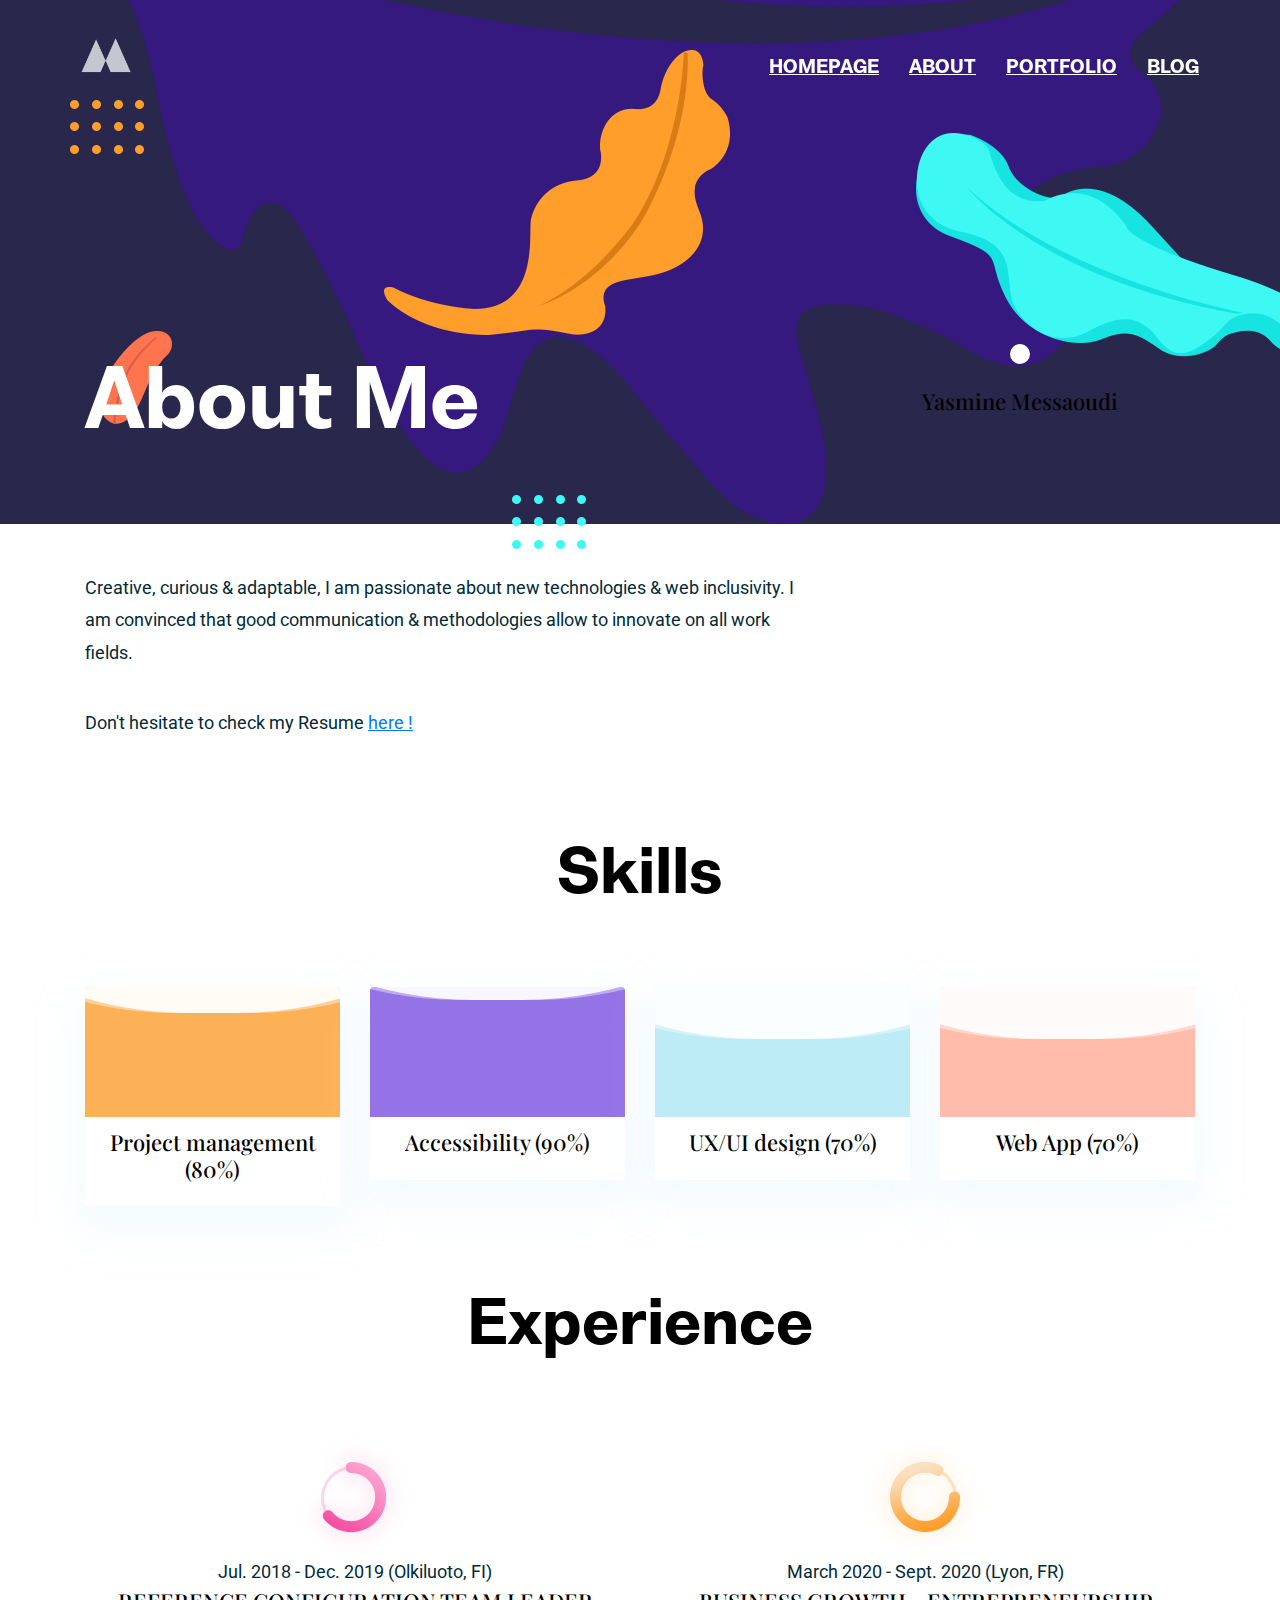
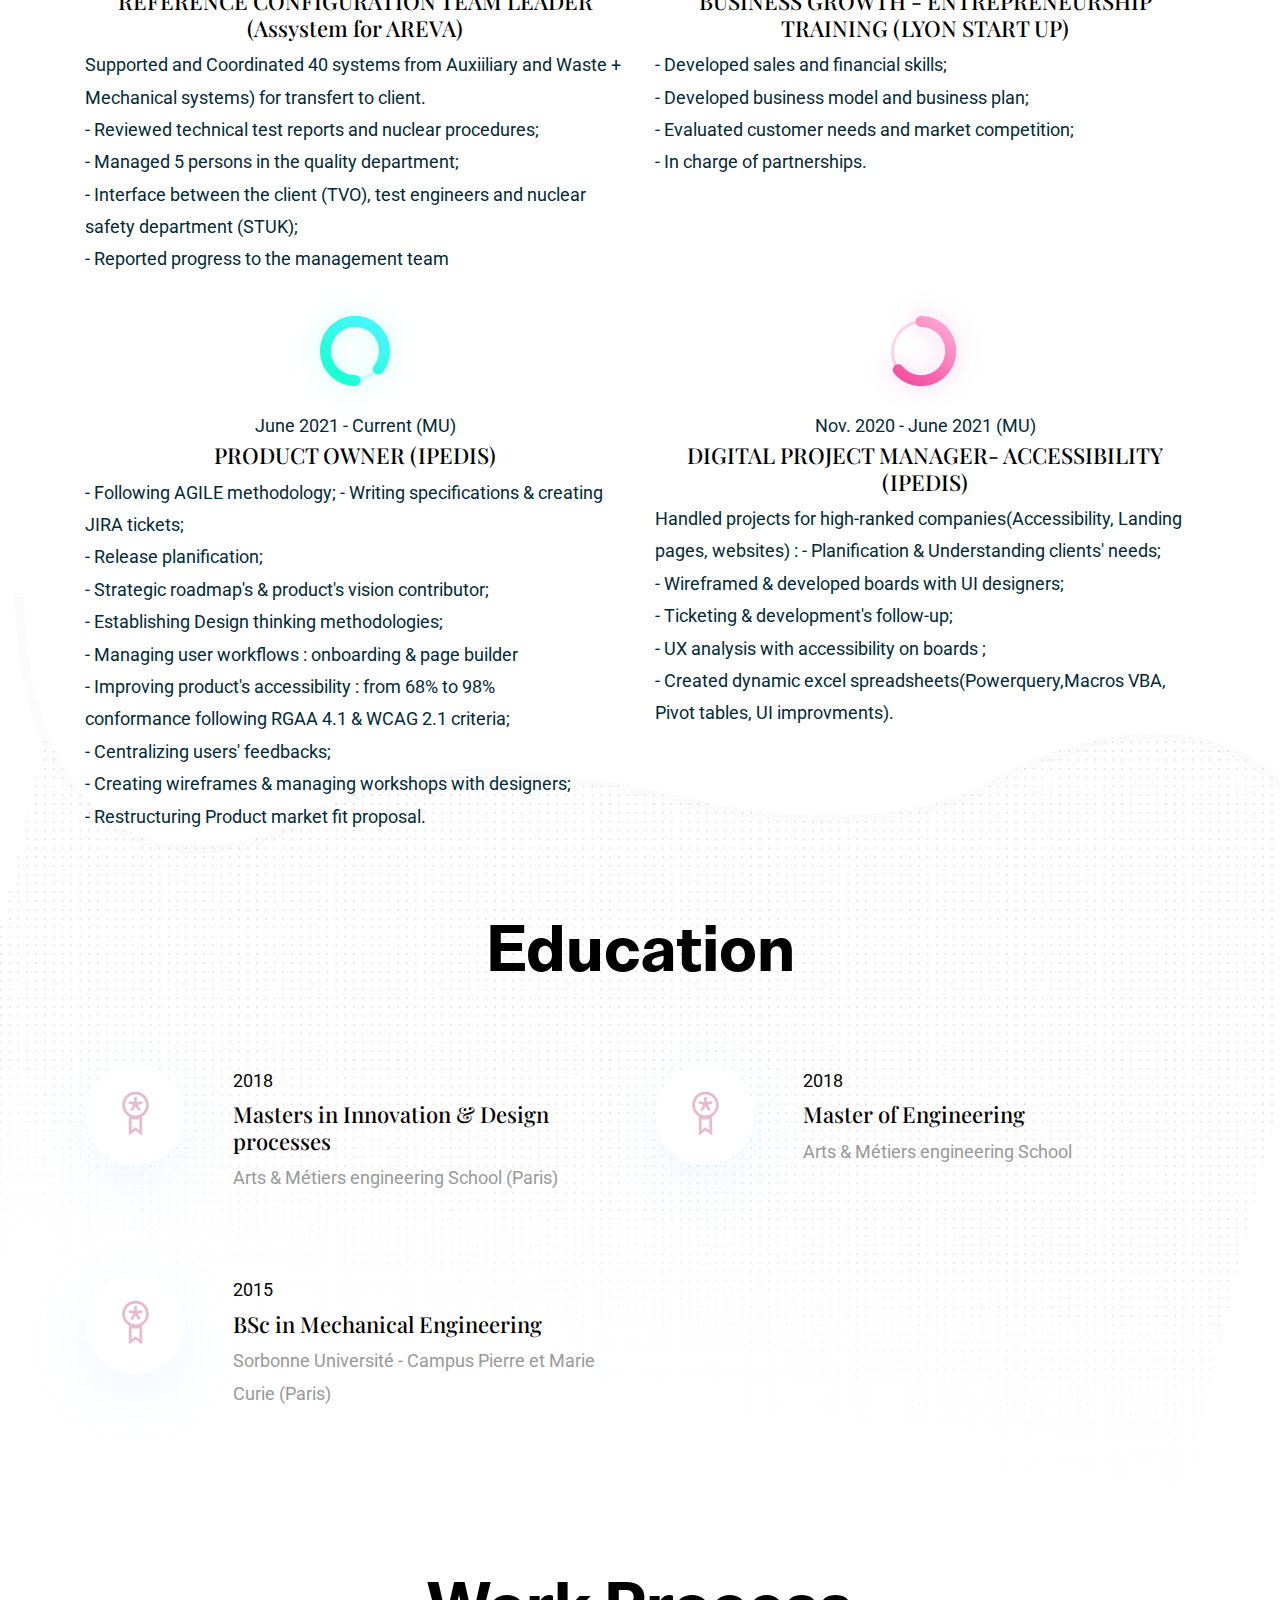
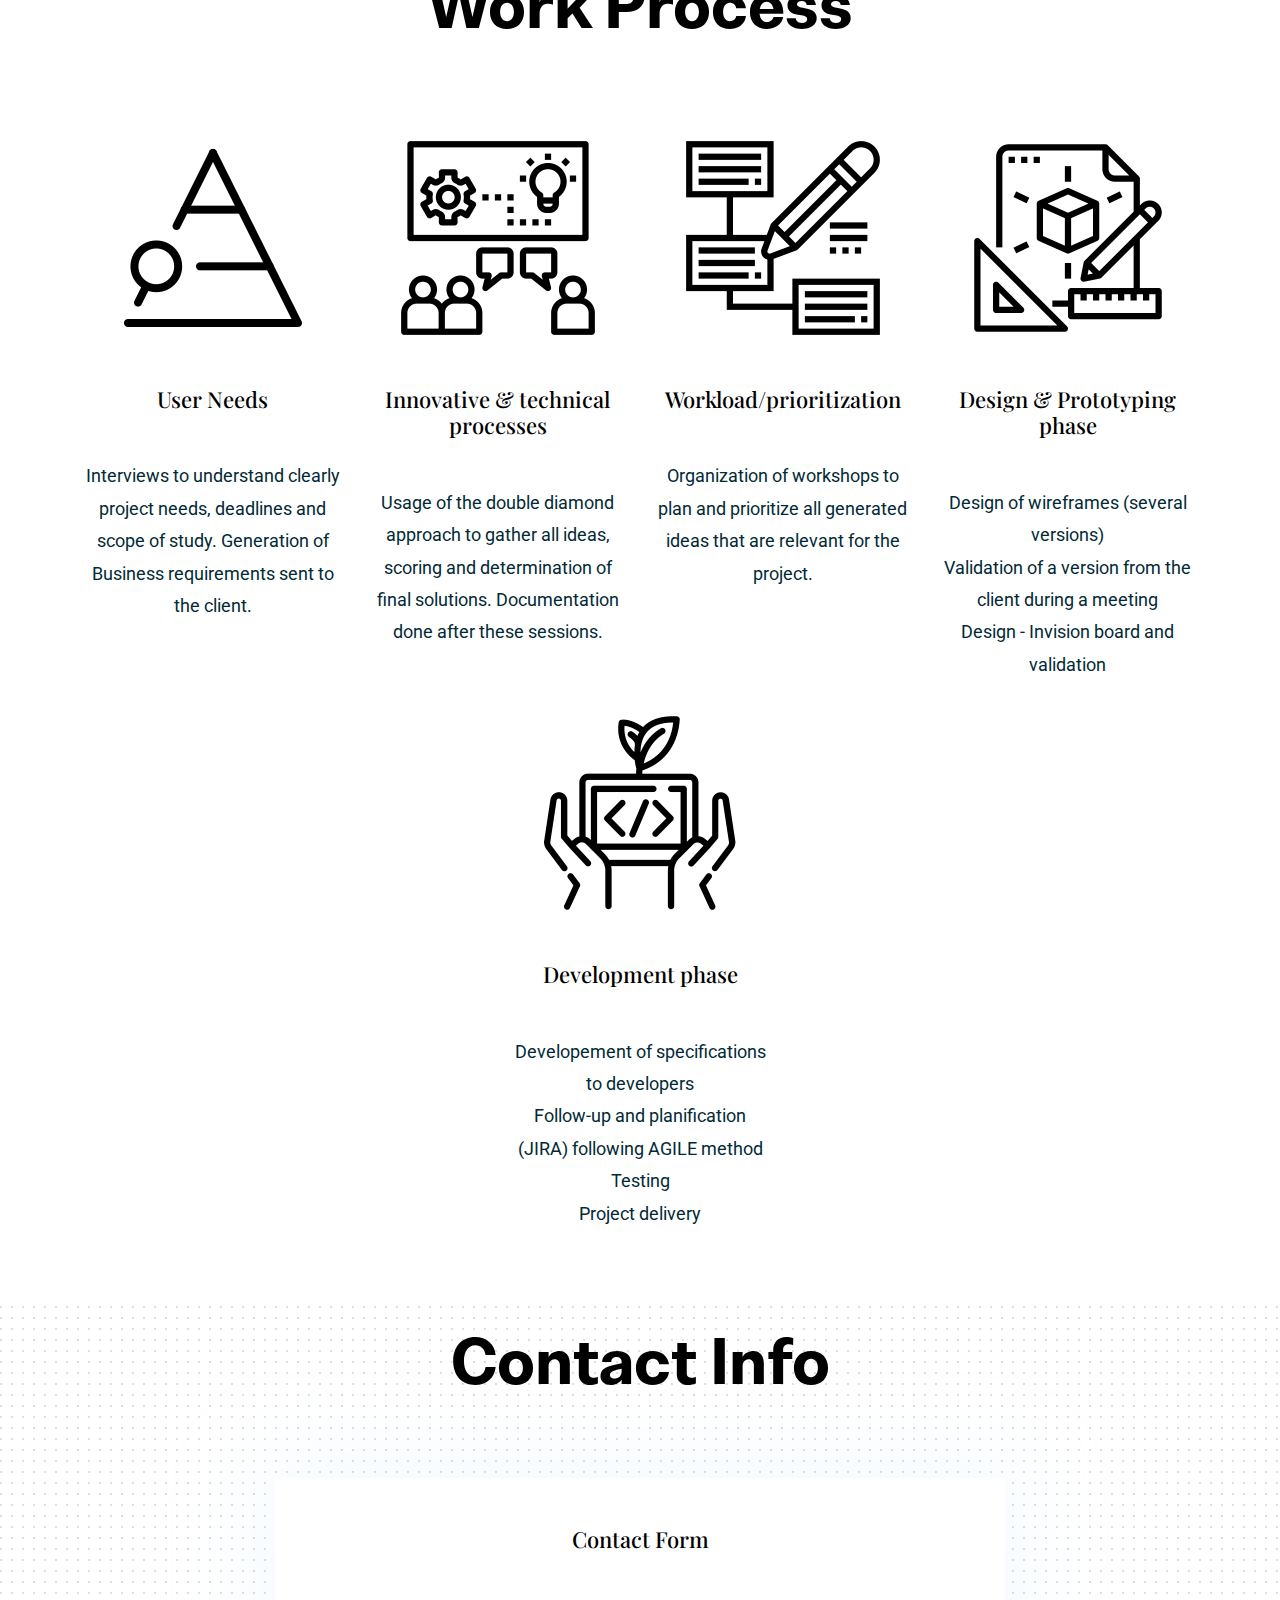
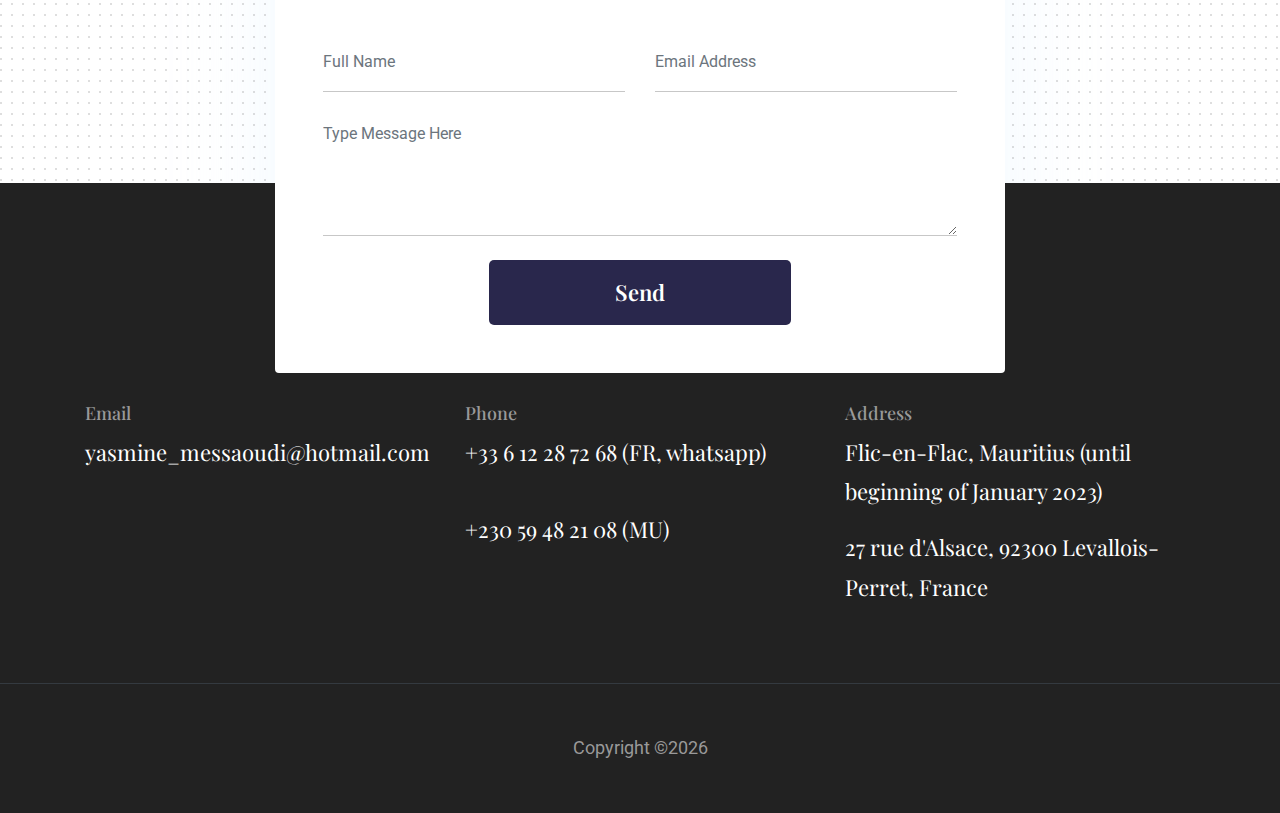
==== about.html @ cd19d9f5 "resume" ====
<!DOCTYPE html>
<html lang="en">

<head>
  <meta charset="utf-8">
  <title>About me </title>

 <!-- mobile responsive meta -->
 <meta name="viewport" content="width=device-width, initial-scale=1">
 <meta name="viewport" content="width=device-width, initial-scale=1, maximum-scale=1">
 
 <!-- ** Plugins Needed for the Project ** -->
 <!-- Bootstrap -->
 <link rel="stylesheet" href="plugins/bootstrap/bootstrap.min.css">
 <!-- slick slider -->
 <link rel="stylesheet" href="plugins/slick/slick.css">
 <!-- themefy-icon -->
 <link rel="stylesheet" href="plugins/themify-icons/themify-icons.css">

 <!-- Main Stylesheet -->
 <link href="css/style.css" rel="stylesheet">
 
 <!--Favicon-->
 <link rel="shortcut icon" href="images/favicon.png" type="image/png">
 <link rel="icon" href="images/favicon.png" type="image/png">

</head>

<body>
 <a tabindex=0 class="skip" href="#main-content">Skip to Content
   
 </a>

 <header class="navigation fixed-top">
  <nav class="navbar navbar-expand-lg navbar-dark">
    <a class="navbar-brand font-tertiary h3" href="index.html"><img class="logo_img" src="images/logo.png" alt="Homepage" ></a>
    <button class="navbar-toggler" type="button" data-toggle="collapse" data-target="#navigation"
      aria-controls="navigation" aria-expanded="false" aria-label="Toggle navigation">
      <span class="navbar-toggler-icon"></span>
    </button>

    <div class="collapse navbar-collapse text-center" id="navigation">
      <ul class="navbar-nav ml-auto">
        <li class="nav-item">
          <a class="nav-link" href="index.html" aria-label="Homepage">Homepage</a>
        </li>
        <li class="nav-item active">
          <a class="nav-link" href="about.html" aria-current="true">About</a>
        </li>
        <li class="nav-item">
          <a class="nav-link" href="portfolio.html">Portfolio</a>
        </li>
        <li class="nav-item">
          <a class="nav-link" href="blog-single.html">Blog</a>
        </li>
      </ul>
    </div>
  </nav>
</header>


<!-- page title -->
<section class="page-title-alt bg-primary position-relative">
  <div class="container">
    <div class="row">
      <div class="col-12">
        <h1 class="text-white font-tertiary">About Me</h1>
      </div>
    </div>
  </div>
  <!-- background shapes -->
  <img src="images/illustrations/leaf-bg-top.png" alt="" class="bg-shape-1 w-100">
  <img src="images/illustrations/dots-group-sm.png" alt="" class="bg-shape-2">
  <img src="images/illustrations/leaf-yellow.png" alt="" class="bg-shape-3">
  <img src="images/illustrations/leaf-orange.png" alt="" class="bg-shape-4">
  <img src="images/illustrations/dots-group-cyan.png" alt="" class="bg-shape-5">
  <img src="images/illustrations/leaf-cyan-lg.png" alt="" class="bg-shape-6">
</section>
<!-- /page title -->

<!-- about -->
<section class="section pt-5">
  <div class="container" id="#main-content">
    <div class="row">
      <div class="col-md-8">
        <p>Creative, curious & adaptable, I am passionate about new technologies
          & web inclusivity. I am convinced that good communication &
          methodologies allow to innovate on all work fields. </p> <br>

        <p>Don't hesitate to check my Resume <span><a href="https://drive.google.com/file/d/1xuKCyHhJXS5-tUqmaSb-q7WVzwphiDNr/view?usp=sharing" aria-label="Resume of Yasmine Messaoudi - New link" target="_blank">here !</a></span></p>
      </div>
      <div class="col-md-4 text-center drag-lg-top">
        <div class="shadow-down mb-4">
          <img src="images/about/photoproyasmine.jpg" alt="" class="img-fluid w-100 rounded-lg border-thick border-white">
        </div>
        <h4>Yasmine Messaoudi</h4>
      </div>
    </div>
  </div>
</section>
<!-- /about -->

<!-- skills -->
<section class="section">
  <div class="container">
    <div class="row">
      <div class="col-lg-12 text-center">
        <h2 class="section-title">Skills</h2>
      </div>
      <div class="col-lg-3 col-sm-6 mb-4 mb-lg-0">
        <div class="card shadow text-center">
          <div class="position-relative rounded-top progress-wrapper" data-color="#fdb157">
            <div class="wave" data-progress="80%"></div>
          </div>
          <div class="card-footer bg-white">
            <h4 class="card-title">Project management (80%)</h4>
          </div>
        </div>
      </div>
      <div class="col-lg-3 col-sm-6 mb-4 mb-lg-0">
        <div class="card shadow text-center">
          <div class="position-relative rounded-top progress-wrapper" data-color="#9473e6">
            <div class="wave" data-progress="90%"></div>
          </div>
          <div class="card-footer bg-white">
            <h4 class="card-title">Accessibility (90%)</h4>
          </div>
        </div>
      </div>
      <div class="col-lg-3 col-sm-6 mb-4 mb-lg-0">
        <div class="card shadow text-center">
          <div class="position-relative rounded-top progress-wrapper" data-color="#bdecf6">
            <div class="wave" data-progress="60%"></div>
          </div>
          <div class="card-footer bg-white">
            <h4 class="card-title">UX/UI design (70%)</h4>
          </div>
        </div>
      </div>
      <div class="col-lg-3 col-sm-6 mb-4 mb-lg-0">
        <div class="card shadow text-center">
          <div class="position-relative rounded-top progress-wrapper" data-color="#ffbcaa">
            <div class="wave" data-progress="60%"></div>
          </div>
          <div class="card-footer bg-white">
            <h4 class="card-title">Web App (70%)</h4>
          </div>
        </div>
      </div>
    </div>
  </div>
</section>
<!-- /skills -->

<!-- experience -->
<section class="section">
  <div class="container">
    <div class="row justify-content-around">
      <div class="col-lg-12 text-center">
        <h2 class="section-title">Experience</h2>
      </div>
      <div class="col-lg-6 col-md-4 text-center">
        <img src="images/experience/icon-1.png" alt="">
        <p class="mb-0">Jul. 2018 - Dec. 2019 (Olkiluoto, FI)</p>
        <h4>REFERENCE CONFIGURATION TEAM LEADER (Assystem for AREVA) </h4>
        <p class="mb-0 text-left">Supported and Coordinated 40 systems from Auxiiliary and
          Waste + Mechanical systems) for transfert to client. <br>
          - Reviewed technical test reports and nuclear procedures;<br>
          - Managed 5 persons in the quality department;<br>
          - Interface between the client (TVO), test engineers and
          nuclear safety department (STUK);<br>
          - Reported progress to the management team<p>
      </div>
      <div class="col-lg-6 col-md-4 text-center">
        <img src="images/experience/icon-2.png" alt="">
        <p class="mb-0">March 2020 - Sept. 2020 (Lyon, FR)</p>
        <h4>BUSINESS GROWTH - ENTREPRENEURSHIP TRAINING (LYON START UP)</h4>
        <p class="mb-0 text-left">- Developed sales and financial skills; <br>
          - Developed business model and business plan;<br>
          - Evaluated customer needs and market competition;<br>
          - In charge of partnerships.</p>
      </div>
      <div class="col-lg-6 col-md-4 text-center">
        <img src="images/experience/icon-3.png" alt="">
        <p class="mb-0">June 2021 - Current (MU)</p>
        <h4>PRODUCT OWNER  (IPEDIS)</h4>
        <p class="mb-0 text-left">- Following AGILE methodology;
          - Writing specifications & creating JIRA tickets; <br>
          - Release planification;<br>
          - Strategic roadmap's & product's vision contributor;<br>
          - Establishing Design thinking methodologies;<br>
          - Managing user workflows : onboarding & page builder<br>
          - Improving product's accessibility : from 68% to 98%<br>
          conformance following RGAA 4.1 & WCAG 2.1 criteria;<br>
          - Centralizing users' feedbacks;<br>
          - Creating wireframes & managing workshops with
          designers;<br>
          - Restructuring Product market fit proposal.</p>
    </div>

    <div class="col-lg-6 col-md-4 text-center">
      <img src="images/experience/icon-1.png" alt="">
      <p class="mb-0">Nov. 2020 - June 2021 (MU)</p>
      <h4>DIGITAL PROJECT MANAGER- ACCESSIBILITY (IPEDIS)</h4>
      <p class="mb-0 text-left"> 
        Handled projects for high-ranked
        companies(Accessibility, Landing pages, websites) :
        - Planification & Understanding clients' needs; <br>
        - Wireframed & developed boards with UI designers;<br>
        - Ticketing & development's follow-up;<br>
        - UX analysis with accessibility on boards ;<br>
        - Created dynamic excel spreadsheets(Powerquery,Macros VBA, Pivot tables, UI improvments). </p>
  </div>
</div>
</section>
<!-- ./experience -->

<!-- education -->
<section class="section position-relative">
  <div class="container">
    <div class="row">
      <div class="col-lg-12 text-center">
        <h2 class="section-title">Education</h2>
      </div>
      <div class="col-lg-6 col-md-6 mb-80">
        <div class="d-flex">
          <div class="mr-lg-5 mr-3">
            <i class="ti-medall icon icon-light icon-bg bg-white shadow rounded-circle d-block"></i>
          </div>
          <div>
            <p class="text-dark mb-1">2018</p>
            <h4>Masters in Innovation & Design processes</h4>
            <p class="mb-0 text-light">Arts & Métiers engineering School (Paris)</p>
          </div>
        </div>
      </div>
      <div class="col-lg-6 col-md-6 mb-80">
        <div class="d-flex">
          <div class="mr-lg-5 mr-3">
            <i class="ti-medall icon icon-light icon-bg bg-white shadow rounded-circle d-block"></i>
          </div>
          <div>
            <p class="text-dark mb-1">2018</p>
            <h4>Master of Engineering</h4>
            <p class="mb-0 text-light">Arts & Métiers engineering School</p>
          </div>
        </div>
      </div>
      <div class="col-lg-6 col-md-6 mb-80">
        <div class="d-flex">
          <div class="mr-lg-5 mr-3">
            <i class="ti-medall icon icon-light icon-bg bg-white shadow rounded-circle d-block"></i>
          </div>
          <div>
            <p class="text-dark mb-1">2015</p>
            <h4>BSc in Mechanical Engineering</h4>
            <p class="mb-0 text-light">Sorbonne Université - Campus Pierre et Marie Curie (Paris)</p>
          </div>
        </div>
      </div>
    </div>
  </div>
  <!-- bg image -->
  <img class="img-fluid edu-bg-image w-100" src="images/backgrounds/education-bg.png" alt="">
</section>
<!-- /education -->


<!-- Work Process -->
<section class="section">
  <div class="container">
    <div class="row justify-content-around">
      <div class="col-lg-12 text-center">
        <h2 class="section-title">Work Process</h2>
      </div>
      <div class="col-lg-3 col-md-5 text-center hover-shadow pt-3">
        <div class="">
          <img src="images/icons/needs.png" class="mb-5" alt="">
          <h4 class="mb-5"> User Needs</h4>
            <p>Interviews to understand clearly project needs, deadlines and scope of study. Generation of Business requirements sent to the client.</p>
        </div>
      </div>
      <div class="col-lg-3 col-md-5 text-center hover-shadow pt-3">
        <img src="images/icons/workshops.png" class="mb-5" alt="">
        <h4 class="mb-5">Innovative & technical processes</h4>
        <p>Usage of the double diamond approach to gather all ideas, scoring and determination of final solutions. Documentation done after these sessions.</p>
      </div>
      <div class="col-lg-3 col-md-5 text-center hover-shadow pt-3">
        <img src="images/icons/plan.png" class="mb-5" alt="">
        <h4 class="mb-5">Workload/prioritization </h4>
        <p>Organization of workshops to plan and prioritize all generated ideas that are relevant for the project. </p>
      </div>
      <div class="col-lg-3 col-md-5 text-center hover-shadow pt-3">
        <img src="images/icons/design.png" class="mb-5" alt="">
        <h4 class="mb-5">Design & Prototyping phase </h4>
        <p>
            Design of wireframes (several versions) <br>
            Validation of a version from the client during a meeting <br>
            Design - Invision board and validation <br>
        </p> 

      </div>
      <div class="col-lg-3 col-md-5 text-center hover-shadow pt-3">
        <img src="images/icons/development.png" class="mb-5" alt="">
        <h4 class="mb-5">Development phase </h4>
        <p> Developement of specifications to developers <br>
        Follow-up and planification (JIRA) following AGILE method<br>
        Testing <br>
        Project delivery
        </p>

      </div>
    </div>
  </div>
</section>
<!-- ./Work Process -->

<!-- contact -->
<section class="section section-on-footer" data-background="images/backgrounds/bg-dots.png">
  <div class="container">
    <div class="row">
      <div class="col-12 text-center">
        <h2 class="section-title">Contact Info</h2>
      </div>
      <div class="col-lg-8 mx-auto">
        <div class="bg-white rounded text-center p-5 shadow-down">
          <h4 class="mb-80">Contact Form</h4>
          <form action="#" class="row">
            <div class="col-md-6">
              <input type="text" id="name" name="name" placeholder="Full Name" class="form-control px-0 mb-4">
            </div>
            <div class="col-md-6">
              <input type="email" id="email" name="email" placeholder="Email Address" class="form-control px-0 mb-4">
            </div>
            <div class="col-12">
              <textarea name="message" id="message" class="form-control px-0 mb-4"
                placeholder="Type Message Here"></textarea>
            </div>
            <div class="col-lg-6 col-10 mx-auto">
              <button class="btn btn-primary w-100">send</button>
            </div>
          </form>
        </div>
      </div>
    </div>
  </div>
</section>
<!-- /contact -->

<!-- footer -->
<footer class="bg-dark footer-section">
  <div class="section">
    <div class="container">
      <div class="row">
        <div class="col-md-4">
          <h5 class="text-light">Email</h5>
          <p class="text-white paragraph-lg font-secondary">yasmine_messaoudi@hotmail.com</p>
        </div>
        <div class="col-md-4">
          <h5 class="text-light">Phone</h5>
          <p class="text-white paragraph-lg font-secondary">+33 6 12 28 72 68 (FR, whatsapp) </p> <br>
          <p class="text-white paragraph-lg font-secondary">+230 59 48 21 08 (MU) </p> <br>
        </div>
        <div class="col-md-4">
          <h5 class="text-light">Address</h5>
          <p class="text-white paragraph-lg font-secondary">Flic-en-Flac, Mauritius (until beginning of January 2023)</p>
          <p class="text-white paragraph-lg font-secondary">27 rue d'Alsace, 92300 Levallois-Perret, France</p>
        </div>
      </div>
    </div>
  </div>
  <div class="border-top text-center border-dark py-5">
    <p class="mb-0 text-light">Copyright ©<script>
        var CurrentYear = new Date().getFullYear()
        document.write(CurrentYear)
      </script> 
  </div>
</footer>
<!-- /footer -->

<!-- jQuery -->
<script src="plugins/jQuery/jquery.min.js"></script>
<!-- Bootstrap JS -->
<script src="plugins/bootstrap/bootstrap.min.js"></script>
<!-- slick slider -->
<script src="plugins/slick/slick.min.js"></script>
<!-- filter -->
<script src="plugins/shuffle/shuffle.min.js"></script>

<!-- Main Script -->
<script src="js/script.js"></script>

</body>
</html>
---- plugins/themify-icons/themify-icons.css ----
@font-face{font-family:themify;src:url(fonts/themify.eot?-fvbane);src:url(fonts/themify.eot?#iefix-fvbane) format('embedded-opentype'),url(fonts/themify.woff?-fvbane) format('woff'),url(fonts/themify.ttf?-fvbane) format('truetype'),url(fonts/themify.svg?-fvbane#themify) format('svg');font-weight:400;font-style:normal}[class*=" ti-"],[class^=ti-]{font-family:themify;speak:none;font-style:normal;font-weight:400;font-variant:normal;text-transform:none;line-height:1;-webkit-font-smoothing:antialiased;-moz-osx-font-smoothing:grayscale}.ti-wand:before{content:"\e600"}.ti-volume:before{content:"\e601"}.ti-user:before{content:"\e602"}.ti-unlock:before{content:"\e603"}.ti-unlink:before{content:"\e604"}.ti-trash:before{content:"\e605"}.ti-thought:before{content:"\e606"}.ti-target:before{content:"\e607"}.ti-tag:before{content:"\e608"}.ti-tablet:before{content:"\e609"}.ti-star:before{content:"\e60a"}.ti-spray:before{content:"\e60b"}.ti-signal:before{content:"\e60c"}.ti-shopping-cart:before{content:"\e60d"}.ti-shopping-cart-full:before{content:"\e60e"}.ti-settings:before{content:"\e60f"}.ti-search:before{content:"\e610"}.ti-zoom-in:before{content:"\e611"}.ti-zoom-out:before{content:"\e612"}.ti-cut:before{content:"\e613"}.ti-ruler:before{content:"\e614"}.ti-ruler-pencil:before{content:"\e615"}.ti-ruler-alt:before{content:"\e616"}.ti-bookmark:before{content:"\e617"}.ti-bookmark-alt:before{content:"\e618"}.ti-reload:before{content:"\e619"}.ti-plus:before{content:"\e61a"}.ti-pin:before{content:"\e61b"}.ti-pencil:before{content:"\e61c"}.ti-pencil-alt:before{content:"\e61d"}.ti-paint-roller:before{content:"\e61e"}.ti-paint-bucket:before{content:"\e61f"}.ti-na:before{content:"\e620"}.ti-mobile:before{content:"\e621"}.ti-minus:before{content:"\e622"}.ti-medall:before{content:"\e623"}.ti-medall-alt:before{content:"\e624"}.ti-marker:before{content:"\e625"}.ti-marker-alt:before{content:"\e626"}.ti-arrow-up:before{content:"\e627"}.ti-arrow-right:before{content:"\e628"}.ti-arrow-left:before{content:"\e629"}.ti-arrow-down:before{content:"\e62a"}.ti-lock:before{content:"\e62b"}.ti-location-arrow:before{content:"\e62c"}.ti-link:before{content:"\e62d"}.ti-layout:before{content:"\e62e"}.ti-layers:before{content:"\e62f"}.ti-layers-alt:before{content:"\e630"}.ti-key:before{content:"\e631"}.ti-import:before{content:"\e632"}.ti-image:before{content:"\e633"}.ti-heart:before{content:"\e634"}.ti-heart-broken:before{content:"\e635"}.ti-hand-stop:before{content:"\e636"}.ti-hand-open:before{content:"\e637"}.ti-hand-drag:before{content:"\e638"}.ti-folder:before{content:"\e639"}.ti-flag:before{content:"\e63a"}.ti-flag-alt:before{content:"\e63b"}.ti-flag-alt-2:before{content:"\e63c"}.ti-eye:before{content:"\e63d"}.ti-export:before{content:"\e63e"}.ti-exchange-vertical:before{content:"\e63f"}.ti-desktop:before{content:"\e640"}.ti-cup:before{content:"\e641"}.ti-crown:before{content:"\e642"}.ti-comments:before{content:"\e643"}.ti-comment:before{content:"\e644"}.ti-comment-alt:before{content:"\e645"}.ti-close:before{content:"\e646"}.ti-clip:before{content:"\e647"}.ti-angle-up:before{content:"\e648"}.ti-angle-right:before{content:"\e649"}.ti-angle-left:before{content:"\e64a"}.ti-angle-down:before{content:"\e64b"}.ti-check:before{content:"\e64c"}.ti-check-box:before{content:"\e64d"}.ti-camera:before{content:"\e64e"}.ti-announcement:before{content:"\e64f"}.ti-brush:before{content:"\e650"}.ti-briefcase:before{content:"\e651"}.ti-bolt:before{content:"\e652"}.ti-bolt-alt:before{content:"\e653"}.ti-blackboard:before{content:"\e654"}.ti-bag:before{content:"\e655"}.ti-move:before{content:"\e656"}.ti-arrows-vertical:before{content:"\e657"}.ti-arrows-horizontal:before{content:"\e658"}.ti-fullscreen:before{content:"\e659"}.ti-arrow-top-right:before{content:"\e65a"}.ti-arrow-top-left:before{content:"\e65b"}.ti-arrow-circle-up:before{content:"\e65c"}.ti-arrow-circle-right:before{content:"\e65d"}.ti-arrow-circle-left:before{content:"\e65e"}.ti-arrow-circle-down:before{content:"\e65f"}.ti-angle-double-up:before{content:"\e660"}.ti-angle-double-right:before{content:"\e661"}.ti-angle-double-left:before{content:"\e662"}.ti-angle-double-down:before{content:"\e663"}.ti-zip:before{content:"\e664"}.ti-world:before{content:"\e665"}.ti-wheelchair:before{content:"\e666"}.ti-view-list:before{content:"\e667"}.ti-view-list-alt:before{content:"\e668"}.ti-view-grid:before{content:"\e669"}.ti-uppercase:before{content:"\e66a"}.ti-upload:before{content:"\e66b"}.ti-underline:before{content:"\e66c"}.ti-truck:before{content:"\e66d"}.ti-timer:before{content:"\e66e"}.ti-ticket:before{content:"\e66f"}.ti-thumb-up:before{content:"\e670"}.ti-thumb-down:before{content:"\e671"}.ti-text:before{content:"\e672"}.ti-stats-up:before{content:"\e673"}.ti-stats-down:before{content:"\e674"}.ti-split-v:before{content:"\e675"}.ti-split-h:before{content:"\e676"}.ti-smallcap:before{content:"\e677"}.ti-shine:before{content:"\e678"}.ti-shift-right:before{content:"\e679"}.ti-shift-left:before{content:"\e67a"}.ti-shield:before{content:"\e67b"}.ti-notepad:before{content:"\e67c"}.ti-server:before{content:"\e67d"}.ti-quote-right:before{content:"\e67e"}.ti-quote-left:before{content:"\e67f"}.ti-pulse:before{content:"\e680"}.ti-printer:before{content:"\e681"}.ti-power-off:before{content:"\e682"}.ti-plug:before{content:"\e683"}.ti-pie-chart:before{content:"\e684"}.ti-paragraph:before{content:"\e685"}.ti-panel:before{content:"\e686"}.ti-package:before{content:"\e687"}.ti-music:before{content:"\e688"}.ti-music-alt:before{content:"\e689"}.ti-mouse:before{content:"\e68a"}.ti-mouse-alt:before{content:"\e68b"}.ti-money:before{content:"\e68c"}.ti-microphone:before{content:"\e68d"}.ti-menu:before{content:"\e68e"}.ti-menu-alt:before{content:"\e68f"}.ti-map:before{content:"\e690"}.ti-map-alt:before{content:"\e691"}.ti-loop:before{content:"\e692"}.ti-location-pin:before{content:"\e693"}.ti-list:before{content:"\e694"}.ti-light-bulb:before{content:"\e695"}.ti-Italic:before{content:"\e696"}.ti-info:before{content:"\e697"}.ti-infinite:before{content:"\e698"}.ti-id-badge:before{content:"\e699"}.ti-hummer:before{content:"\e69a"}.ti-home:before{content:"\e69b"}.ti-help:before{content:"\e69c"}.ti-headphone:before{content:"\e69d"}.ti-harddrives:before{content:"\e69e"}.ti-harddrive:before{content:"\e69f"}.ti-gift:before{content:"\e6a0"}.ti-game:before{content:"\e6a1"}.ti-filter:before{content:"\e6a2"}.ti-files:before{content:"\e6a3"}.ti-file:before{content:"\e6a4"}.ti-eraser:before{content:"\e6a5"}.ti-envelope:before{content:"\e6a6"}.ti-download:before{content:"\e6a7"}.ti-direction:before{content:"\e6a8"}.ti-direction-alt:before{content:"\e6a9"}.ti-dashboard:before{content:"\e6aa"}.ti-control-stop:before{content:"\e6ab"}.ti-control-shuffle:before{content:"\e6ac"}.ti-control-play:before{content:"\e6ad"}.ti-control-pause:before{content:"\e6ae"}.ti-control-forward:before{content:"\e6af"}.ti-control-backward:before{content:"\e6b0"}.ti-cloud:before{content:"\e6b1"}.ti-cloud-up:before{content:"\e6b2"}.ti-cloud-down:before{content:"\e6b3"}.ti-clipboard:before{content:"\e6b4"}.ti-car:before{content:"\e6b5"}.ti-calendar:before{content:"\e6b6"}.ti-book:before{content:"\e6b7"}.ti-bell:before{content:"\e6b8"}.ti-basketball:before{content:"\e6b9"}.ti-bar-chart:before{content:"\e6ba"}.ti-bar-chart-alt:before{content:"\e6bb"}.ti-back-right:before{content:"\e6bc"}.ti-back-left:before{content:"\e6bd"}.ti-arrows-corner:before{content:"\e6be"}.ti-archive:before{content:"\e6bf"}.ti-anchor:before{content:"\e6c0"}.ti-align-right:before{content:"\e6c1"}.ti-align-left:before{content:"\e6c2"}.ti-align-justify:before{content:"\e6c3"}.ti-align-center:before{content:"\e6c4"}.ti-alert:before{content:"\e6c5"}.ti-alarm-clock:before{content:"\e6c6"}.ti-agenda:before{content:"\e6c7"}.ti-write:before{content:"\e6c8"}.ti-window:before{content:"\e6c9"}.ti-widgetized:before{content:"\e6ca"}.ti-widget:before{content:"\e6cb"}.ti-widget-alt:before{content:"\e6cc"}.ti-wallet:before{content:"\e6cd"}.ti-video-clapper:before{content:"\e6ce"}.ti-video-camera:before{content:"\e6cf"}.ti-vector:before{content:"\e6d0"}.ti-themify-logo:before{content:"\e6d1"}.ti-themify-favicon:before{content:"\e6d2"}.ti-themify-favicon-alt:before{content:"\e6d3"}.ti-support:before{content:"\e6d4"}.ti-stamp:before{content:"\e6d5"}.ti-split-v-alt:before{content:"\e6d6"}.ti-slice:before{content:"\e6d7"}.ti-shortcode:before{content:"\e6d8"}.ti-shift-right-alt:before{content:"\e6d9"}.ti-shift-left-alt:before{content:"\e6da"}.ti-ruler-alt-2:before{content:"\e6db"}.ti-receipt:before{content:"\e6dc"}.ti-pin2:before{content:"\e6dd"}.ti-pin-alt:before{content:"\e6de"}.ti-pencil-alt2:before{content:"\e6df"}.ti-palette:before{content:"\e6e0"}.ti-more:before{content:"\e6e1"}.ti-more-alt:before{content:"\e6e2"}.ti-microphone-alt:before{content:"\e6e3"}.ti-magnet:before{content:"\e6e4"}.ti-line-double:before{content:"\e6e5"}.ti-line-dotted:before{content:"\e6e6"}.ti-line-dashed:before{content:"\e6e7"}.ti-layout-width-full:before{content:"\e6e8"}.ti-layout-width-default:before{content:"\e6e9"}.ti-layout-width-default-alt:before{content:"\e6ea"}.ti-layout-tab:before{content:"\e6eb"}.ti-layout-tab-window:before{content:"\e6ec"}.ti-layout-tab-v:before{content:"\e6ed"}.ti-layout-tab-min:before{content:"\e6ee"}.ti-layout-slider:before{content:"\e6ef"}.ti-layout-slider-alt:before{content:"\e6f0"}.ti-layout-sidebar-right:before{content:"\e6f1"}.ti-layout-sidebar-none:before{content:"\e6f2"}.ti-layout-sidebar-left:before{content:"\e6f3"}.ti-layout-placeholder:before{content:"\e6f4"}.ti-layout-menu:before{content:"\e6f5"}.ti-layout-menu-v:before{content:"\e6f6"}.ti-layout-menu-separated:before{content:"\e6f7"}.ti-layout-menu-full:before{content:"\e6f8"}.ti-layout-media-right-alt:before{content:"\e6f9"}.ti-layout-media-right:before{content:"\e6fa"}.ti-layout-media-overlay:before{content:"\e6fb"}.ti-layout-media-overlay-alt:before{content:"\e6fc"}.ti-layout-media-overlay-alt-2:before{content:"\e6fd"}.ti-layout-media-left-alt:before{content:"\e6fe"}.ti-layout-media-left:before{content:"\e6ff"}.ti-layout-media-center-alt:before{content:"\e700"}.ti-layout-media-center:before{content:"\e701"}.ti-layout-list-thumb:before{content:"\e702"}.ti-layout-list-thumb-alt:before{content:"\e703"}.ti-layout-list-post:before{content:"\e704"}.ti-layout-list-large-image:before{content:"\e705"}.ti-layout-line-solid:before{content:"\e706"}.ti-layout-grid4:before{content:"\e707"}.ti-layout-grid3:before{content:"\e708"}.ti-layout-grid2:before{content:"\e709"}.ti-layout-grid2-thumb:before{content:"\e70a"}.ti-layout-cta-right:before{content:"\e70b"}.ti-layout-cta-left:before{content:"\e70c"}.ti-layout-cta-center:before{content:"\e70d"}.ti-layout-cta-btn-right:before{content:"\e70e"}.ti-layout-cta-btn-left:before{content:"\e70f"}.ti-layout-column4:before{content:"\e710"}.ti-layout-column3:before{content:"\e711"}.ti-layout-column2:before{content:"\e712"}.ti-layout-accordion-separated:before{content:"\e713"}.ti-layout-accordion-merged:before{content:"\e714"}.ti-layout-accordion-list:before{content:"\e715"}.ti-ink-pen:before{content:"\e716"}.ti-info-alt:before{content:"\e717"}.ti-help-alt:before{content:"\e718"}.ti-headphone-alt:before{content:"\e719"}.ti-hand-point-up:before{content:"\e71a"}.ti-hand-point-right:before{content:"\e71b"}.ti-hand-point-left:before{content:"\e71c"}.ti-hand-point-down:before{content:"\e71d"}.ti-gallery:before{content:"\e71e"}.ti-face-smile:before{content:"\e71f"}.ti-face-sad:before{content:"\e720"}.ti-credit-card:before{content:"\e721"}.ti-control-skip-forward:before{content:"\e722"}.ti-control-skip-backward:before{content:"\e723"}.ti-control-record:before{content:"\e724"}.ti-control-eject:before{content:"\e725"}.ti-comments-smiley:before{content:"\e726"}.ti-brush-alt:before{content:"\e727"}.ti-youtube:before{content:"\e728"}.ti-vimeo:before{content:"\e729"}.ti-twitter:before{content:"\e72a"}.ti-time:before{content:"\e72b"}.ti-tumblr:before{content:"\e72c"}.ti-skype:before{content:"\e72d"}.ti-share:before{content:"\e72e"}.ti-share-alt:before{content:"\e72f"}.ti-rocket:before{content:"\e730"}.ti-pinterest:before{content:"\e731"}.ti-new-window:before{content:"\e732"}.ti-microsoft:before{content:"\e733"}.ti-list-ol:before{content:"\e734"}.ti-linkedin:before{content:"\e735"}.ti-layout-sidebar-2:before{content:"\e736"}.ti-layout-grid4-alt:before{content:"\e737"}.ti-layout-grid3-alt:before{content:"\e738"}.ti-layout-grid2-alt:before{content:"\e739"}.ti-layout-column4-alt:before{content:"\e73a"}.ti-layout-column3-alt:before{content:"\e73b"}.ti-layout-column2-alt:before{content:"\e73c"}.ti-instagram:before{content:"\e73d"}.ti-google:before{content:"\e73e"}.ti-github:before{content:"\e73f"}.ti-flickr:before{content:"\e740"}.ti-facebook:before{content:"\e741"}.ti-dropbox:before{content:"\e742"}.ti-dribbble:before{content:"\e743"}.ti-apple:before{content:"\e744"}.ti-android:before{content:"\e745"}.ti-save:before{content:"\e746"}.ti-save-alt:before{content:"\e747"}.ti-yahoo:before{content:"\e748"}.ti-wordpress:before{content:"\e749"}.ti-vimeo-alt:before{content:"\e74a"}.ti-twitter-alt:before{content:"\e74b"}.ti-tumblr-alt:before{content:"\e74c"}.ti-trello:before{content:"\e74d"}.ti-stack-overflow:before{content:"\e74e"}.ti-soundcloud:before{content:"\e74f"}.ti-sharethis:before{content:"\e750"}.ti-sharethis-alt:before{content:"\e751"}.ti-reddit:before{content:"\e752"}.ti-pinterest-alt:before{content:"\e753"}.ti-microsoft-alt:before{content:"\e754"}.ti-linux:before{content:"\e755"}.ti-jsfiddle:before{content:"\e756"}.ti-joomla:before{content:"\e757"}.ti-html5:before{content:"\e758"}.ti-flickr-alt:before{content:"\e759"}.ti-email:before{content:"\e75a"}.ti-drupal:before{content:"\e75b"}.ti-dropbox-alt:before{content:"\e75c"}.ti-css3:before{content:"\e75d"}.ti-rss:before{content:"\e75e"}.ti-rss-alt:before{content:"\e75f"}
---- css/style.css ----
/*!------------------------------------------------------------------
[MAIN STYLESHEET]

PROJECT:	Project Name
VERSION:	Versoin Number
-------------------------------------------------------------------*/
/*------------------------------------------------------------------
[TABLE OF CONTENTS]
-------------------------------------------------------------------*/
/*  typography */
@import url("https://fonts.googleapis.com/css?family=Playfair+Display:400,700|Roboto:300,400,500,700");
@font-face {
  font-family: 'BwNistaInt-xBd';
  src: url("../plugins/fonts/BwNistaInt-xBd.woff") format("woff");
  font-style: normal;
  font-display: swap;
}

body {
  line-height: 1.2;
  font-family: "Roboto", sans-serif;
  -webkit-font-smoothing: antialiased;
  font-size: 18px;
  color: #012a36;
}

p, .paragraph {
  font-weight: 400;
  color: #012a36;
  font-size: 18px;
  line-height: 1.8;
  font-family: "Roboto", sans-serif;
}

p-lg, .paragraph-lg {
  font-size: 22px;
}

h1, h2, h3, h4, h5, h6 {
  color: #000;
  font-family: "Playfair Display", serif;
  line-height: 1.2;
}

h1, .h1 {
  font-size: 80px;
}

@media (max-width: 991px) {
  h1, .h1 {
    font-size: 65px;
  }
}

h2, .h2 {
  font-size: 60px;
}

@media (max-width: 991px) {
  h2, .h2 {
    font-size: 50px;
  }
}

h3, .h3 {
  font-size: 40px;
}

h4, .h4 {
  font-size: 22px;
}

h5, .h5 {
  font-size: 18px;
}

h6, .h6 {
  font-size: 14px;
}

/* Button style */
.btn {
  font-size: 22px;
  font-family: "Playfair Display", serif;
  text-transform: capitalize;
  padding: 16px 44px;
  border-radius: 5px;
  font-weight: 600;
  border: 0;
  position: relative;
  z-index: 1;
  transition: .2s ease;
}

.btn:focus {
  outline: 1 px #ffffff;
  box-shadow: none !important;
}

.btn:active {
  box-shadow: none;
}

.btn-sm {
  font-size: 15px;
  padding: 10px 30px;
}

.btn-xs {
  padding: 5px 10px;
  font-size: 15px;
}

.btn-primary {
  background: #29274c;
  color: #fff;
}

.btn-primary:active {
  background: #29274c !important;
}

.btn-primary:hover {
  background: #29274c;
}

.btn-primary.focus, .btn-primary.active {
  background: #29274c#29274c !important;
  box-shadow: none !important;
}

.btn-transparent {
  background: transparent;
  color: #29274c;
  font-weight: bold;
}

.btn-transparent:active, .btn-transparent:hover {
  color: #29274c;
}

body {
  background-color: #fff;
  overflow-x: hidden;
}

::-moz-selection {
  background: #29274c;
  color: #e6bccd;
}

::selection {
  background: #29274c;
  color: #e6bccd;
}

/* preloader */
.preloader {
  position: fixed;
  top: 0;
  left: 0;
  right: 0;
  bottom: 0;
  background-color: #e6bccd;
  z-index: 999;
  display: flex;
  align-items: center;
  justify-content: center;
}

ol,
ul {
  list-style-type: none;
  margin: 0px;
}

img {
  vertical-align: middle;
  border: 0;
  size:50%;
}

.logo_img {
  height: 80px;
  max-height: 80px;
  width: auto;
}

a,
a:hover,
a:focus {
  text-decoration: underline;
  outline : 2px
  color#ffffff
  
}

a,
button,
select {
  cursor: pointer;
  transition: .2s ease;
}

a:focus,
button:focus,
select:focus {
  outline: 2 px
  color #e6bccd;
  text-decoration: underline;
}

a.text-dark:hover {
  color: #29274c !important;
}

a:hover {
  color: #29274c;
}

.slick-slide {
  outline: 0;
}

.section {
  padding-top: 20px;
  padding-bottom: 60px;
}

.section-title {
  margin-bottom: 80px;
  font-family: "BwNistaInt-xBd";
}

.bg-cover {
  background-size: cover;
  background-position: center center;
  background-repeat: no-repeat;
}

/* overlay */
.overlay {
  position: relative;
}

.overlay::before {
  position: absolute;
  content: '';
  height: 100%;
  width: 100%;
  top: 0;
  left: 0;
  background: #000;
  opacity: .5;
}

.outline-0 {
  outline: 0 !important;
}

.d-unset {
  display: unset !important;
}

.bg-primary {
  background: #29274c !important;
}

.bg-gray {
  background: #e6bccd !important;
}

.text-primary {
  color: #29274c !important;
}

.text-color {
  color: #012a36;
}

.text-dark {
  color: #000 !important;
}

.text-light {
  color: #999999 !important;
}

.mb-10 {
  margin-bottom: 10px !important;
}

.mb-20 {
  margin-bottom: 20px !important;
}

.mb-30 {
  margin-bottom: 30px !important;
}

.mb-40 {
  margin-bottom: 40px !important;
}

.mb-50 {
  margin-bottom: 50px !important;
}

.mb-60 {
  margin-bottom: 60px !important;
}

.mb-70 {
  margin-bottom: 70px !important;
}

.mb-80 {
  margin-bottom: 80px !important;
}

.mb-90 {
  margin-bottom: 90px !important;
}

.mb-100 {
  margin-bottom: 100px !important;
}

.zindex-1 {
  z-index: 1;
}

.rounded-lg {
  border-radius: 15px;
}

.overflow-hidden {
  overflow: hidden;
}

.font-secondary {
  font-family: "Playfair Display", serif !important;
}

.font-tertiary {
  font-family: "BwNistaInt-xBd" !important;
}

.shadow {
  box-shadow: 0px 18px 39.1px 6.9px rgba(224, 241, 255, 0.34) !important;
}

.bg-dark {
  background-color: #222222 !important;
}

/* icon */
.icon {
  font-size: 45px;
}

.icon-bg {
  height: 100px;
  width: 100px;
  line-height: 100px;
  text-align: center;
}

.icon-light {
  color: #e6bccd;
}

/* /icon */
/* slick slider */
.slick-dots {
  text-align: center;
  padding-left: 0;
}

.slick-dots li {
  display: inline-block;
  margin: 2px;
}

.slick-dots li.slick-active button {
  background: #e6bccd;
  width: 25px;
}

.slick-dots li button {
  height: 6px;
  width: 12px;
  background: rgba(255, 255, 255, 0.5);
  color: transparent;
  border-radius: 10px;
  overflow: hidden;
  transition: .2s ease;
  border: 0;
}

/* /slick slider */
/* form */
.form-control {
  border: 0;
  border-radius: 0;
  border-bottom: 1px solid #c7c7c7;
  height: 60px;
}

.form-control:focus {
  border-color: #29274c;
  outline: 1 px #c7c7c7;
  box-shadow: none !important;
}

textarea.form-control {
  height: 120px;
}

/* /form */
/* card */
.card {
  border: 0;
}

.card-header {
  border: 0;
}

.card-footer {
  border: 0;
}

/* /card */
.navigation {
  padding: 10px 50px;
  transition: .3s ease;
}

.navigation.nav-bg {
  background-color: #29274c;
  padding: 1px 10px;
}

.skip {
  position: absolute;
  left: -10000px;
  top: auto;width: 1px;
  height: 1px;
  overflow: hidden;
}

.skip:focus {
  position: static;
  width: auto;
  height: auto;
}


@media (max-width: 991px) {
  .navigation.nav-bg {
    padding: 15px 20px;
  }
}

@media (max-width: 991px) {
  .navigation {
    padding: 20px;
    background: #29274c;
  }
}

.navbar .nav-item .nav-link {
  font-family: "BwNistaInt-xBd";
  text-transform: uppercase;
  padding: 15px;
}

.navbar .nav-item.active {
  font-weight: bold;
  color: #000
}

.navbar-dark .navbar-nav .nav-link {
  color: #ffffff;
}

.hero-area {
  padding: 75px 0 75px;
  position: relative;
}

@media (max-width: 767px) {
  .hero-area {
    padding: 250px 0 150px;
    overflow: hidden;
  }
}

.hero-area h1 {
  position: relative;
  z-index: 2;
}

.layer {
  position: absolute;
  z-index: 1;
}

#l1 {
  bottom: 0;
  left: 0;
}

#l2 {
  top: 190px;
  left: -250px;
}

#l3 {
  top: 200px;
  left: 40%;
}

#l4 {
  top: 200px;
  right: 40%;
}

#l5 {
  top: 100px;
  right: -150px;
}

#l6 {
  bottom: -20px;
  left: 10%;
}

#l7 {
  bottom: 100px;
  left: 20%;
}

#l8 {
  bottom: 160px;
  right: 45%;
}

#l9 {
  bottom: 100px;
  right: -10px;
}

.layer-bg {
  position: absolute;
  bottom: 0;
  left: 0;
}

/* skills */
.progress-wrapper {
  height: 130px;
  overflow: hidden;
}

.wave {
  position: absolute;
  width: 100%;
  height: 100%;
}

.wave::before, .wave::after {
  content: "";
  position: absolute;
  width: 800px;
  height: 800px;
  bottom: 0;
  left: 50%;
  background-color: rgba(255, 255, 255, 0.4);
  border-radius: 45%;
  -webkit-transform: translateX(-50%) rotate(0);
          transform: translateX(-50%) rotate(0);
  -webkit-animation: rotate 15s linear infinite;
          animation: rotate 15s linear infinite;
  z-index: 10;
}

.wave::after {
  border-radius: 47%;
  background-color: rgba(255, 255, 255, 0.9);
  -webkit-transform: translateX(-50%) rotate(0);
          transform: translateX(-50%) rotate(0);
  -webkit-animation: rotate 10s linear -5s infinite;
          animation: rotate 10s linear -5s infinite;
  z-index: 20;
}

@-webkit-keyframes rotate {
  50% {
    -webkit-transform: translateX(-50%) rotate(180deg);
            transform: translateX(-50%) rotate(180deg);
  }
  100% {
    -webkit-transform: translateX(-50%) rotate(360deg);
            transform: translateX(-50%) rotate(360deg);
  }
}

@keyframes rotate {
  50% {
    -webkit-transform: translateX(-50%) rotate(180deg);
            transform: translateX(-50%) rotate(180deg);
  }
  100% {
    -webkit-transform: translateX(-50%) rotate(360deg);
            transform: translateX(-50%) rotate(360deg);
  }
}

/* /skills */
/* education */
.edu-bg-image {
  position: absolute;
  left: 0;
  top: -300px;
  z-index: -1;
}

/* /education */
/* service */
.hover-bg-primary {
  transition: .3s ease;
}

.hover-bg-primary:hover {
  background: #29274c;
}

.hover-bg-primary:hover * {
  color: #e6bccd;
}

.active-bg-primary {
  transition: .3s ease;
  background: #29274c;
}

.active-bg-primary * {
  color: #fff;
}

.hover-shadow {
  transition: .2s ease;
}

.hover-shadow:hover {
  box-shadow: 0px 18px 40px 8px rgba(224, 241, 255, 0.54) !important;
}

/* /service */
/* portfolio */
.hover-wrapper {
  overflow: hidden;
}

.hover-wrapper img {
  transition: .3s ease;
  -webkit-transform: scale(1.1);
          transform: scale(1.1);
}

.hover-wrapper:hover img {
  -webkit-transform: scale(1);
          transform: scale(1);
}

.hover-wrapper:hover .hover-overlay {
  opacity: 1;
  visibility: visible;
}

.hover-overlay {
  position: absolute;
  height: 100%;
  width: 100%;
  border-radius: inherit;
  top: 0;
  left: 0;
  background: rgba(0, 0, 0, 0.3);
  opacity: 0;
  visibility: hidden;
  transition: .3s ease;
}

.hover-content {
  position: absolute;
  top: 50%;
  -webkit-transform: translateY(-50%);
          transform: translateY(-50%);
  left: 0;
  right: 0;
  text-align: center;
}

/* /portfolio */
/* testimonial */
.testimonial-content strong {
  color: #e6bccd;
  font-weight: normal;
}

.testimonial-bg-shapes .container {
  position: relative;
  z-index: 1;
}

.testimonial-bg-shapes .bg-map {
  position: absolute;
  left: 50%;
  top: 50%;
  -webkit-transform: translate(-50%, -50%);
          transform: translate(-50%, -50%);
}

.testimonial-bg-shapes .bg-shape-1 {
  position: absolute;
  left: 100px;
  top: -50px;
}

.testimonial-bg-shapes .bg-shape-2 {
  position: absolute;
  right: 150px;
  top: 50px;
}

.testimonial-bg-shapes .bg-shape-3 {
  position: absolute;
  right: 50px;
  top: 200px;
}

.testimonial-bg-shapes .bg-shape-4 {
  position: absolute;
  left: 100px;
  bottom: 200px;
}

.testimonial-bg-shapes .bg-shape-5 {
  position: absolute;
  right: 200px;
  bottom: -50px;
}

/* /testimonial */
/* footer */
.footer-section {
  padding-top: 200px;
}

.section-on-footer {
  margin-bottom: -250px;
}

.shadow-down {
  position: relative;
}

.shadow-down::before {
  position: absolute;
  content: "";
  box-shadow: 0px 0px 80.75px 14.25px rgba(224, 241, 255, 0.34);
  height: 100%;
  width: 100%;
  left: 0;
  top: 0;
  z-index: -1;
}

/* /footer */
.card-lg {
  flex-direction: row-reverse;
  align-items: center;
}

@media (max-width: 991px) {
  .card-lg {
    flex-direction: column;
  }
}

blockquote {
  display: inline-block;
  padding: 10px 20px;
  background: #e6bccd;
  border-left: 2px solid #29274c;
  font-style: italic;
  font-size: 22px;
}

.content * {
  margin-bottom: 20px;
}

.content strong {
  font-family: "Playfair Display", serif;
  font-size: 22px;
  font-weight: normal;
  color: #000;
  display: inherit;
  line-height: 1.5;
}

.page-title-alt {
  padding: 350px 0 70px;
}

.border-thick {
  border: 10px solid;
}

.drag-lg-top {
  margin-top: -230px;
}

@media (max-width: 991px) {
  .drag-lg-top {
    margin-top: 0;
  }
}

.page-title-alt .container {
  position: relative;
  z-index: 1;
}

.page-title-alt .bg-shape-1 {
  position: absolute;
  left: 0;
  top: 0;
  height: 100%;
}

.page-title-alt .bg-shape-2 {
  position: absolute;
  left: 70px;
  top: 100px;
}

.page-title-alt .bg-shape-3 {
  position: absolute;
  left: 30%;
  top: 50px;
  -webkit-transform: rotate(180deg);
          transform: rotate(180deg);
}

.page-title-alt .bg-shape-4 {
  position: absolute;
  left: 100px;
  bottom: 100px;
}

.page-title-alt .bg-shape-5 {
  position: absolute;
  left: 40%;
  bottom: -25px;
}

.page-title-alt .bg-shape-6 {
  position: absolute;
  bottom: 100px;
  right: -100px;
}

.page-title {
  padding: 250px 0 150px;
}

.page-title .container {
  position: relative;
  z-index: 1;
}

.page-title .bg-shape-1 {
  position: absolute;
  left: 0;
  bottom: 0;
  width: 100%;
}

.page-title .bg-shape-2 {
  position: absolute;
  left: -20px;
  top: -10px;
}

.page-title .bg-shape-3 {
  position: absolute;
  left: 10%;
  top: 100px;
}

.page-title .bg-shape-4 {
  position: absolute;
  left: 50%;
  top: -20px;
}

.page-title .bg-shape-5 {
  position: absolute;
  left: 90px;
  bottom: -50px;
  -webkit-transform: rotate(180deg);
          transform: rotate(180deg);
}

.page-title .bg-shape-6 {
  position: absolute;
  right: 20%;
  bottom: -20px;
}

.page-title .bg-shape-7 {
  position: absolute;
  right: -220px;
  bottom: -100px;
}

.filter-controls li {
  cursor: pointer;
}

.filter-controls li.active {
  font-weight: bold;
}

/*# sourceMappingURL=maps/style.css.map */
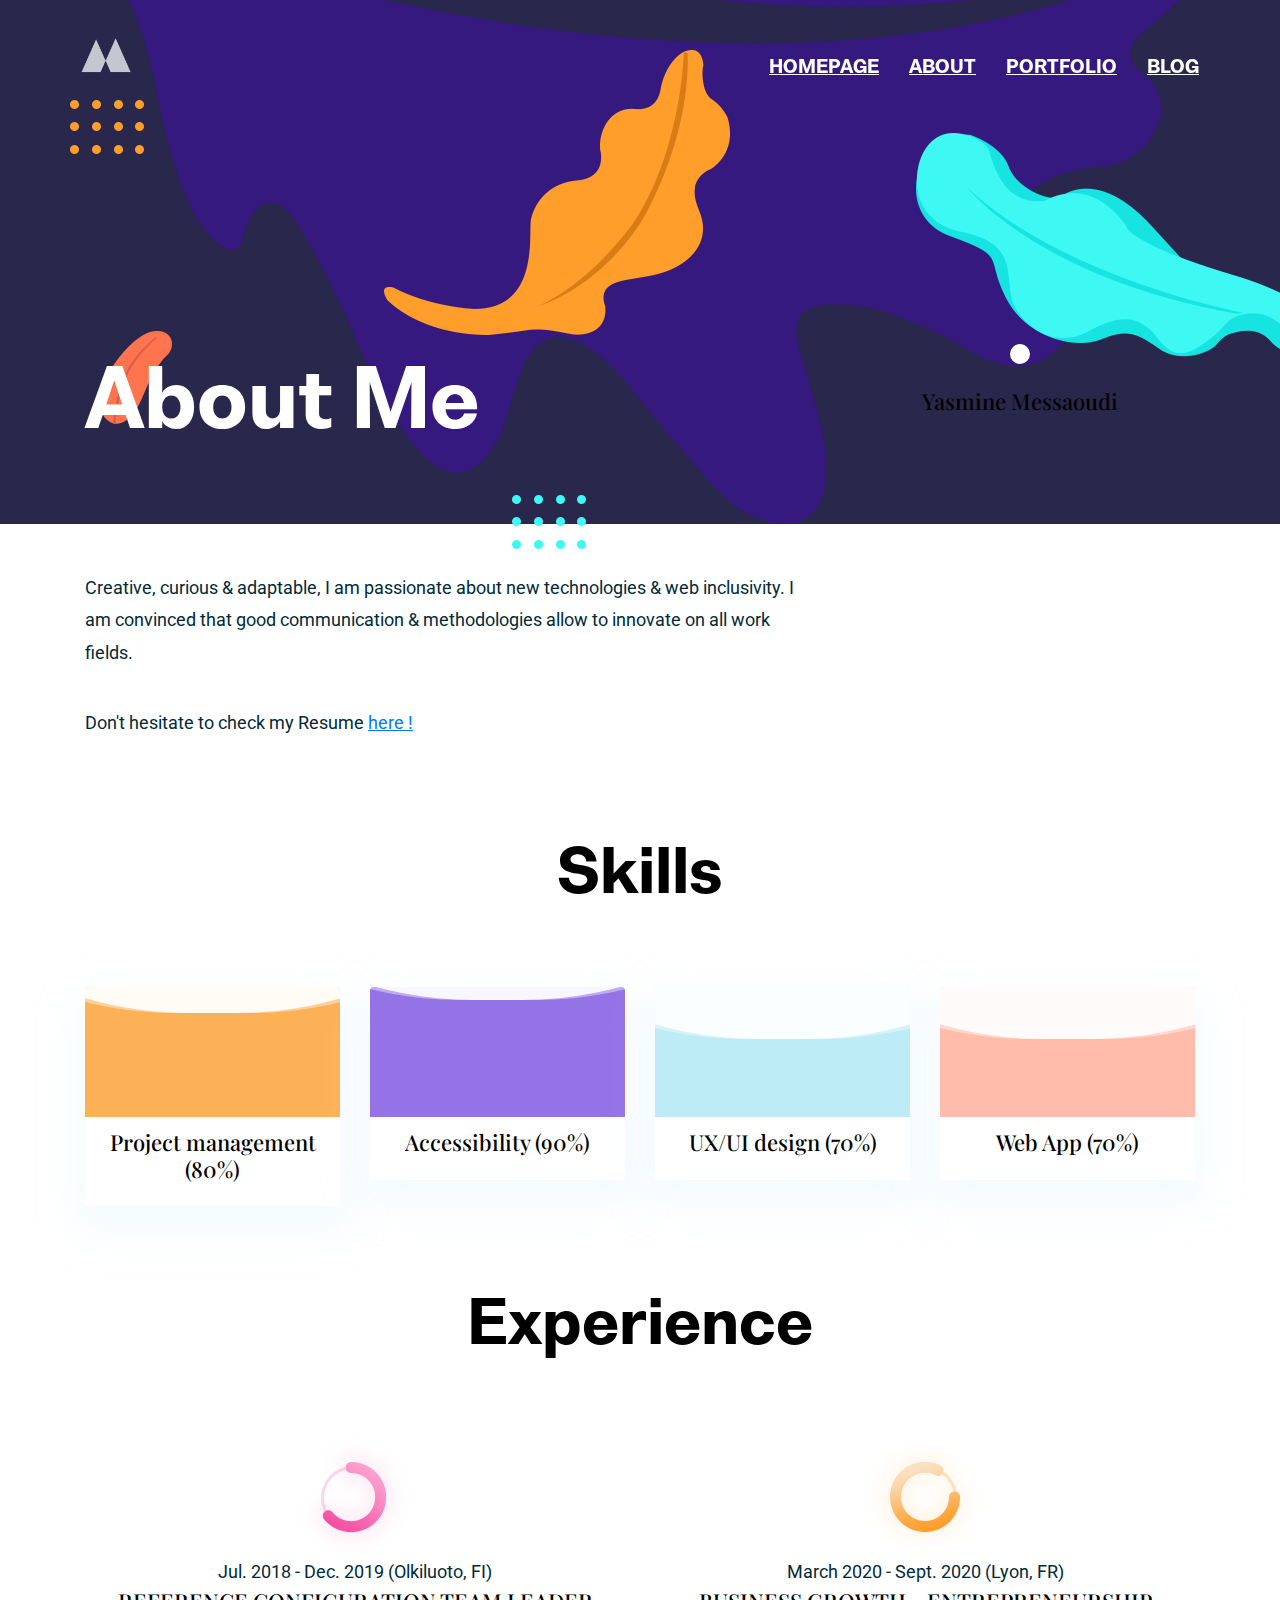
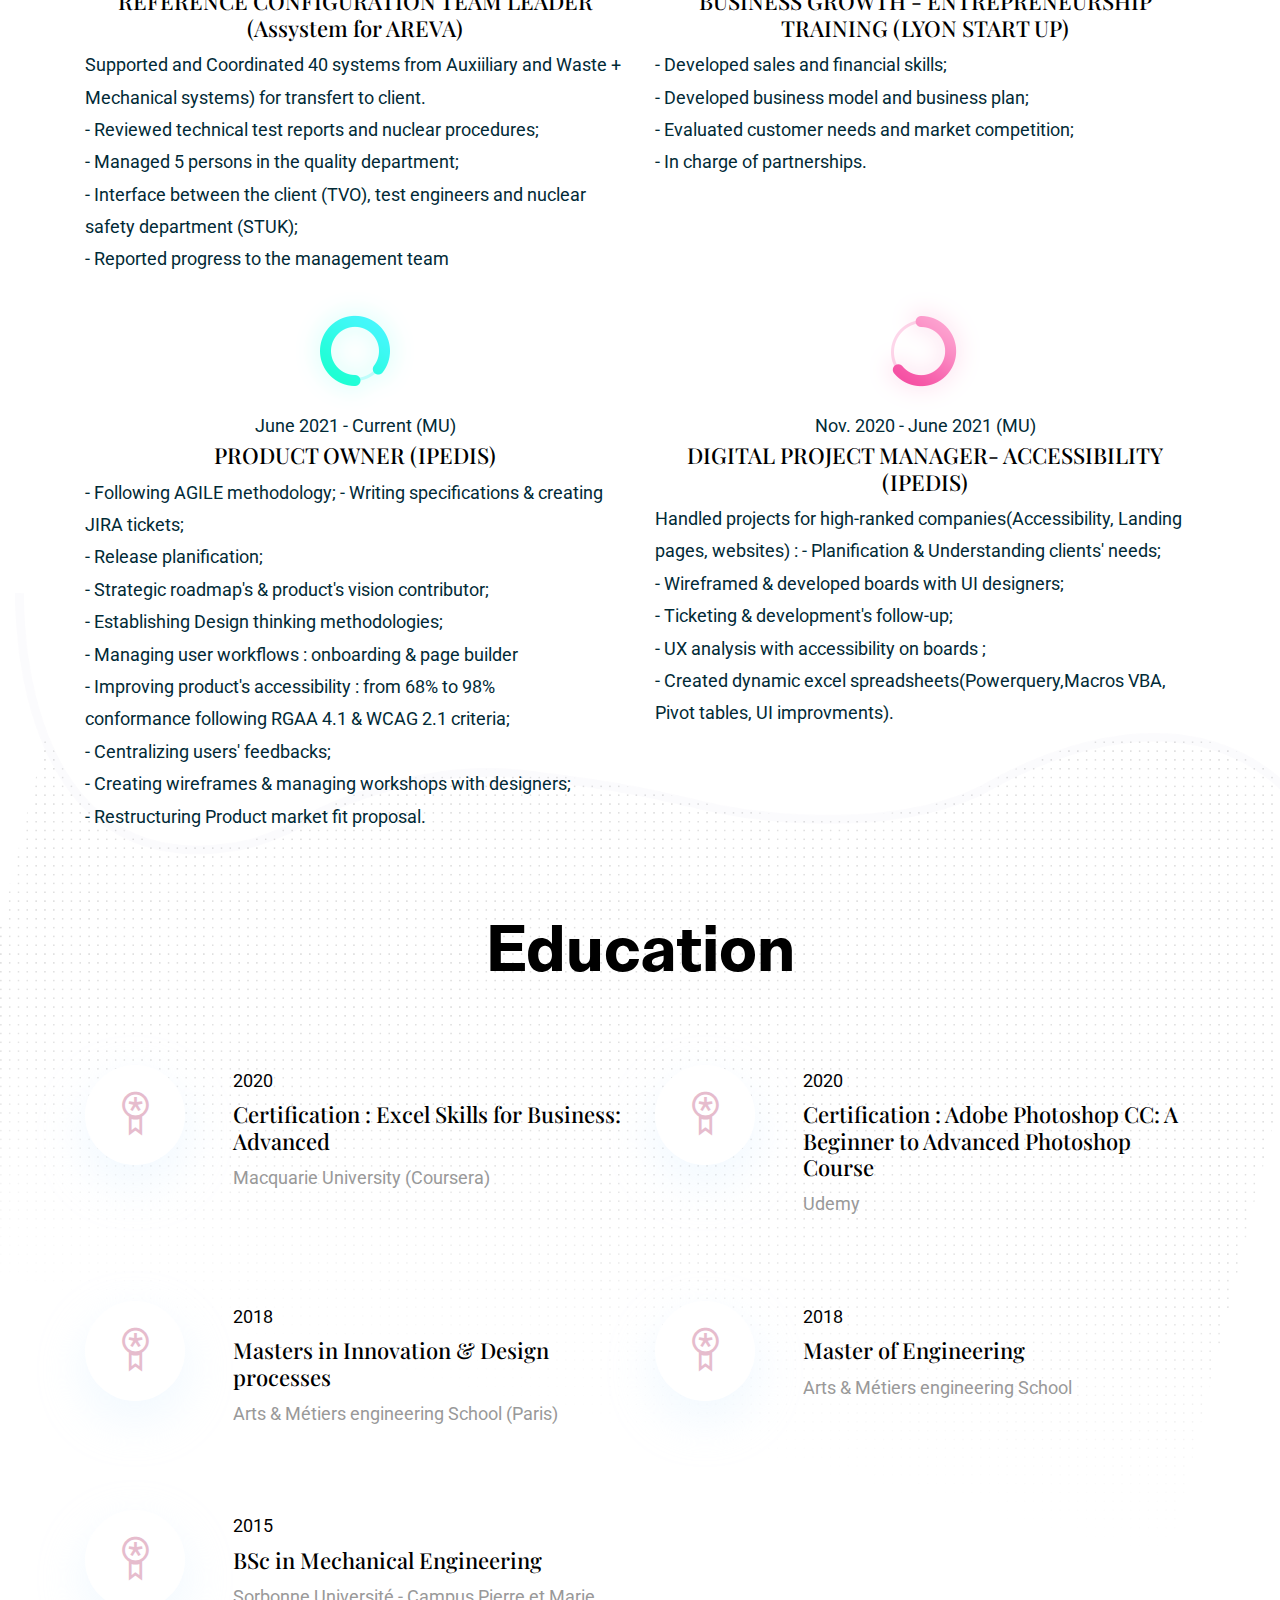
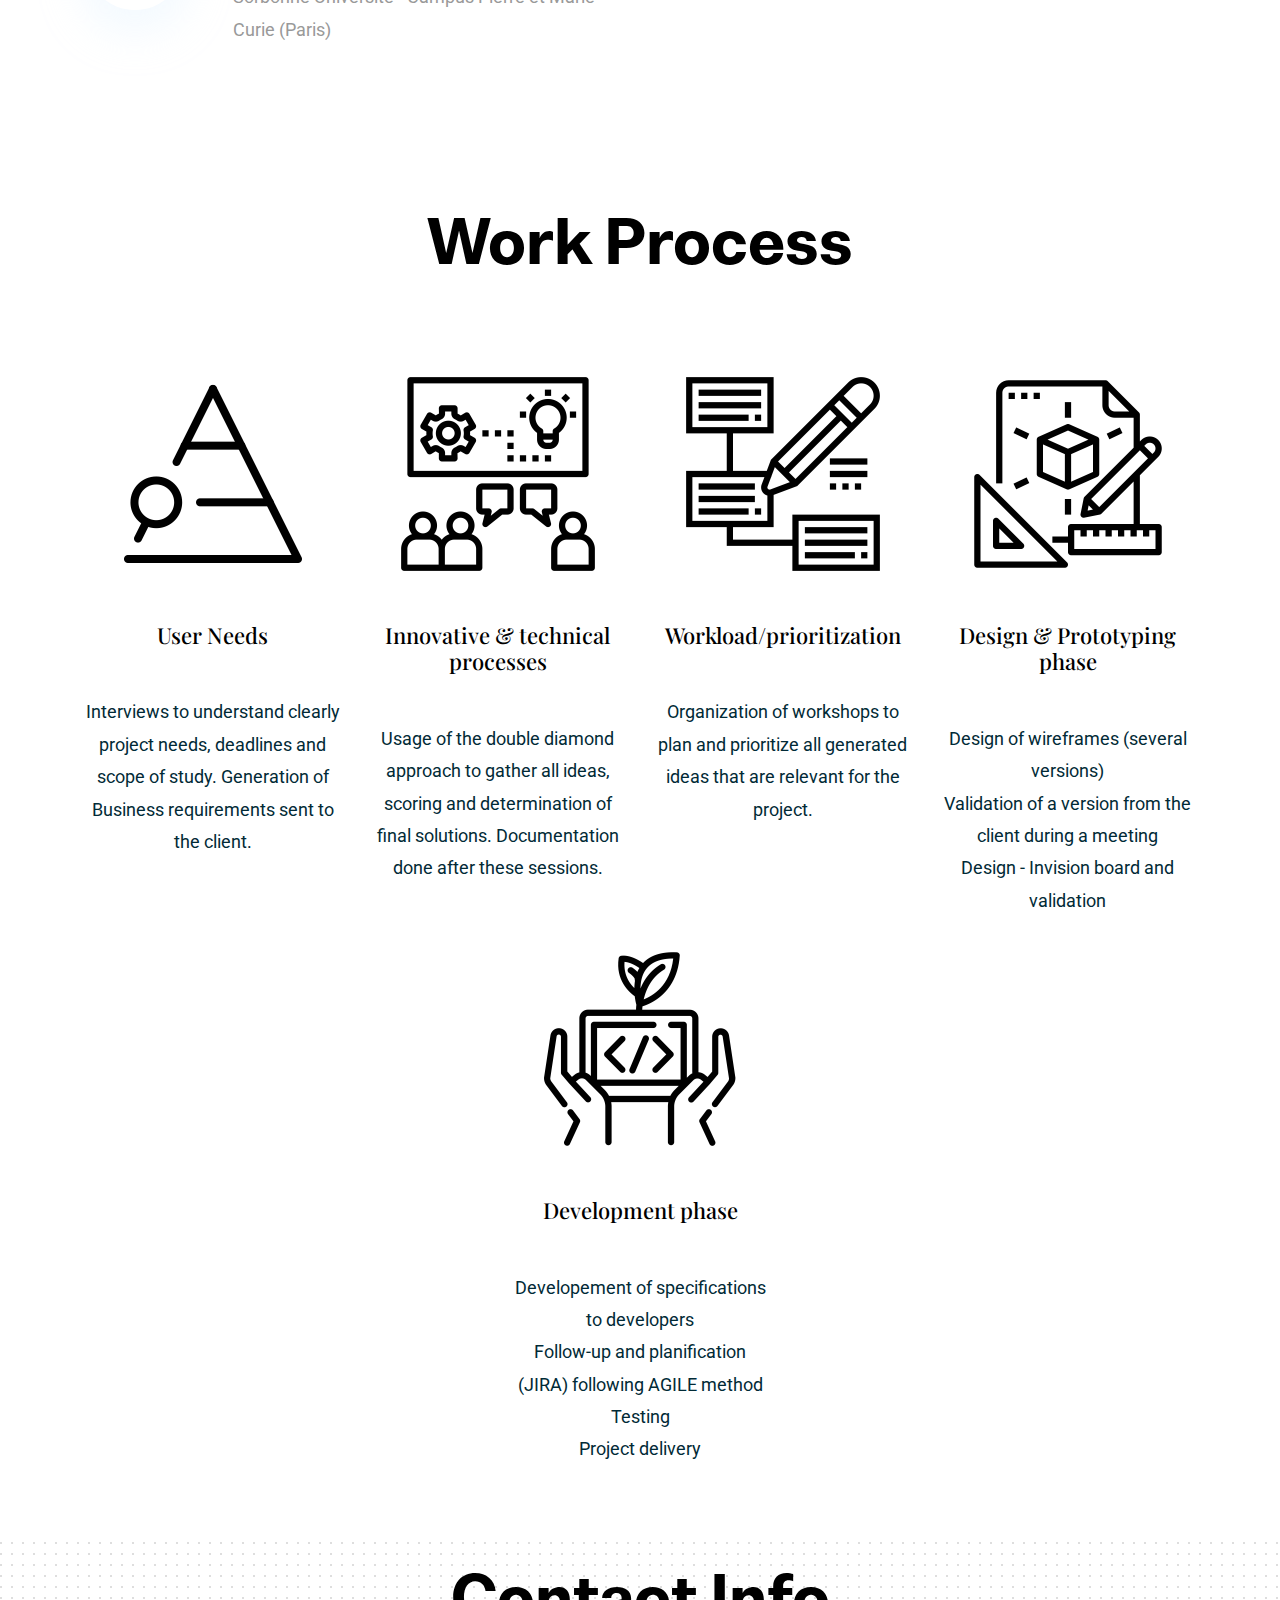
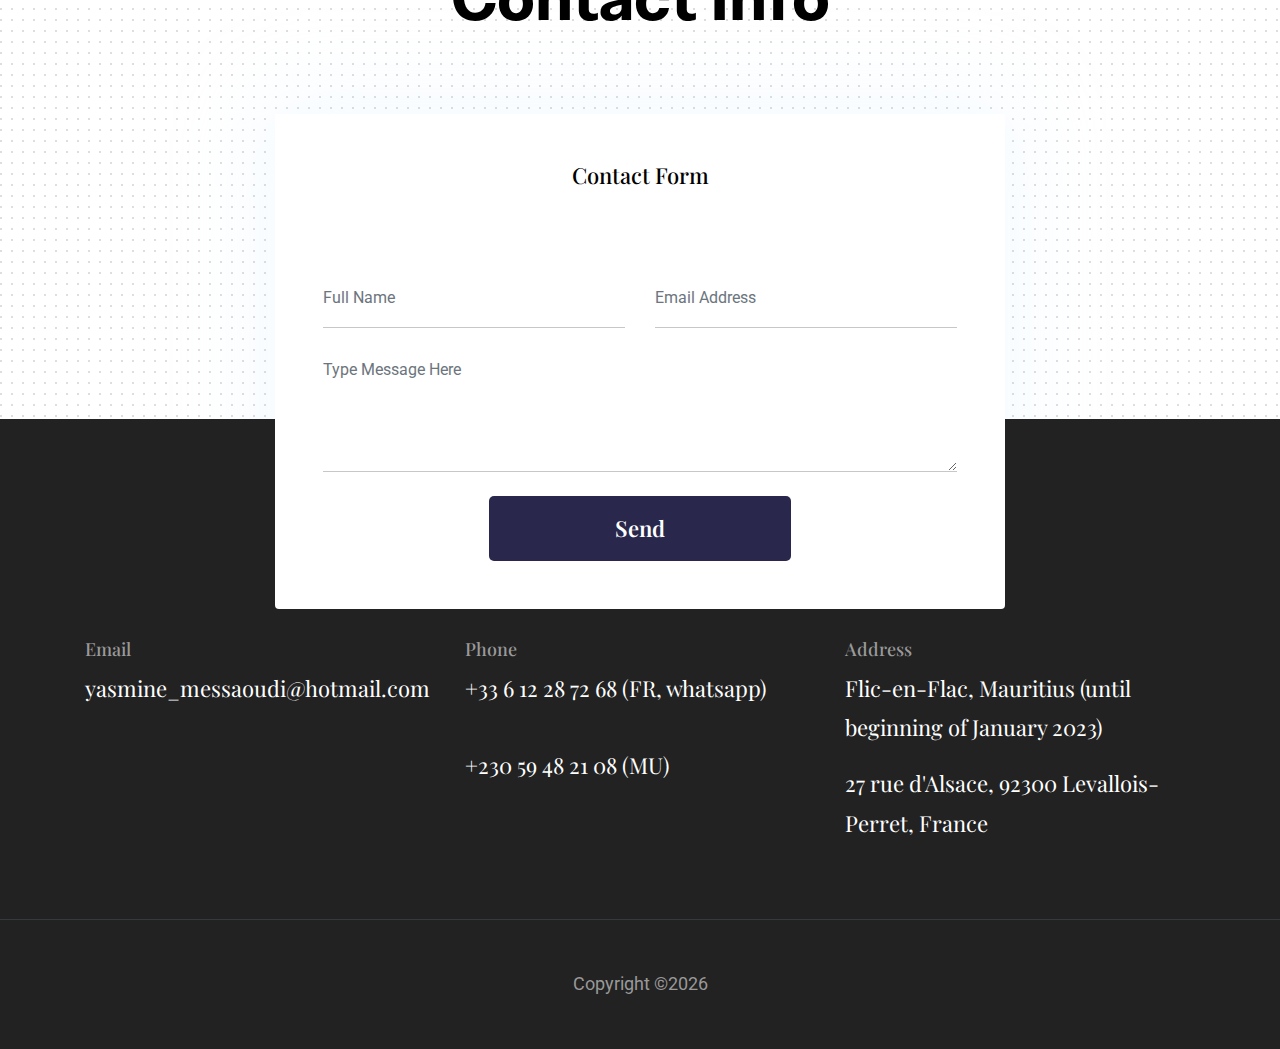
==== commit c617aaf6: "certifications" ====
--- a/about.html
+++ b/about.html
@@ -221,6 +221,30 @@
     <div class="row">
       <div class="col-lg-12 text-center">
         <h2 class="section-title">Education</h2>
+      </div>
+      <div class="col-lg-6 col-md-6 mb-80">
+        <div class="d-flex">
+          <div class="mr-lg-5 mr-3">
+            <i class="ti-medall icon icon-light icon-bg bg-white shadow rounded-circle d-block"></i>
+          </div>
+          <div>
+            <p class="text-dark mb-1">2020</p>
+            <h4>Certification : Excel Skills for Business: Advanced</h4>
+            <p class="mb-0 text-light">Macquarie University (Coursera)</p>
+          </div>
+        </div>
+      </div>
+      <div class="col-lg-6 col-md-6 mb-80">
+        <div class="d-flex">
+          <div class="mr-lg-5 mr-3">
+            <i class="ti-medall icon icon-light icon-bg bg-white shadow rounded-circle d-block"></i>
+          </div>
+          <div>
+            <p class="text-dark mb-1">2020</p>
+            <h4>Certification : Adobe Photoshop CC: A Beginner to Advanced Photoshop Course</h4>
+            <p class="mb-0 text-light">Udemy</p>
+          </div>
+        </div>
       </div>
       <div class="col-lg-6 col-md-6 mb-80">
         <div class="d-flex">
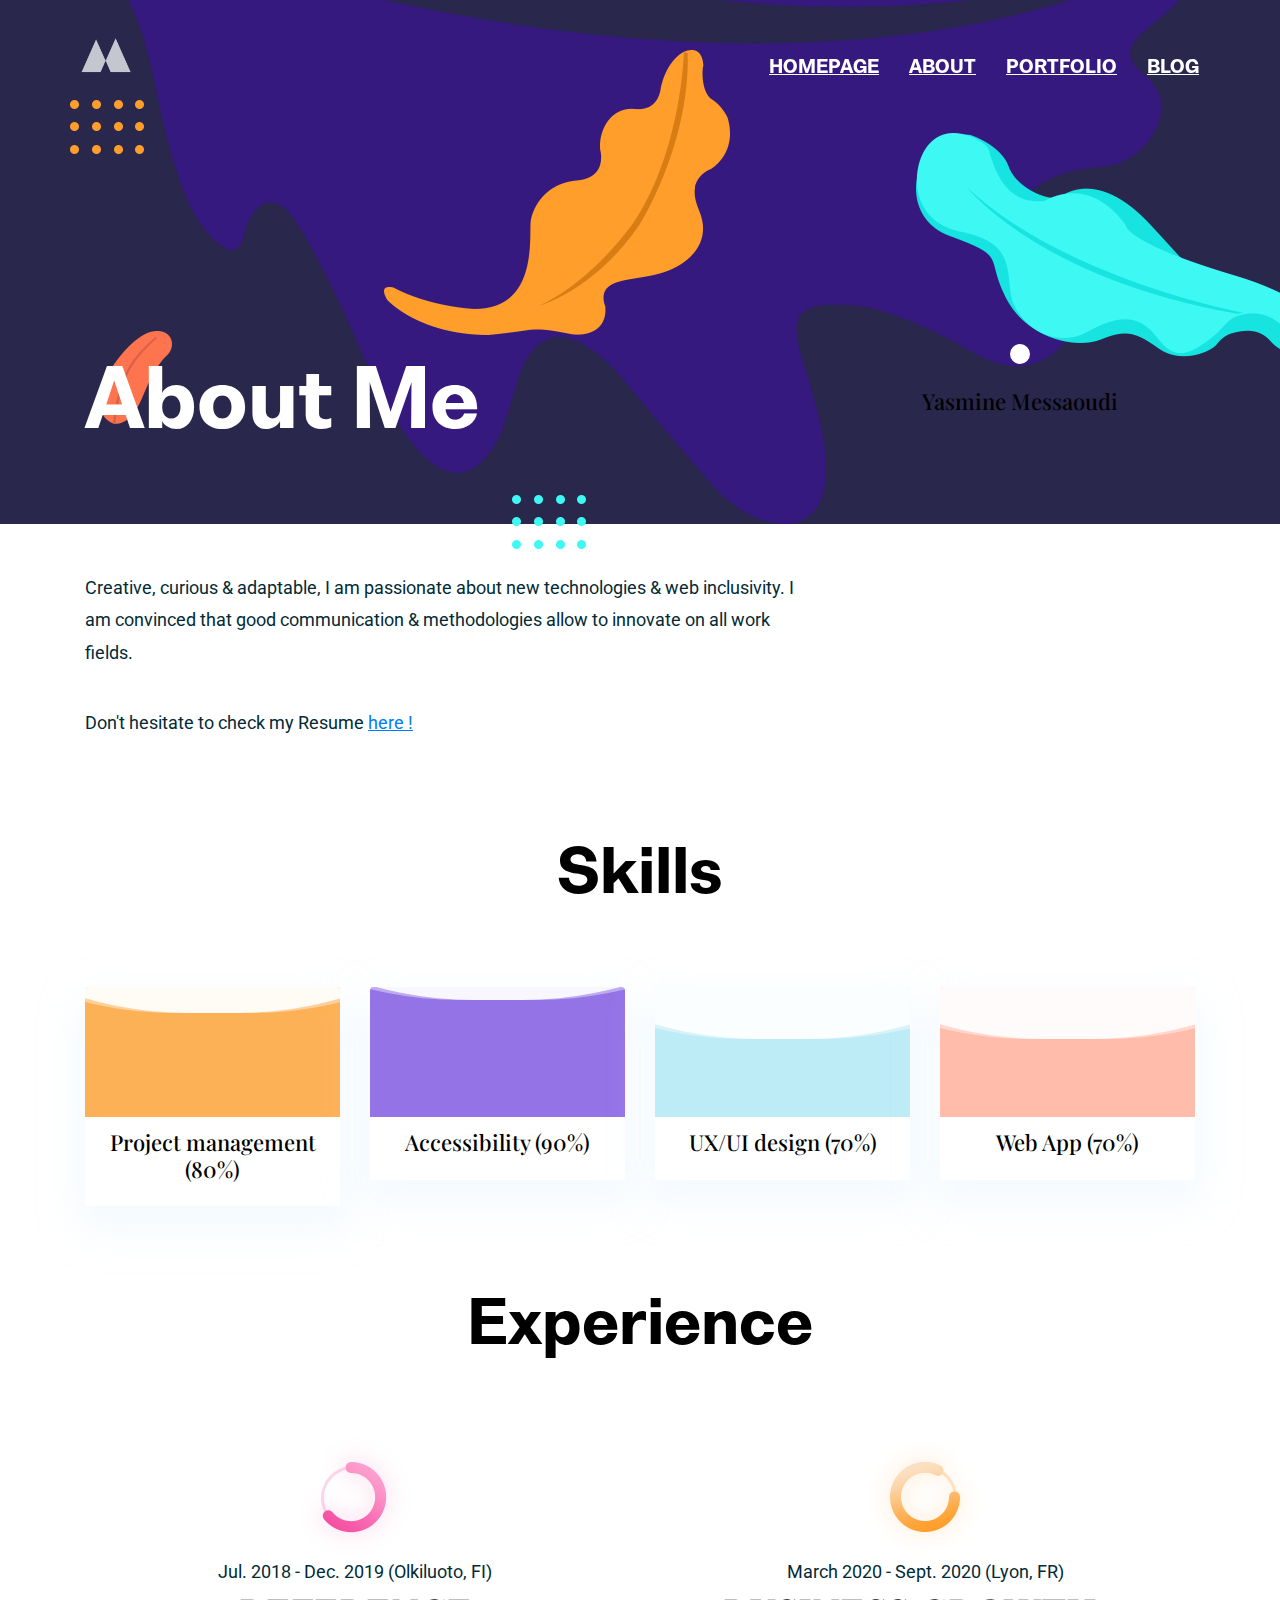
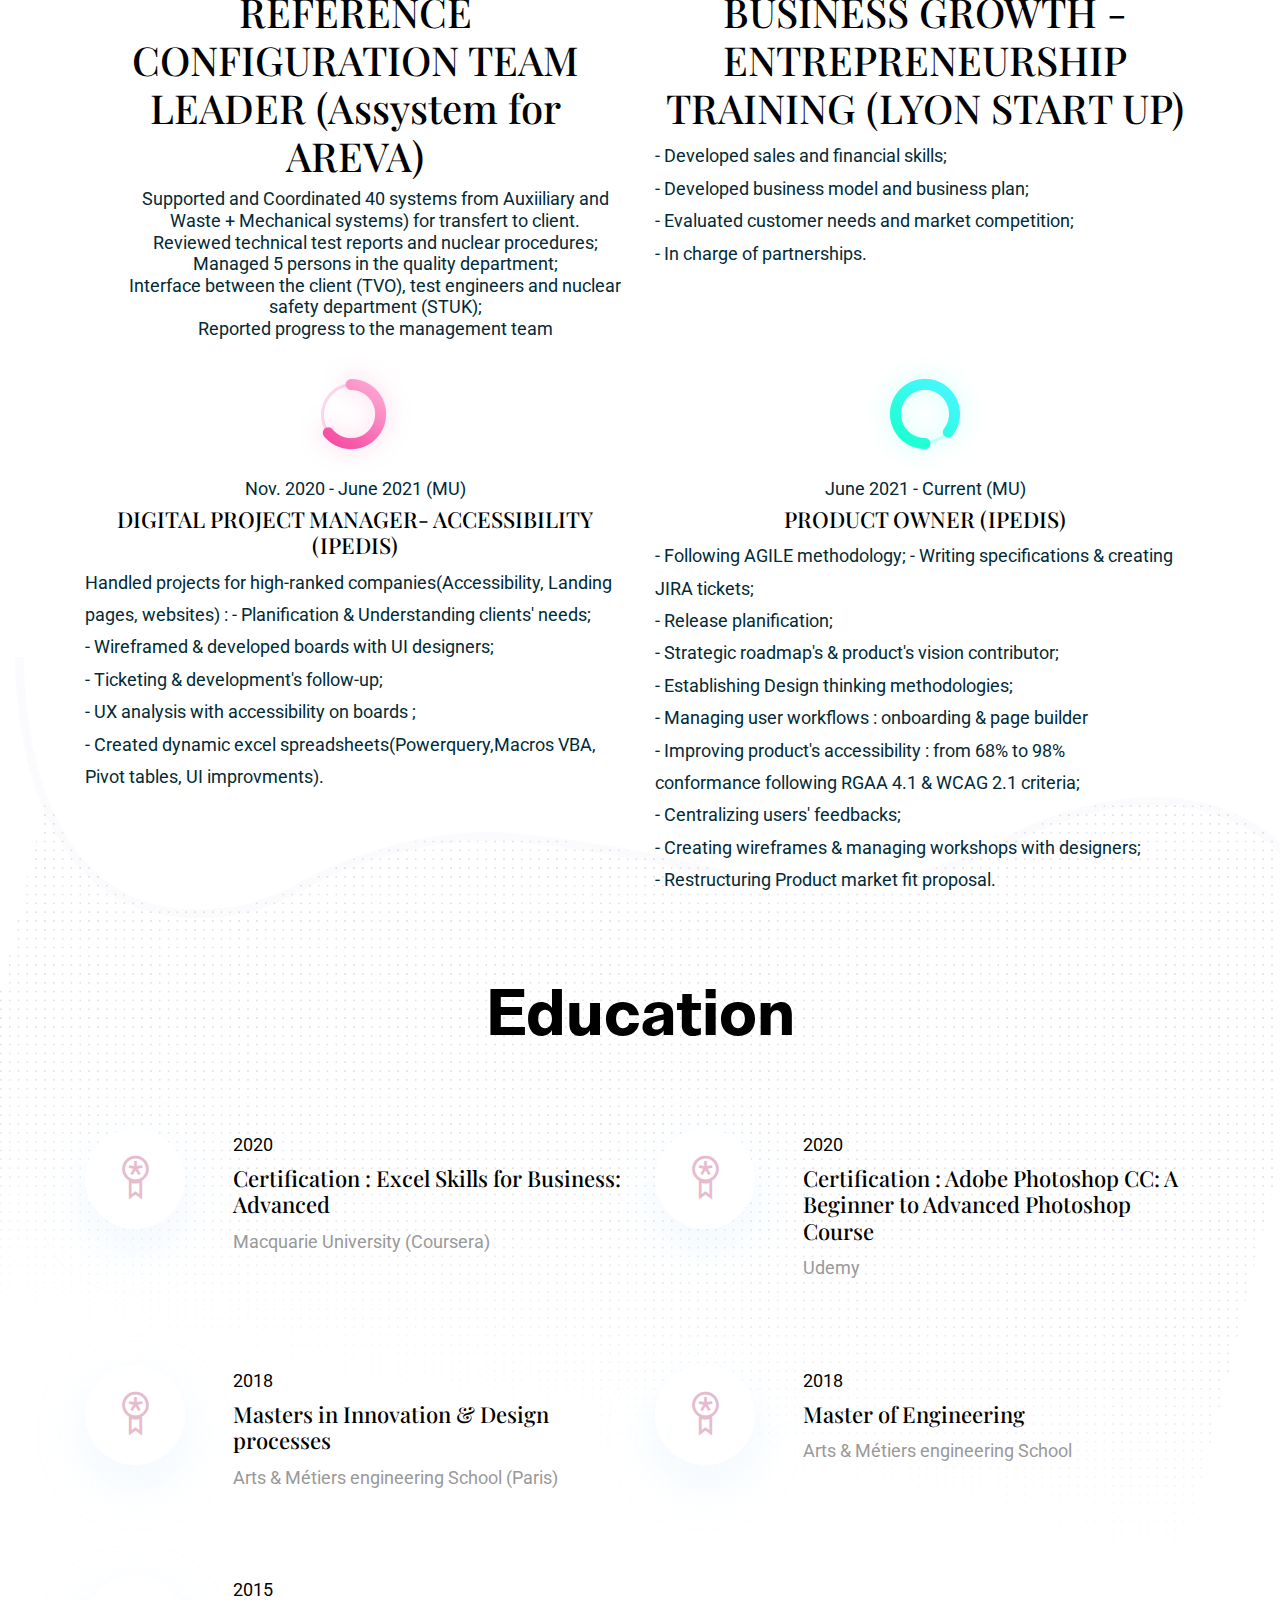
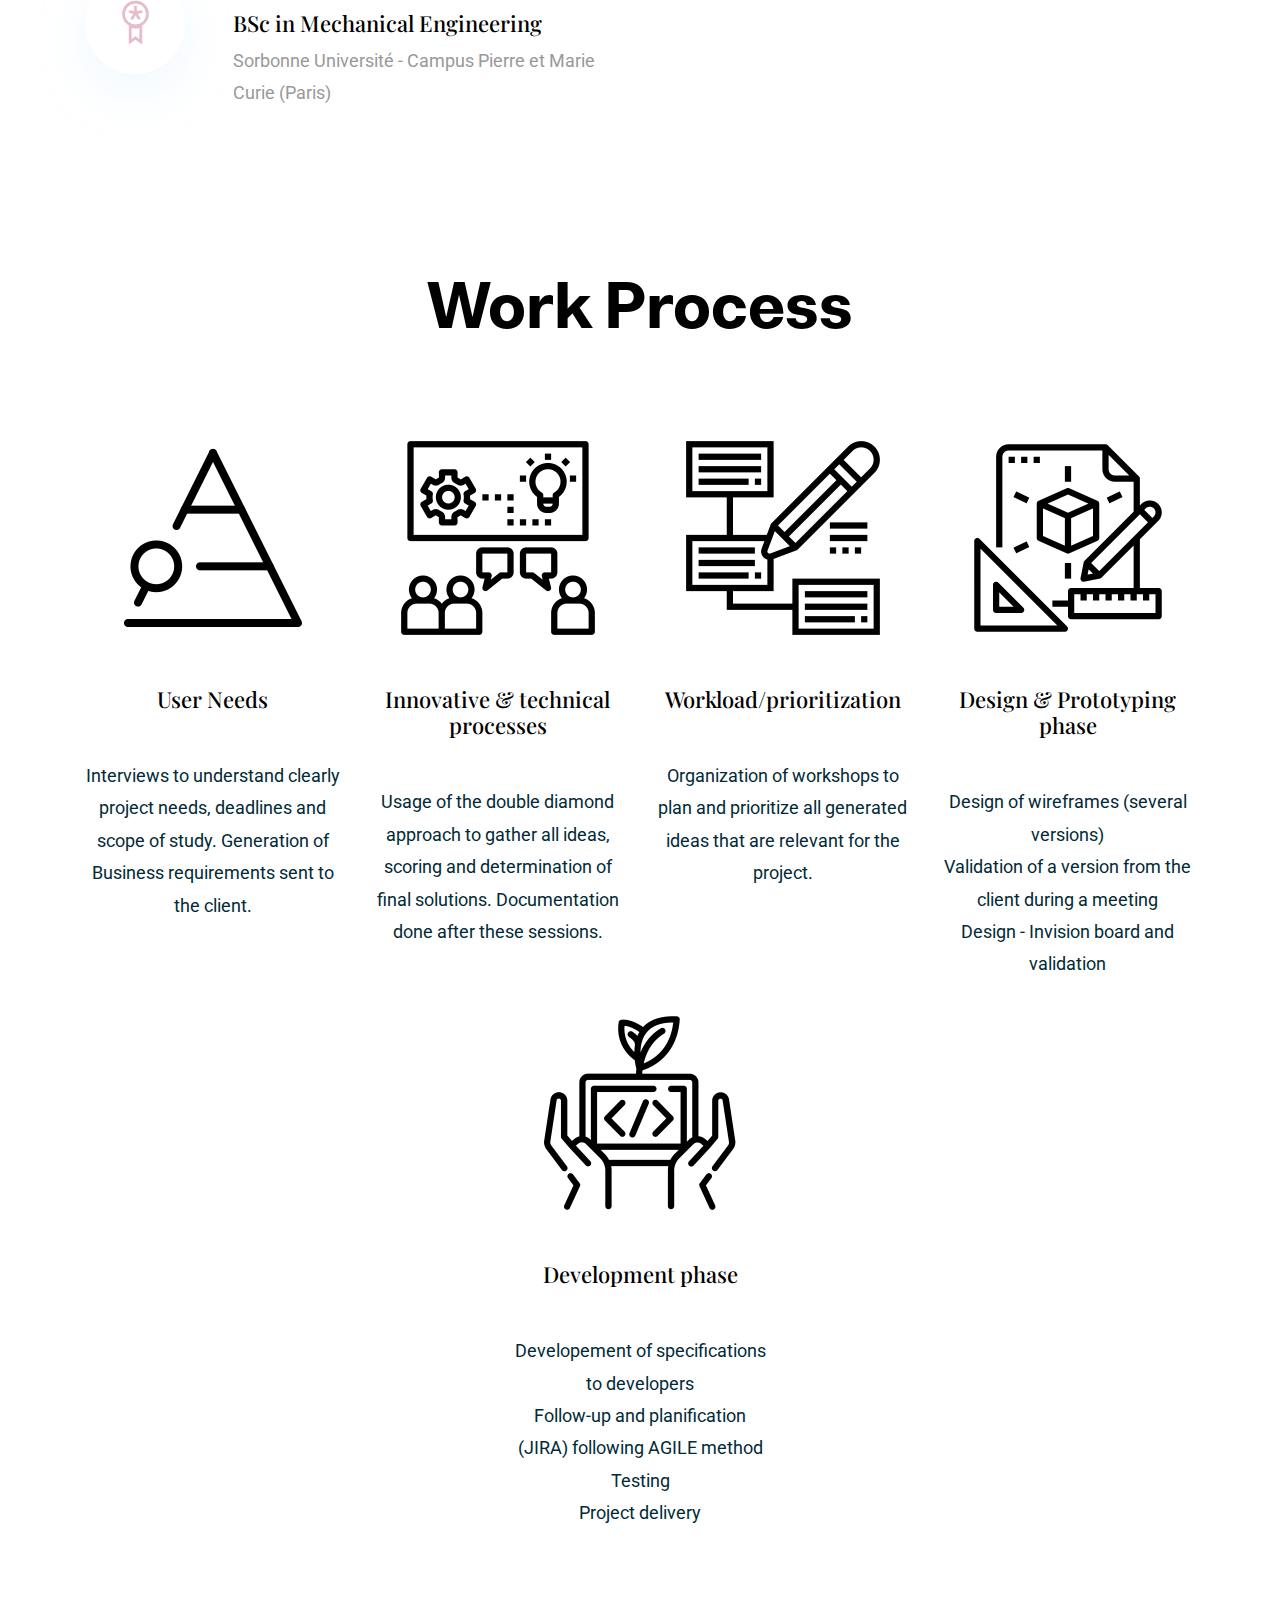
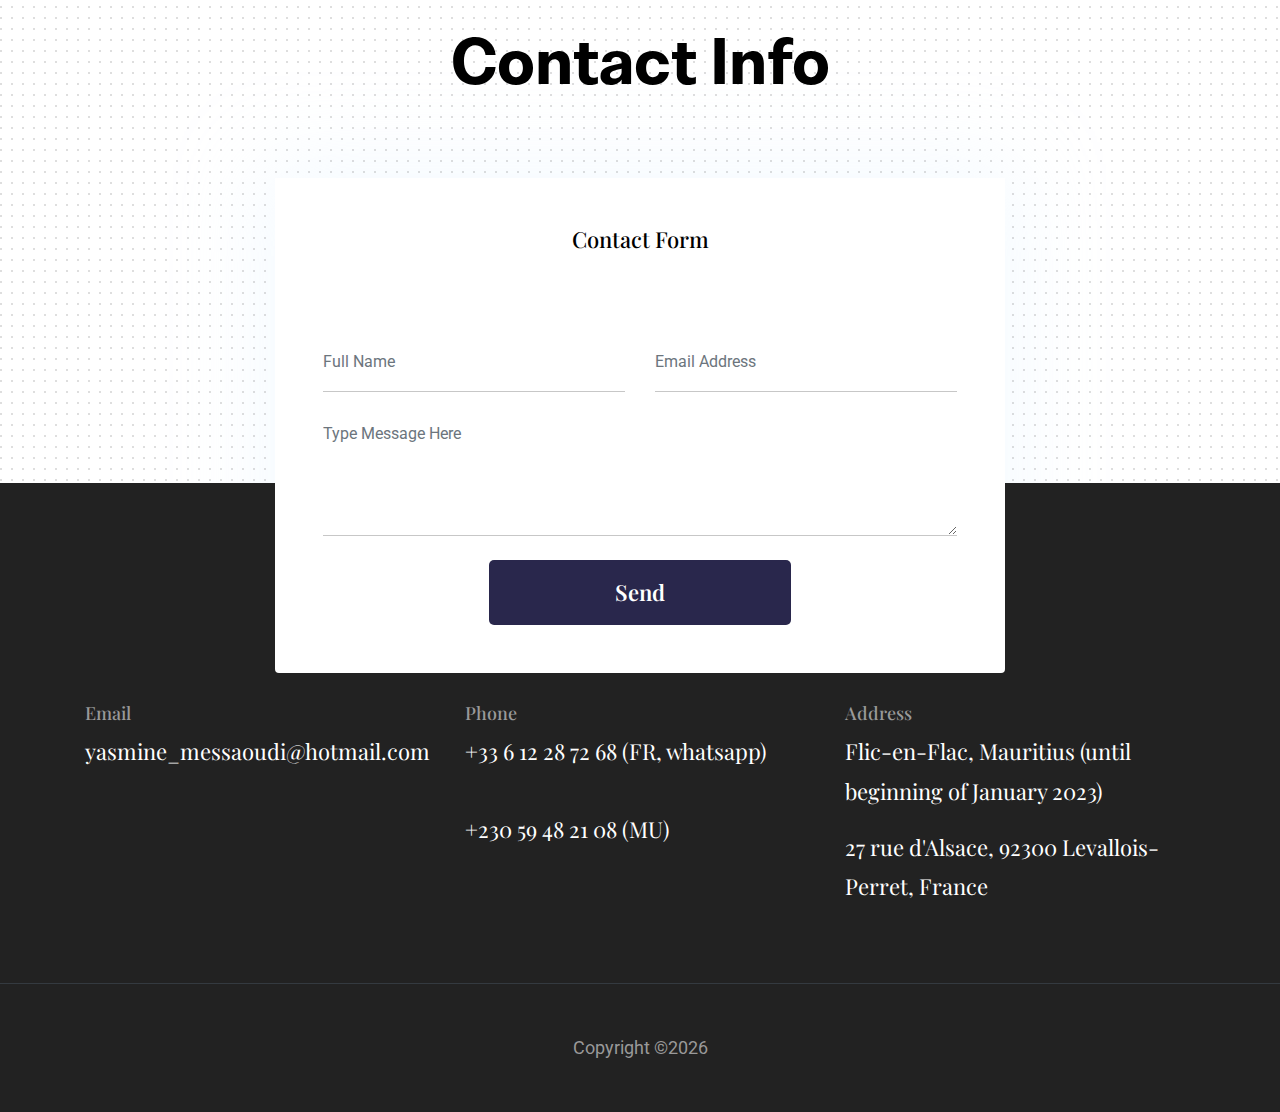
==== commit f27d0f1f: "changes" ====
--- a/about.html
+++ b/about.html
@@ -162,24 +162,41 @@
       <div class="col-lg-6 col-md-4 text-center">
         <img src="images/experience/icon-1.png" alt="">
         <p class="mb-0">Jul. 2018 - Dec. 2019 (Olkiluoto, FI)</p>
-        <h4>REFERENCE CONFIGURATION TEAM LEADER (Assystem for AREVA) </h4>
-        <p class="mb-0 text-left">Supported and Coordinated 40 systems from Auxiiliary and
-          Waste + Mechanical systems) for transfert to client. <br>
-          - Reviewed technical test reports and nuclear procedures;<br>
-          - Managed 5 persons in the quality department;<br>
-          - Interface between the client (TVO), test engineers and
-          nuclear safety department (STUK);<br>
-          - Reported progress to the management team<p>
+        <h3>REFERENCE CONFIGURATION TEAM LEADER (Assystem for AREVA) </h3>
+        <p class="mb-0 text-left">
+          <ul>
+            <li>Supported and Coordinated 40 systems from Auxiiliary and Waste + Mechanical systems) for transfert to client. </li>
+            <li>Reviewed technical test reports and nuclear procedures;</li>
+            <li> Managed 5 persons in the quality department;</li>
+          <li>Interface between the client (TVO), test engineers and nuclear safety department (STUK);</li>
+          <li>Reported progress to the management team</li> 
+        </ul>
+      </p>
       </div>
       <div class="col-lg-6 col-md-4 text-center">
         <img src="images/experience/icon-2.png" alt="">
         <p class="mb-0">March 2020 - Sept. 2020 (Lyon, FR)</p>
-        <h4>BUSINESS GROWTH - ENTREPRENEURSHIP TRAINING (LYON START UP)</h4>
+        <h3>BUSINESS GROWTH - ENTREPRENEURSHIP TRAINING (LYON START UP)</h3>
         <p class="mb-0 text-left">- Developed sales and financial skills; <br>
           - Developed business model and business plan;<br>
           - Evaluated customer needs and market competition;<br>
           - In charge of partnerships.</p>
       </div>
+
+      <div class="col-lg-6 col-md-4 text-center">
+        <img src="images/experience/icon-1.png" alt="">
+        <p class="mb-0">Nov. 2020 - June 2021 (MU)</p>
+        <h4>DIGITAL PROJECT MANAGER- ACCESSIBILITY (IPEDIS)</h4>
+        <p class="mb-0 text-left"> 
+          Handled projects for high-ranked
+          companies(Accessibility, Landing pages, websites) :
+          - Planification & Understanding clients' needs; <br>
+          - Wireframed & developed boards with UI designers;<br>
+          - Ticketing & development's follow-up;<br>
+          - UX analysis with accessibility on boards ;<br>
+          - Created dynamic excel spreadsheets(Powerquery,Macros VBA, Pivot tables, UI improvments). </p>
+      </div>
+
       <div class="col-lg-6 col-md-4 text-center">
         <img src="images/experience/icon-3.png" alt="">
         <p class="mb-0">June 2021 - Current (MU)</p>
@@ -198,19 +215,7 @@
           - Restructuring Product market fit proposal.</p>
     </div>
 
-    <div class="col-lg-6 col-md-4 text-center">
-      <img src="images/experience/icon-1.png" alt="">
-      <p class="mb-0">Nov. 2020 - June 2021 (MU)</p>
-      <h4>DIGITAL PROJECT MANAGER- ACCESSIBILITY (IPEDIS)</h4>
-      <p class="mb-0 text-left"> 
-        Handled projects for high-ranked
-        companies(Accessibility, Landing pages, websites) :
-        - Planification & Understanding clients' needs; <br>
-        - Wireframed & developed boards with UI designers;<br>
-        - Ticketing & development's follow-up;<br>
-        - UX analysis with accessibility on boards ;<br>
-        - Created dynamic excel spreadsheets(Powerquery,Macros VBA, Pivot tables, UI improvments). </p>
-  </div>
+    
 </div>
 </section>
 <!-- ./experience -->
--- a/css/style.css
+++ b/css/style.css
@@ -93,8 +93,8 @@
 }
 
 .btn:focus {
-  outline: 1 px #ffffff;
-  box-shadow: none !important;
+  outline: 5 px #000;
+  box-shadow: none;
 }
 
 .btn:active {
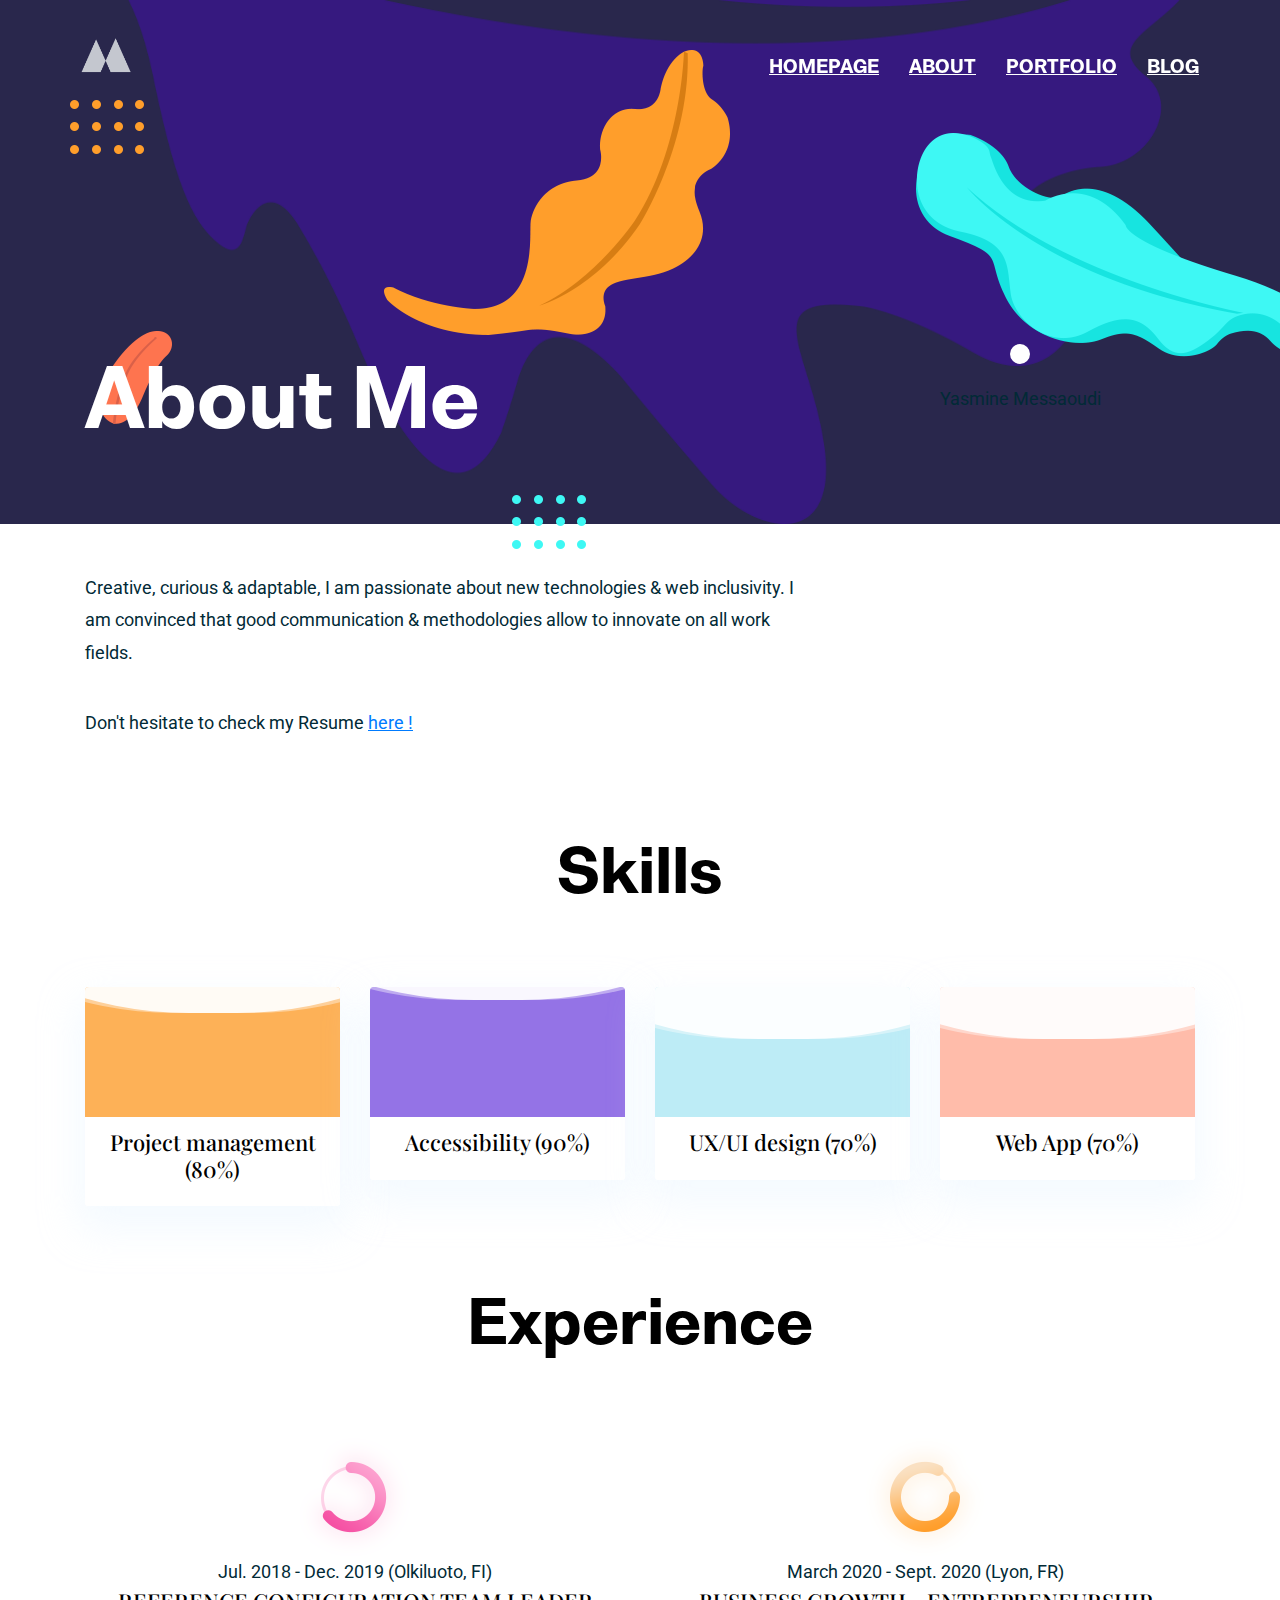
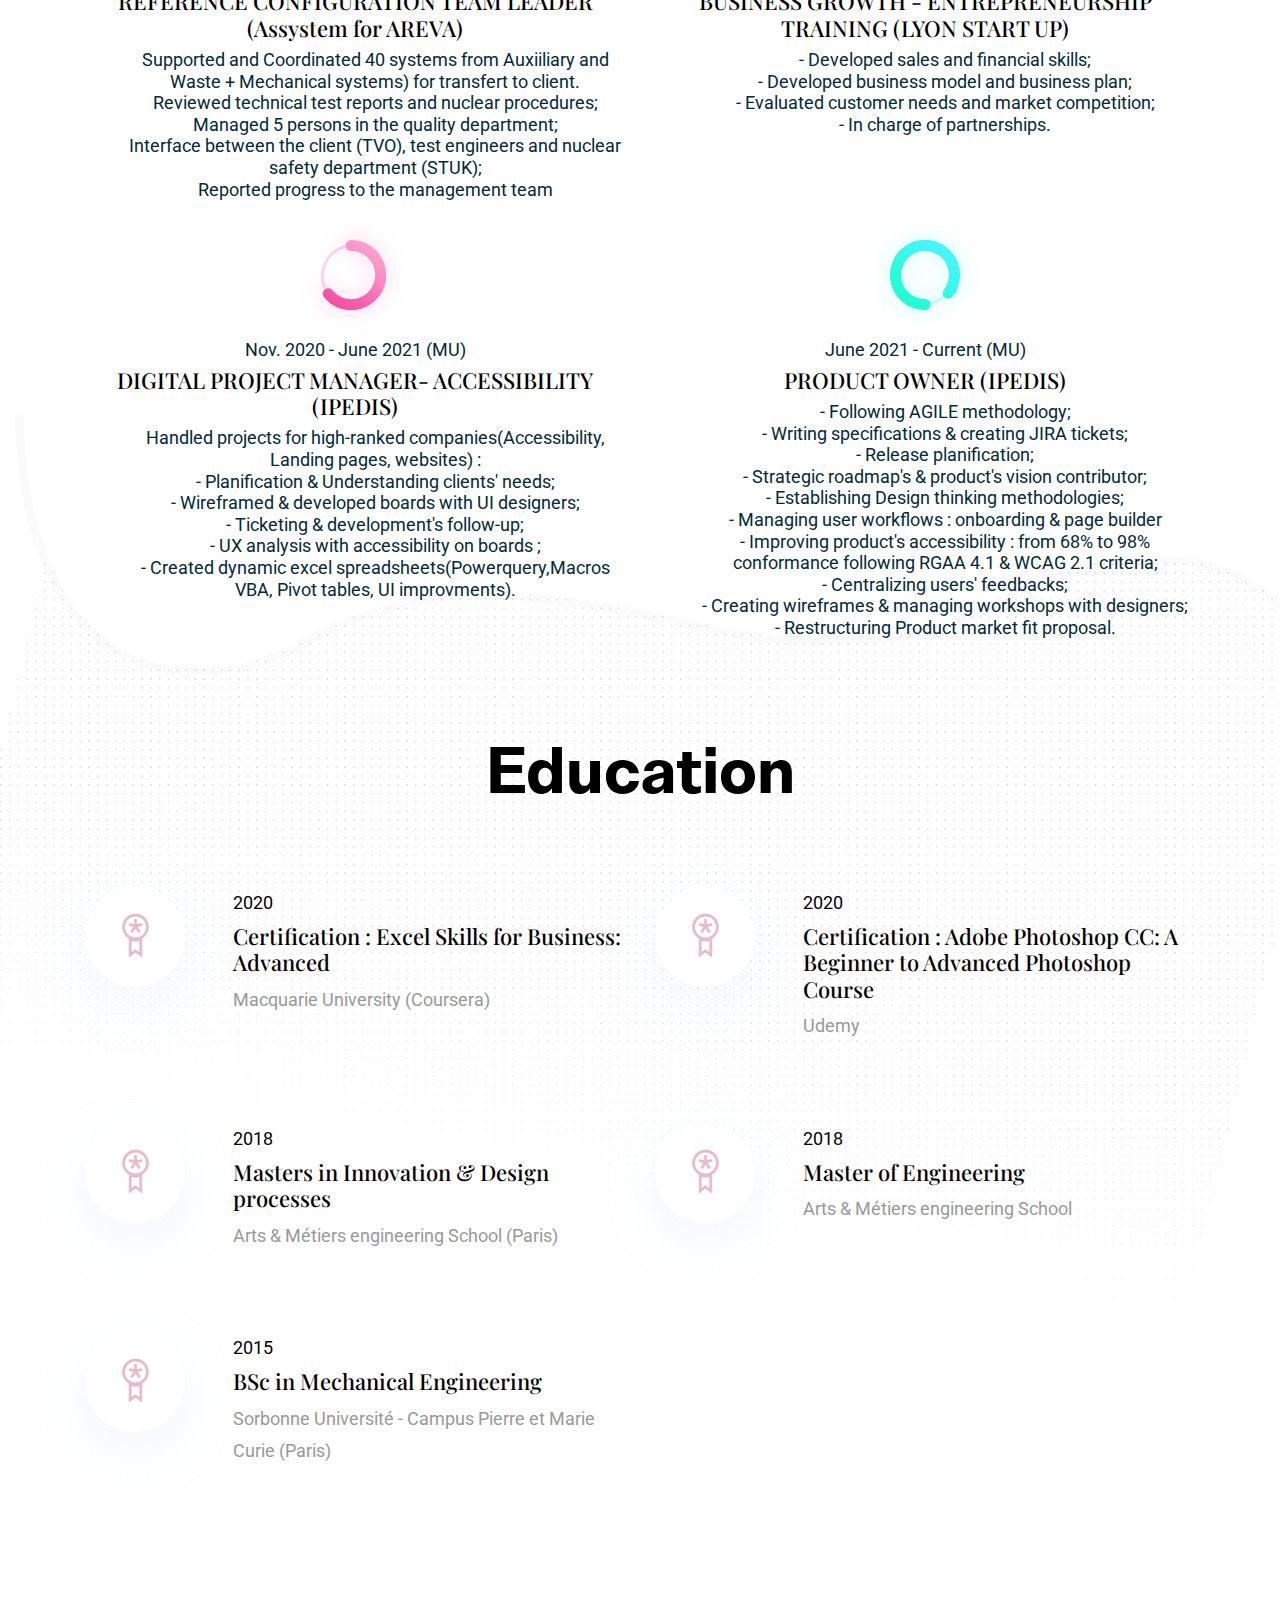
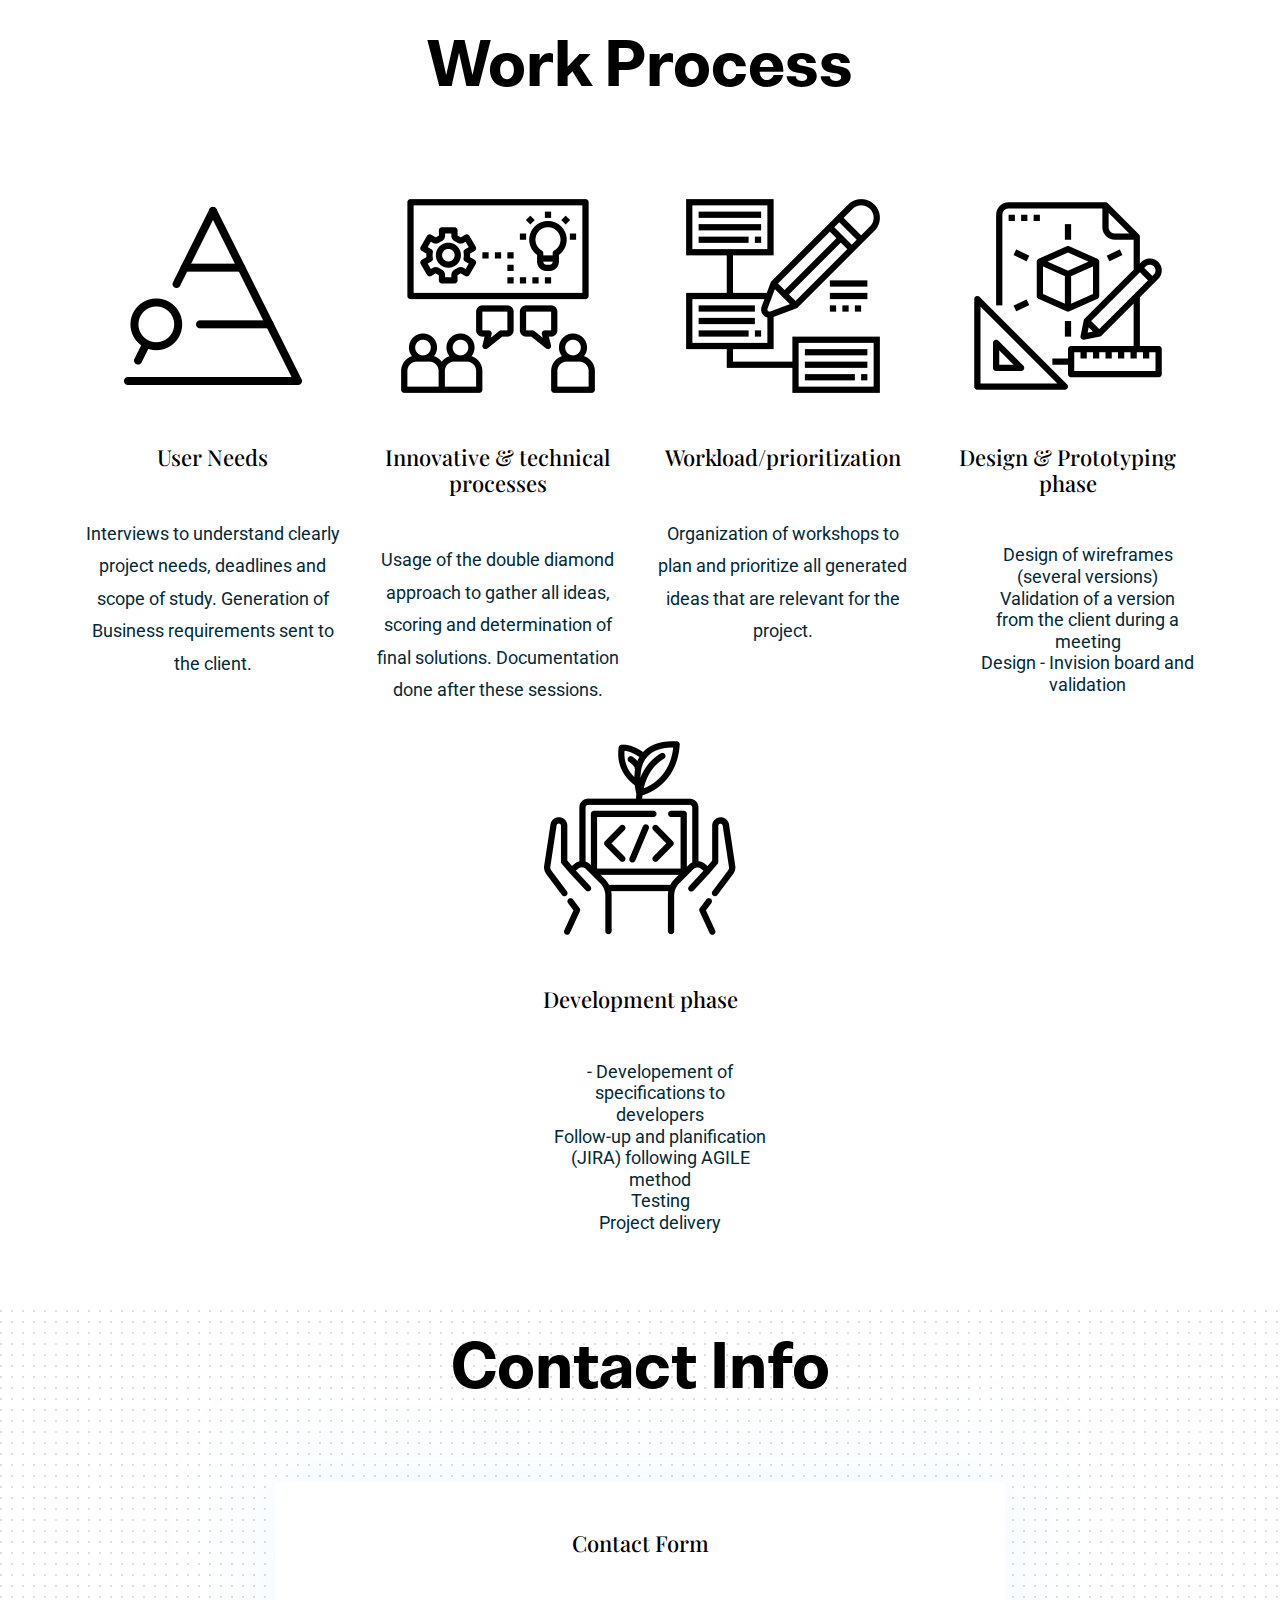
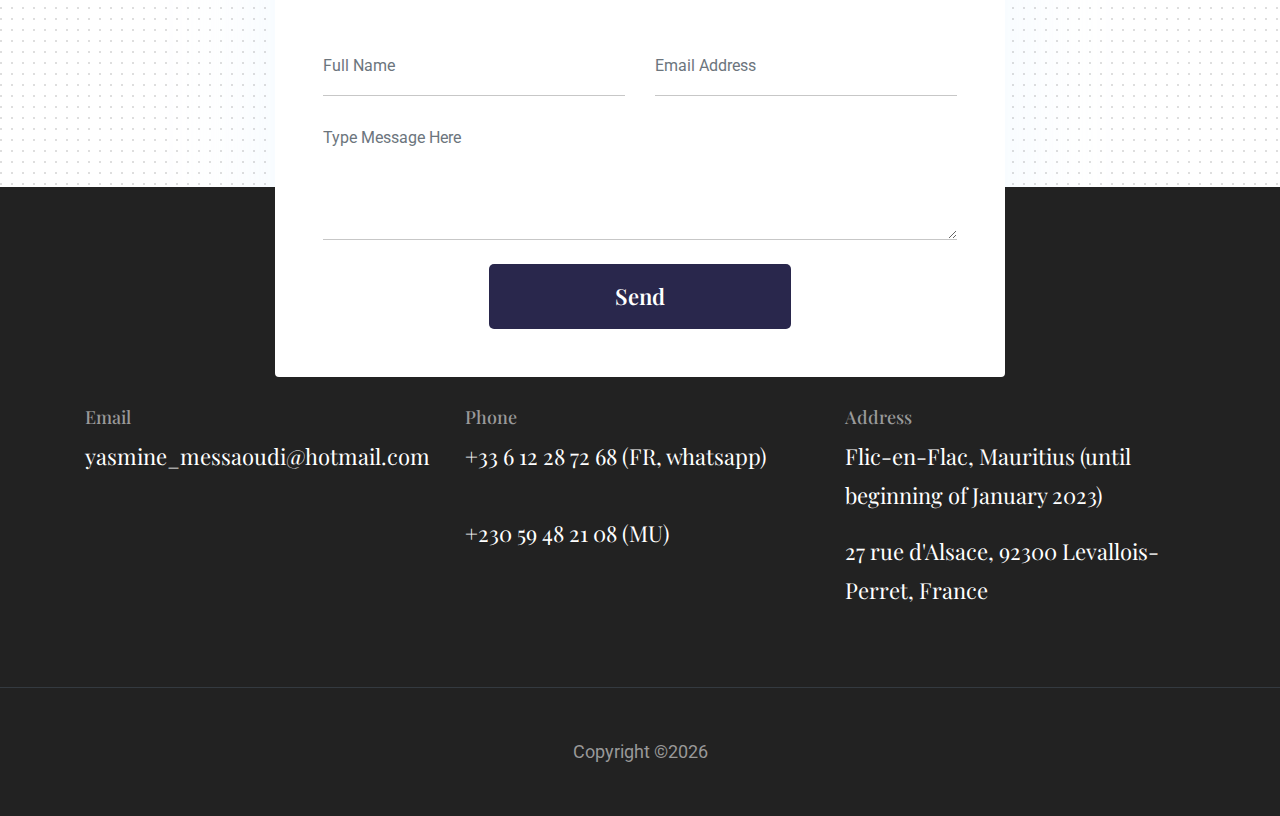
==== commit a7bcbd16: "commit git" ====
--- a/about.html
+++ b/about.html
@@ -93,7 +93,7 @@
         <div class="shadow-down mb-4">
           <img src="images/about/photoproyasmine.jpg" alt="" class="img-fluid w-100 rounded-lg border-thick border-white">
         </div>
-        <h4>Yasmine Messaoudi</h4>
+        Yasmine Messaoudi
       </div>
     </div>
   </div>
@@ -177,42 +177,49 @@
         <img src="images/experience/icon-2.png" alt="">
         <p class="mb-0">March 2020 - Sept. 2020 (Lyon, FR)</p>
         <h3>BUSINESS GROWTH - ENTREPRENEURSHIP TRAINING (LYON START UP)</h3>
-        <p class="mb-0 text-left">- Developed sales and financial skills; <br>
-          - Developed business model and business plan;<br>
-          - Evaluated customer needs and market competition;<br>
-          - In charge of partnerships.</p>
+        <p class="mb-0 text-left">
+          <ul>
+          <li>- Developed sales and financial skills; </li>
+          <li>- Developed business model and business plan;</li>
+          <li>- Evaluated customer needs and market competition;</li>
+          <li>- In charge of partnerships.</li></p>
+        </ul>
       </div>
 
       <div class="col-lg-6 col-md-4 text-center">
         <img src="images/experience/icon-1.png" alt="">
         <p class="mb-0">Nov. 2020 - June 2021 (MU)</p>
-        <h4>DIGITAL PROJECT MANAGER- ACCESSIBILITY (IPEDIS)</h4>
+        <h3>DIGITAL PROJECT MANAGER- ACCESSIBILITY (IPEDIS)</h3>
         <p class="mb-0 text-left"> 
-          Handled projects for high-ranked
-          companies(Accessibility, Landing pages, websites) :
-          - Planification & Understanding clients' needs; <br>
-          - Wireframed & developed boards with UI designers;<br>
-          - Ticketing & development's follow-up;<br>
-          - UX analysis with accessibility on boards ;<br>
-          - Created dynamic excel spreadsheets(Powerquery,Macros VBA, Pivot tables, UI improvments). </p>
+          <ul>
+            Handled projects for high-ranked companies(Accessibility, Landing pages, websites) :
+          <li>- Planification & Understanding clients' needs; </li>
+          <li>- Wireframed & developed boards with UI designers;</li>
+          <li>- Ticketing & development's follow-up;</li>
+          <li>- UX analysis with accessibility on boards ;</li>
+          <li>- Created dynamic excel spreadsheets(Powerquery,Macros VBA, Pivot tables, UI improvments). </li></p>
+        </ul>
       </div>
 
       <div class="col-lg-6 col-md-4 text-center">
         <img src="images/experience/icon-3.png" alt="">
         <p class="mb-0">June 2021 - Current (MU)</p>
-        <h4>PRODUCT OWNER  (IPEDIS)</h4>
-        <p class="mb-0 text-left">- Following AGILE methodology;
-          - Writing specifications & creating JIRA tickets; <br>
-          - Release planification;<br>
-          - Strategic roadmap's & product's vision contributor;<br>
-          - Establishing Design thinking methodologies;<br>
-          - Managing user workflows : onboarding & page builder<br>
-          - Improving product's accessibility : from 68% to 98%<br>
-          conformance following RGAA 4.1 & WCAG 2.1 criteria;<br>
-          - Centralizing users' feedbacks;<br>
-          - Creating wireframes & managing workshops with
-          designers;<br>
-          - Restructuring Product market fit proposal.</p>
+        <h3>PRODUCT OWNER  (IPEDIS)</h3>
+        <p class="mb-0 text-left">
+          <ul>
+          <li>- Following AGILE methodology;</li>
+          <li>- Writing specifications & creating JIRA tickets; </li>
+          <li>- Release planification;</li>
+          <li>- Strategic roadmap's & product's vision contributor;</li>
+          <li>- Establishing Design thinking methodologies;</li>
+          <li>- Managing user workflows : onboarding & page builder</li>
+          <li>- Improving product's accessibility : from 68% to 98%</li>
+          conformance following RGAA 4.1 & WCAG 2.1 criteria;
+          <li>- Centralizing users' feedbacks;</li>
+          <li>- Creating wireframes & managing workshops with
+          designers;</li>
+          <li>- Restructuring Product market fit proposal.</p>
+        </ul>
     </div>
 
     
@@ -234,7 +241,7 @@
           </div>
           <div>
             <p class="text-dark mb-1">2020</p>
-            <h4>Certification : Excel Skills for Business: Advanced</h4>
+            <h3>Certification : Excel Skills for Business: Advanced</h3>
             <p class="mb-0 text-light">Macquarie University (Coursera)</p>
           </div>
         </div>
@@ -246,7 +253,7 @@
           </div>
           <div>
             <p class="text-dark mb-1">2020</p>
-            <h4>Certification : Adobe Photoshop CC: A Beginner to Advanced Photoshop Course</h4>
+            <h3>Certification : Adobe Photoshop CC: A Beginner to Advanced Photoshop Course</h3>
             <p class="mb-0 text-light">Udemy</p>
           </div>
         </div>
@@ -258,7 +265,7 @@
           </div>
           <div>
             <p class="text-dark mb-1">2018</p>
-            <h4>Masters in Innovation & Design processes</h4>
+            <h3>Masters in Innovation & Design processes</h3>
             <p class="mb-0 text-light">Arts & Métiers engineering School (Paris)</p>
           </div>
         </div>
@@ -270,7 +277,7 @@
           </div>
           <div>
             <p class="text-dark mb-1">2018</p>
-            <h4>Master of Engineering</h4>
+            <h3>Master of Engineering</h3>
             <p class="mb-0 text-light">Arts & Métiers engineering School</p>
           </div>
         </div>
@@ -282,7 +289,7 @@
           </div>
           <div>
             <p class="text-dark mb-1">2015</p>
-            <h4>BSc in Mechanical Engineering</h4>
+            <h3>BSc in Mechanical Engineering</h3>
             <p class="mb-0 text-light">Sorbonne Université - Campus Pierre et Marie Curie (Paris)</p>
           </div>
         </div>
@@ -305,37 +312,42 @@
       <div class="col-lg-3 col-md-5 text-center hover-shadow pt-3">
         <div class="">
           <img src="images/icons/needs.png" class="mb-5" alt="">
-          <h4 class="mb-5"> User Needs</h4>
+          <h3 class="mb-5"> User Needs</h3>
             <p>Interviews to understand clearly project needs, deadlines and scope of study. Generation of Business requirements sent to the client.</p>
         </div>
       </div>
       <div class="col-lg-3 col-md-5 text-center hover-shadow pt-3">
         <img src="images/icons/workshops.png" class="mb-5" alt="">
-        <h4 class="mb-5">Innovative & technical processes</h4>
+        <h3 class="mb-5">Innovative & technical processes</h3>
         <p>Usage of the double diamond approach to gather all ideas, scoring and determination of final solutions. Documentation done after these sessions.</p>
       </div>
       <div class="col-lg-3 col-md-5 text-center hover-shadow pt-3">
         <img src="images/icons/plan.png" class="mb-5" alt="">
-        <h4 class="mb-5">Workload/prioritization </h4>
+        <h3 class="mb-5">Workload/prioritization </h3>
         <p>Organization of workshops to plan and prioritize all generated ideas that are relevant for the project. </p>
       </div>
       <div class="col-lg-3 col-md-5 text-center hover-shadow pt-3">
         <img src="images/icons/design.png" class="mb-5" alt="">
-        <h4 class="mb-5">Design & Prototyping phase </h4>
+        <h3 class="mb-5">Design & Prototyping phase </h3>
         <p>
-            Design of wireframes (several versions) <br>
-            Validation of a version from the client during a meeting <br>
-            Design - Invision board and validation <br>
+          <ul>
+            <li>Design of wireframes (several versions) </li>
+            <li>Validation of a version from the client during a meeting </li>
+            <li>Design - Invision board and validation </li>
+          </ul>
         </p> 
 
       </div>
       <div class="col-lg-3 col-md-5 text-center hover-shadow pt-3">
         <img src="images/icons/development.png" class="mb-5" alt="">
-        <h4 class="mb-5">Development phase </h4>
-        <p> Developement of specifications to developers <br>
-        Follow-up and planification (JIRA) following AGILE method<br>
-        Testing <br>
-        Project delivery
+        <h3 class="mb-5">Development phase </h3>
+        <ul>
+        <p> 
+          <li>- Developement of specifications to developers </li>
+          <li>Follow-up and planification (JIRA) following AGILE method</li>
+          <li>Testing </li>
+          <li>Project delivery</li>
+        </ul>
         </p>
 
       </div>
@@ -354,16 +366,16 @@
       <div class="col-lg-8 mx-auto">
         <div class="bg-white rounded text-center p-5 shadow-down">
           <h4 class="mb-80">Contact Form</h4>
-          <form action="#" class="row">
+          <form action="contact.php" class="row">
             <div class="col-md-6">
-              <input type="text" id="name" name="name" placeholder="Full Name" class="form-control px-0 mb-4">
+              <input type="text" id="name" name="name" placeholder="Full Name" aria-required="true"autocomplete="name" class="form-control px-0 mb-4">
             </div>
             <div class="col-md-6">
-              <input type="email" id="email" name="email" placeholder="Email Address" class="form-control px-0 mb-4">
+              <input type="email" id="email" name="email" placeholder="Email Address" autocomplete="email" aria-required="true" class="form-control px-0 mb-4">
             </div>
             <div class="col-12">
               <textarea name="message" id="message" class="form-control px-0 mb-4"
-                placeholder="Type Message Here"></textarea>
+                placeholder="Type Message Here" aria-required="true"></textarea>
             </div>
             <div class="col-lg-6 col-10 mx-auto">
               <button class="btn btn-primary w-100">send</button>
--- a/css/style.css
+++ b/css/style.css
@@ -63,7 +63,7 @@
 }
 
 h3, .h3 {
-  font-size: 40px;
+  font-size: 22px;
 }
 
 h4, .h4 {
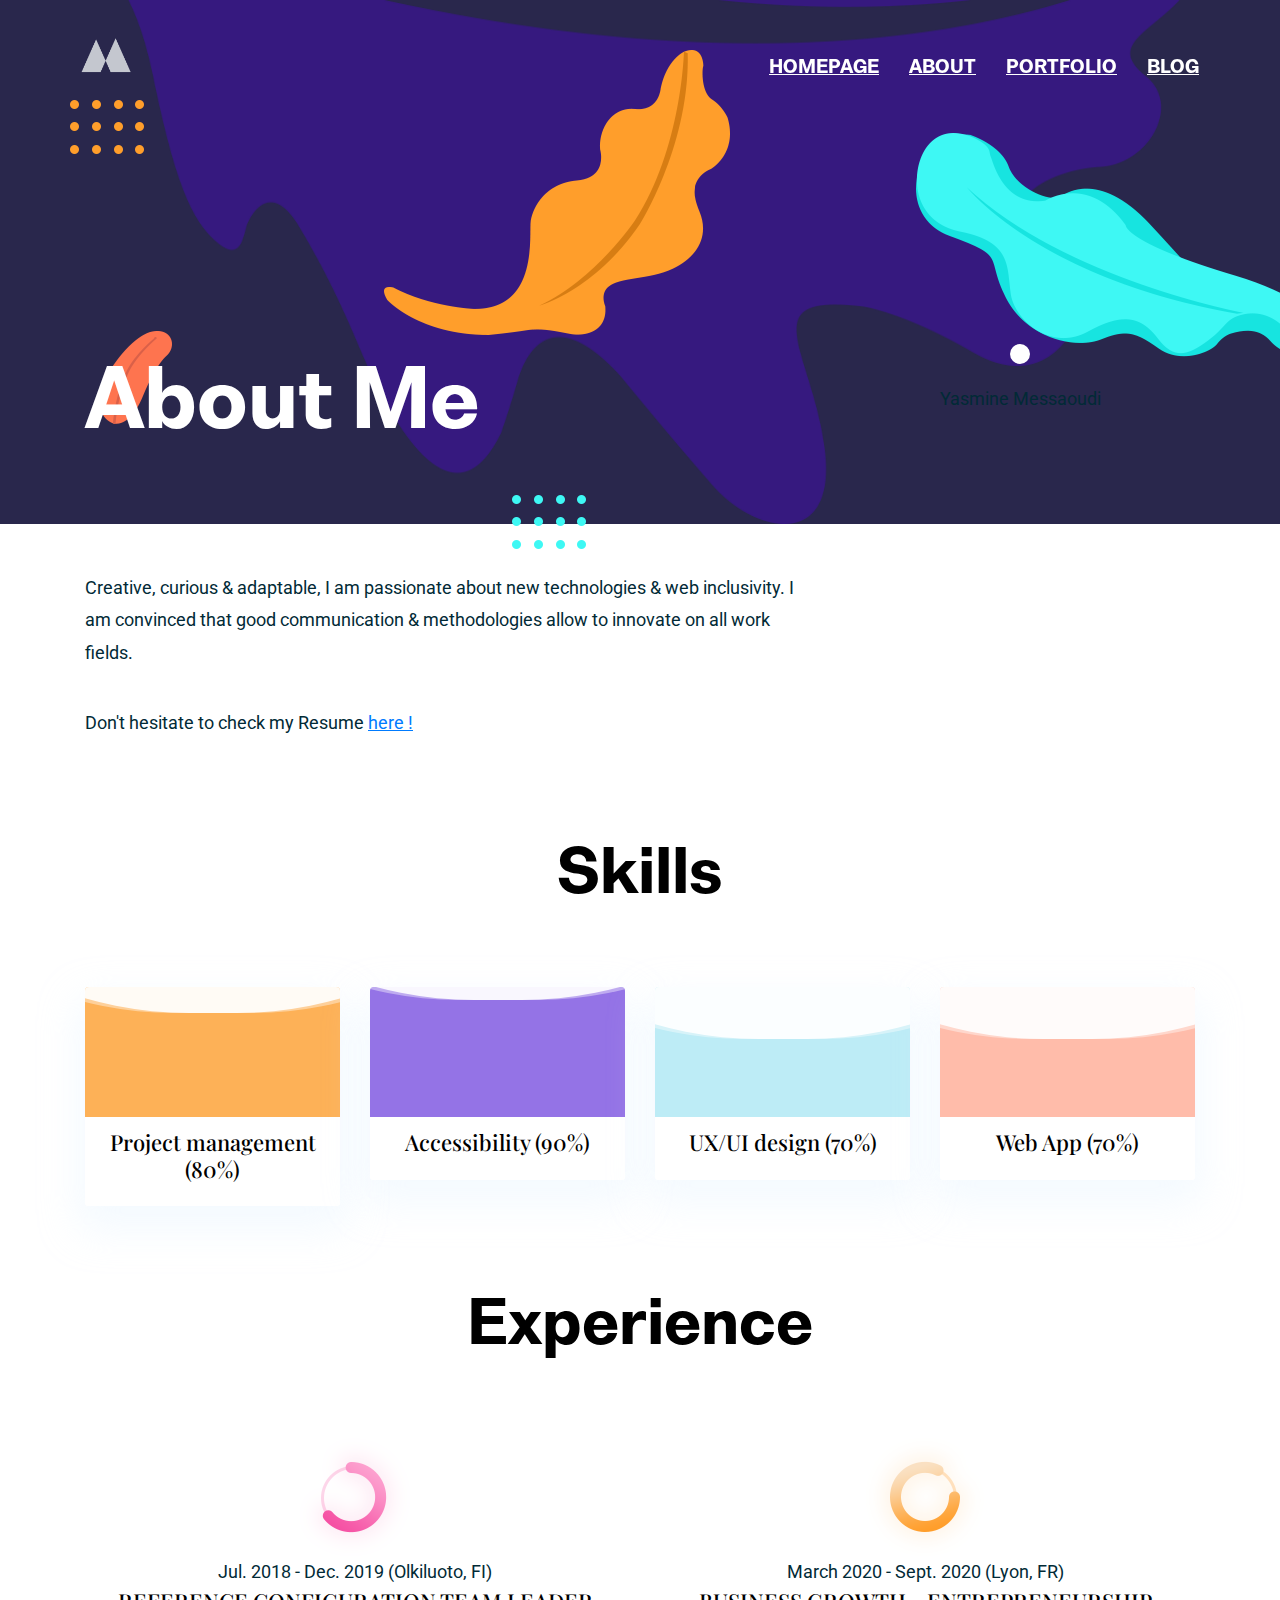
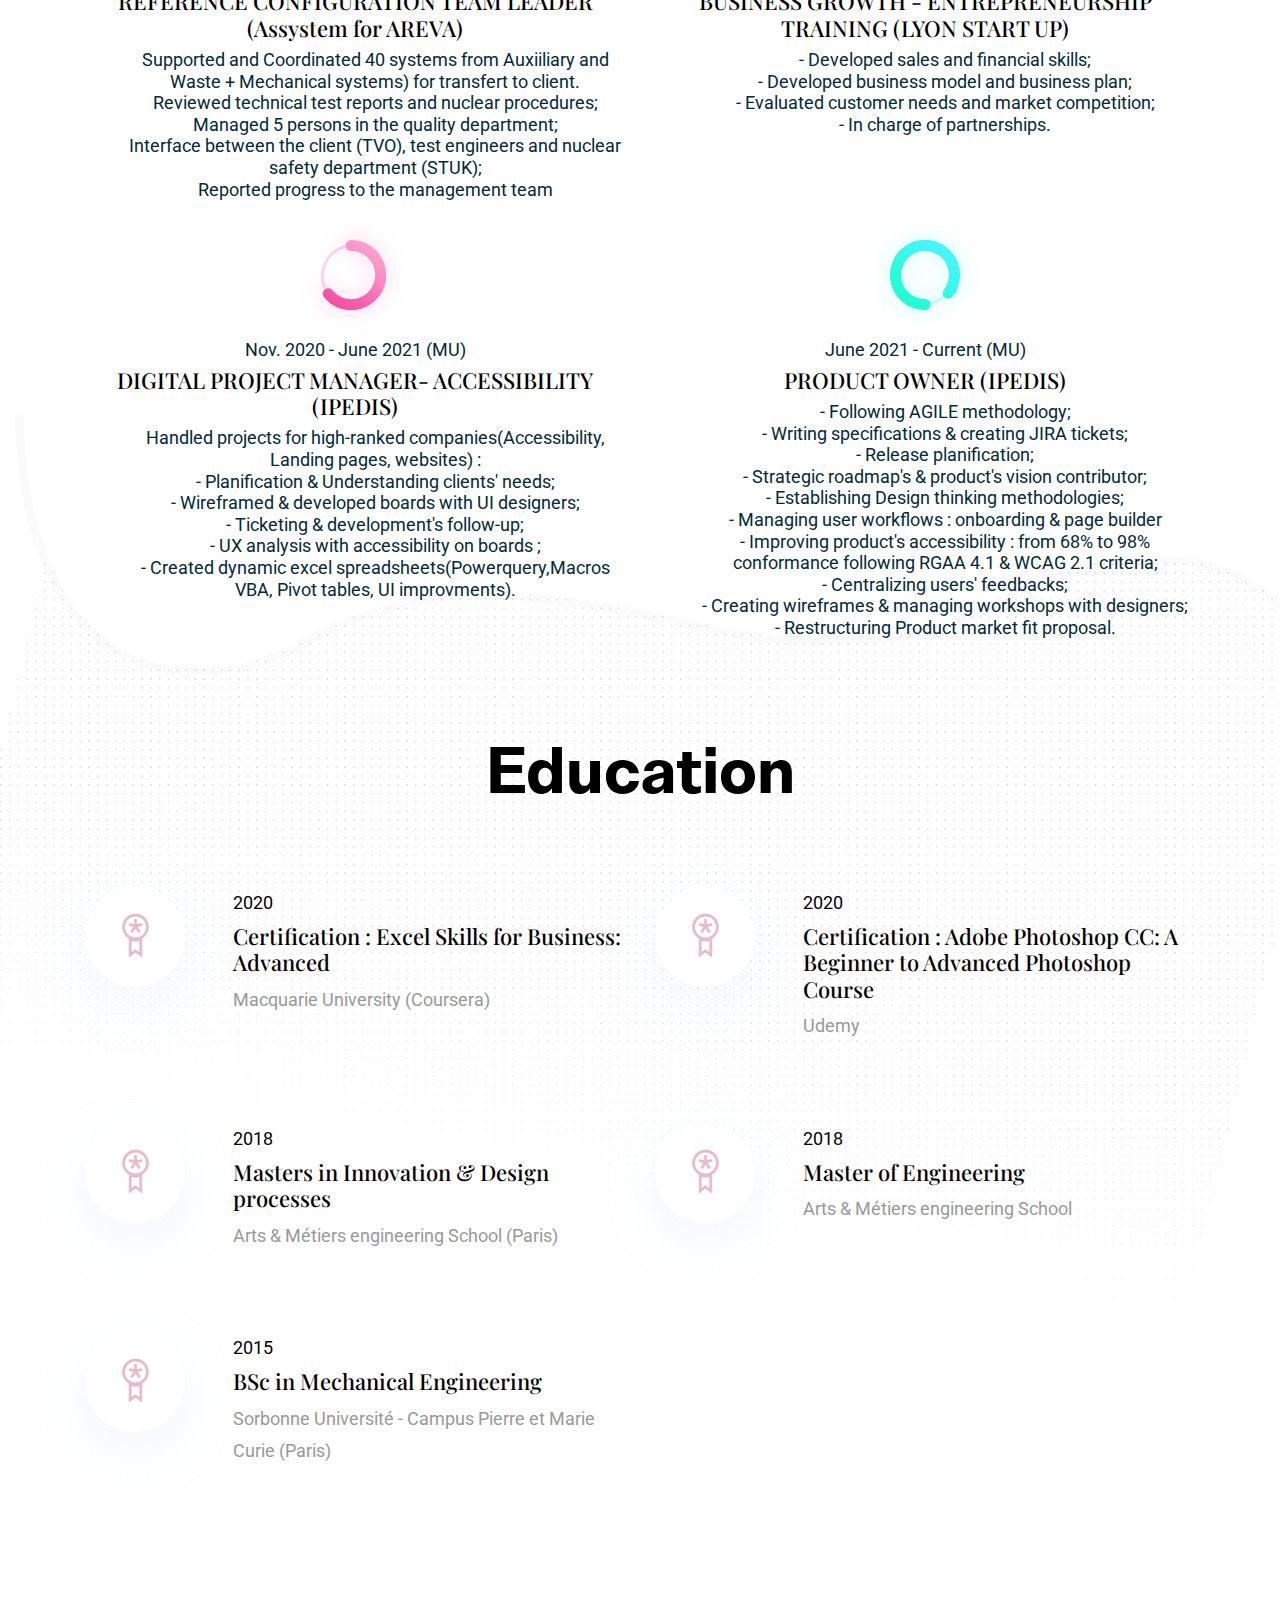
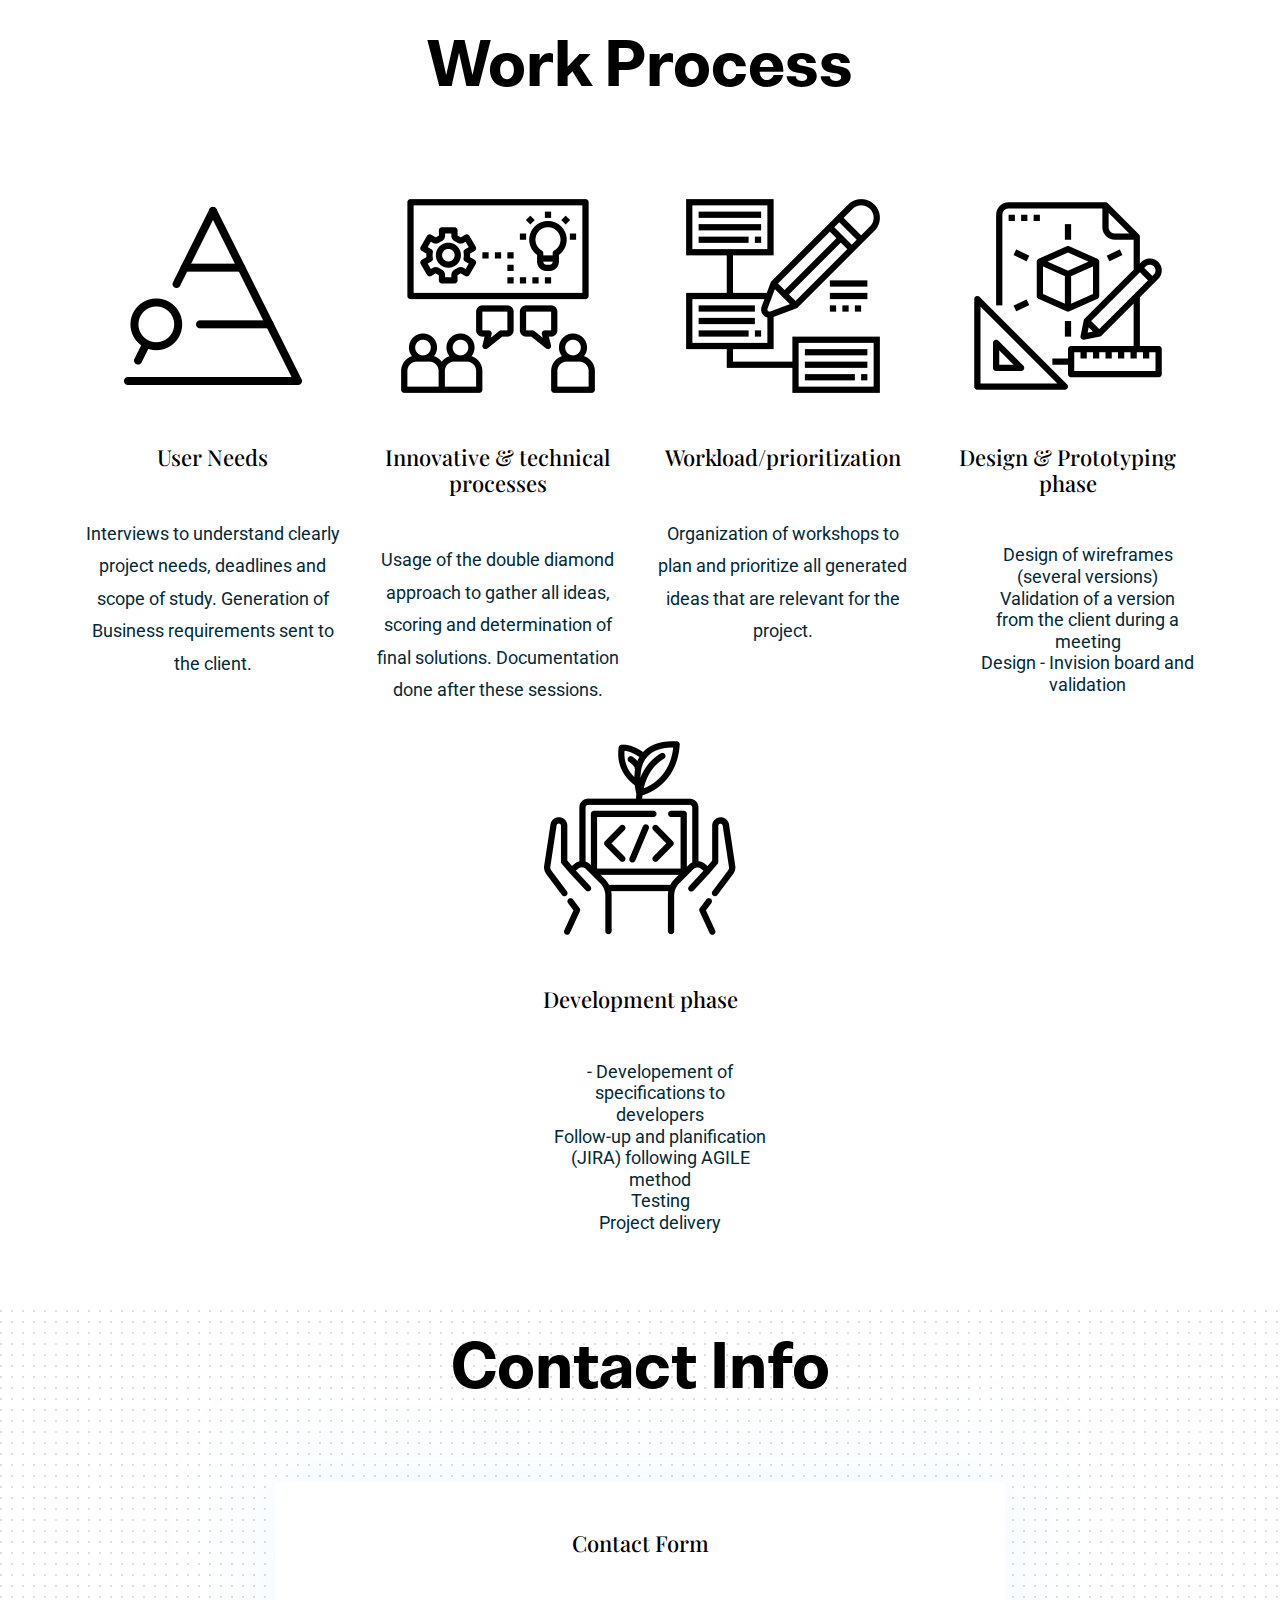
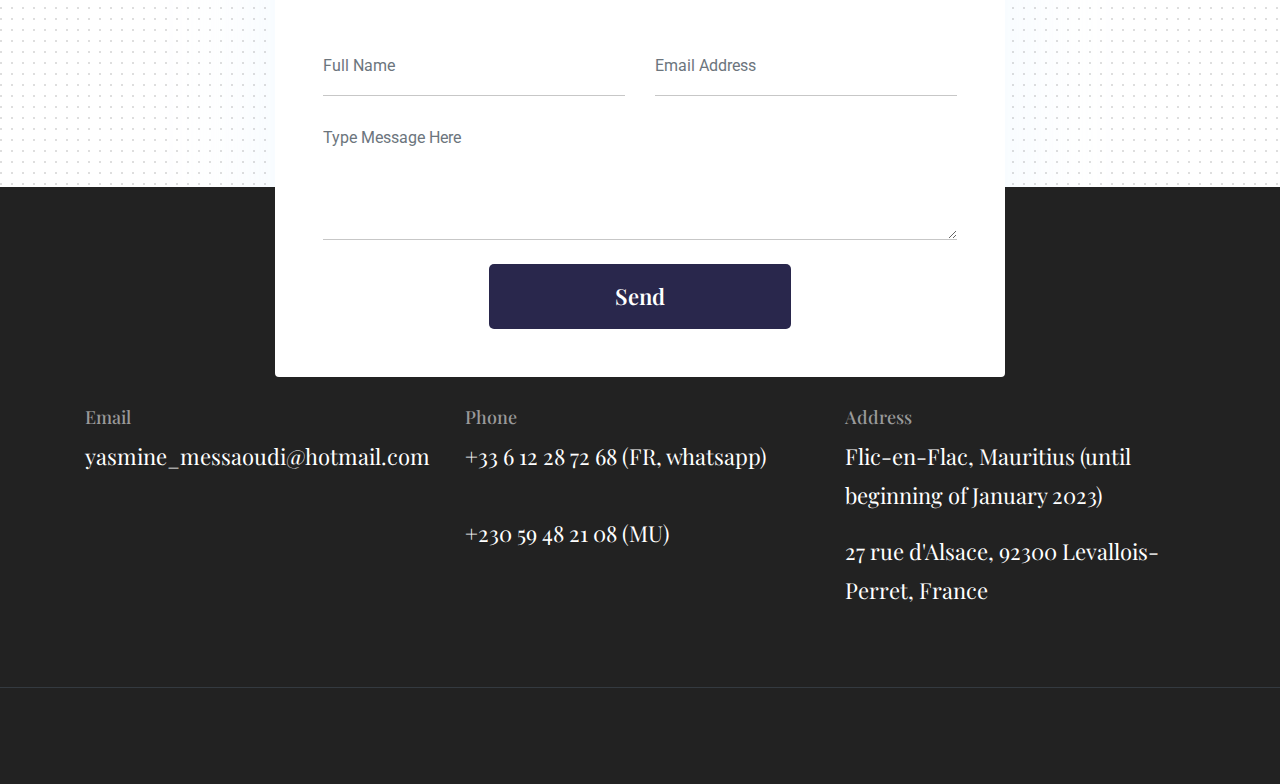
==== commit f0e4747a: "sync" ====
--- a/about.html
+++ b/about.html
@@ -411,10 +411,6 @@
     </div>
   </div>
   <div class="border-top text-center border-dark py-5">
-    <p class="mb-0 text-light">Copyright ©<script>
-        var CurrentYear = new Date().getFullYear()
-        document.write(CurrentYear)
-      </script> 
   </div>
 </footer>
 <!-- /footer -->
@@ -428,6 +424,16 @@
 <!-- filter -->
 <script src="plugins/shuffle/shuffle.min.js"></script>
 
+<script language="JavaScript">
+  // Code for validating the form
+  // Visit http://www.javascript-coder.com/html-form/javascript-form-validation.phtml
+  // for details
+  var frmvalidator  = new Validator("contactform");
+  frmvalidator.addValidation("name","req","Please provide your name"); 
+  frmvalidator.addValidation("email","req","Please provide your email"); 
+  frmvalidator.addValidation("email","email","Please enter a valid email address"); 
+  </script>
+
 <!-- Main Script -->
 <script src="js/script.js"></script>
 
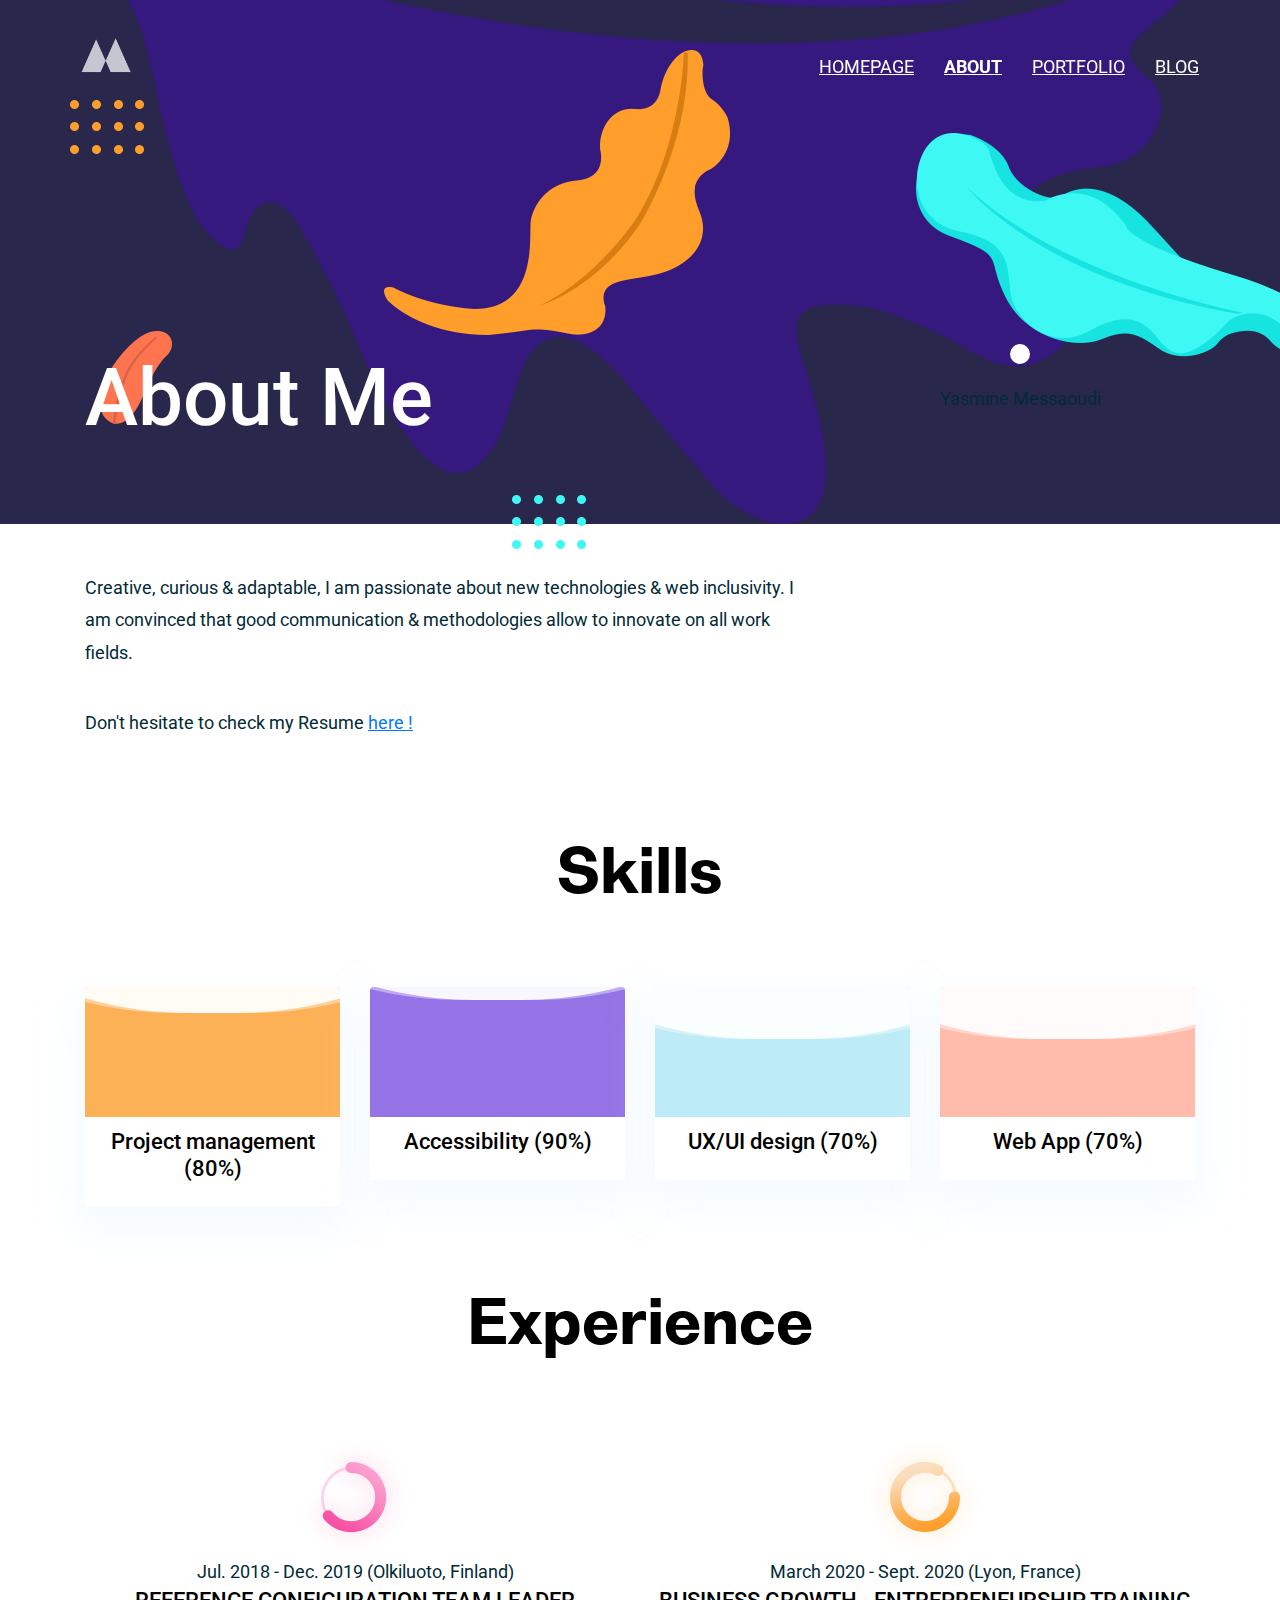
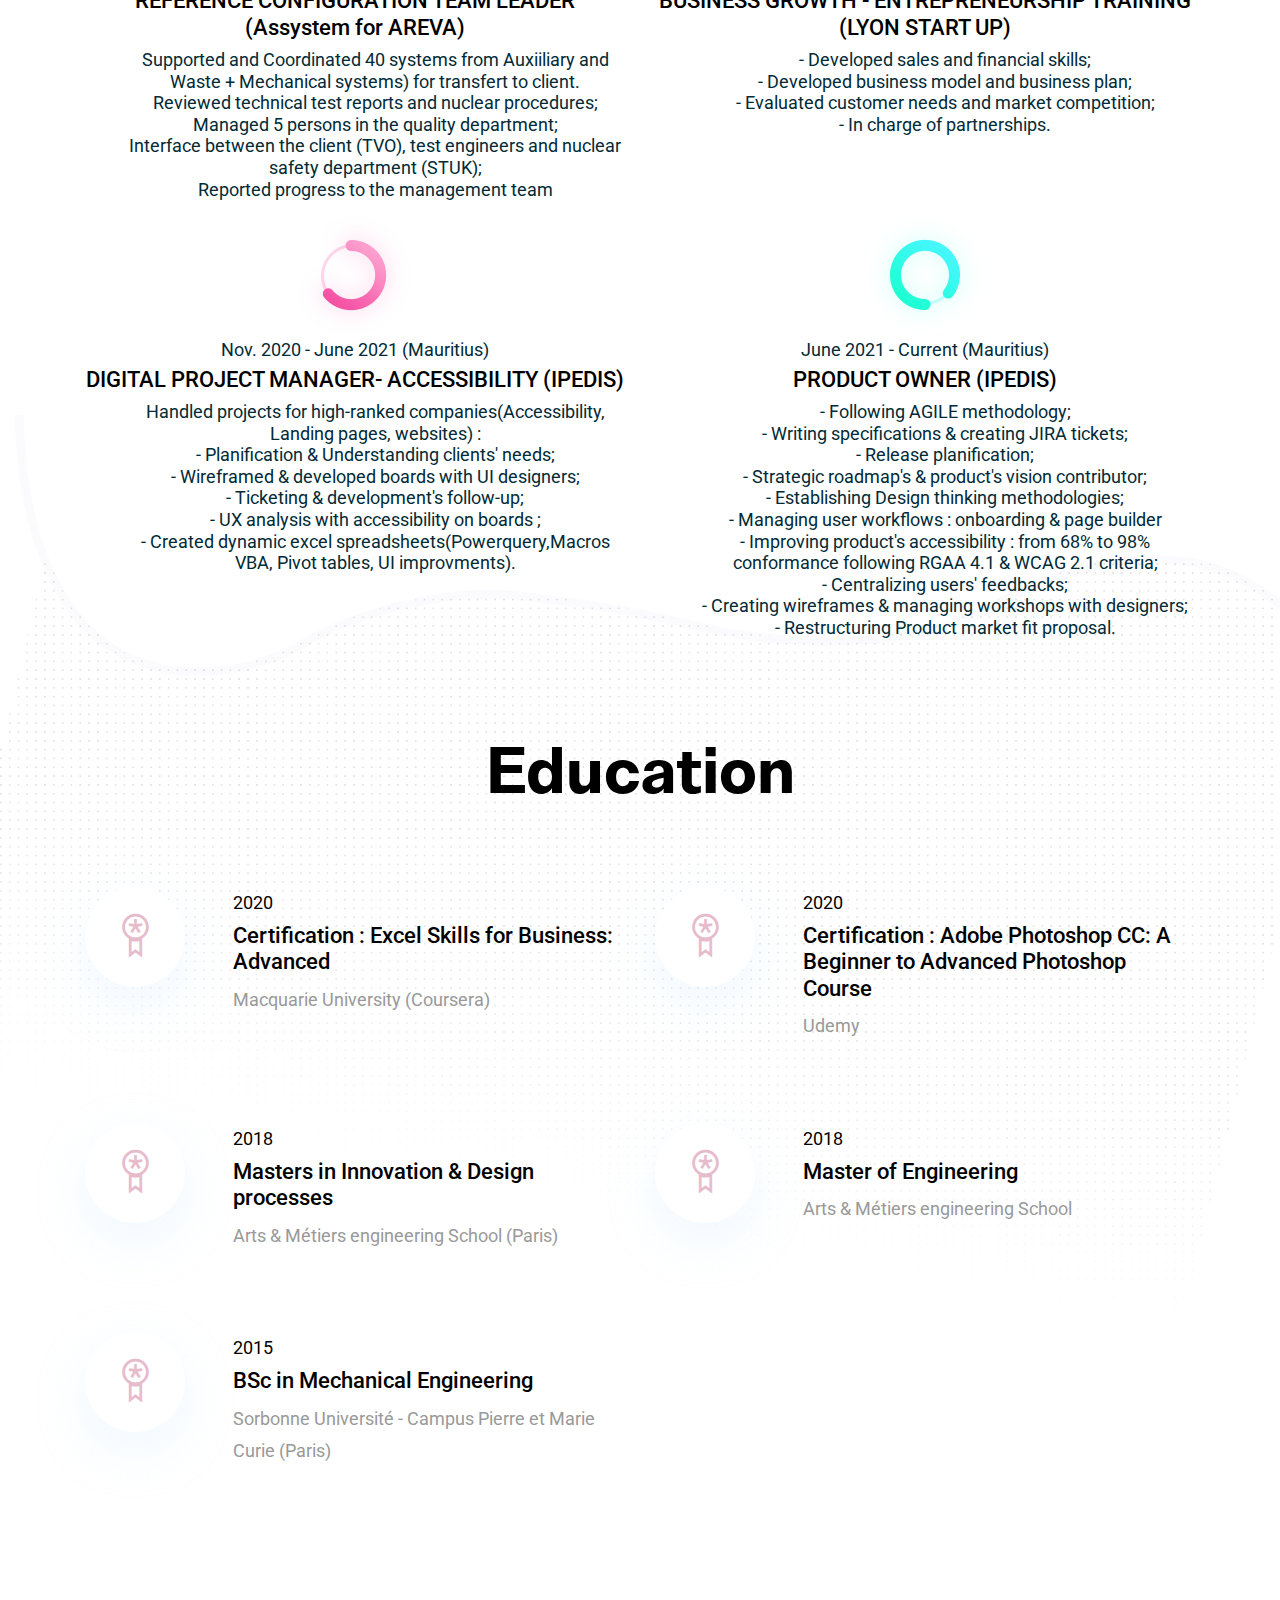
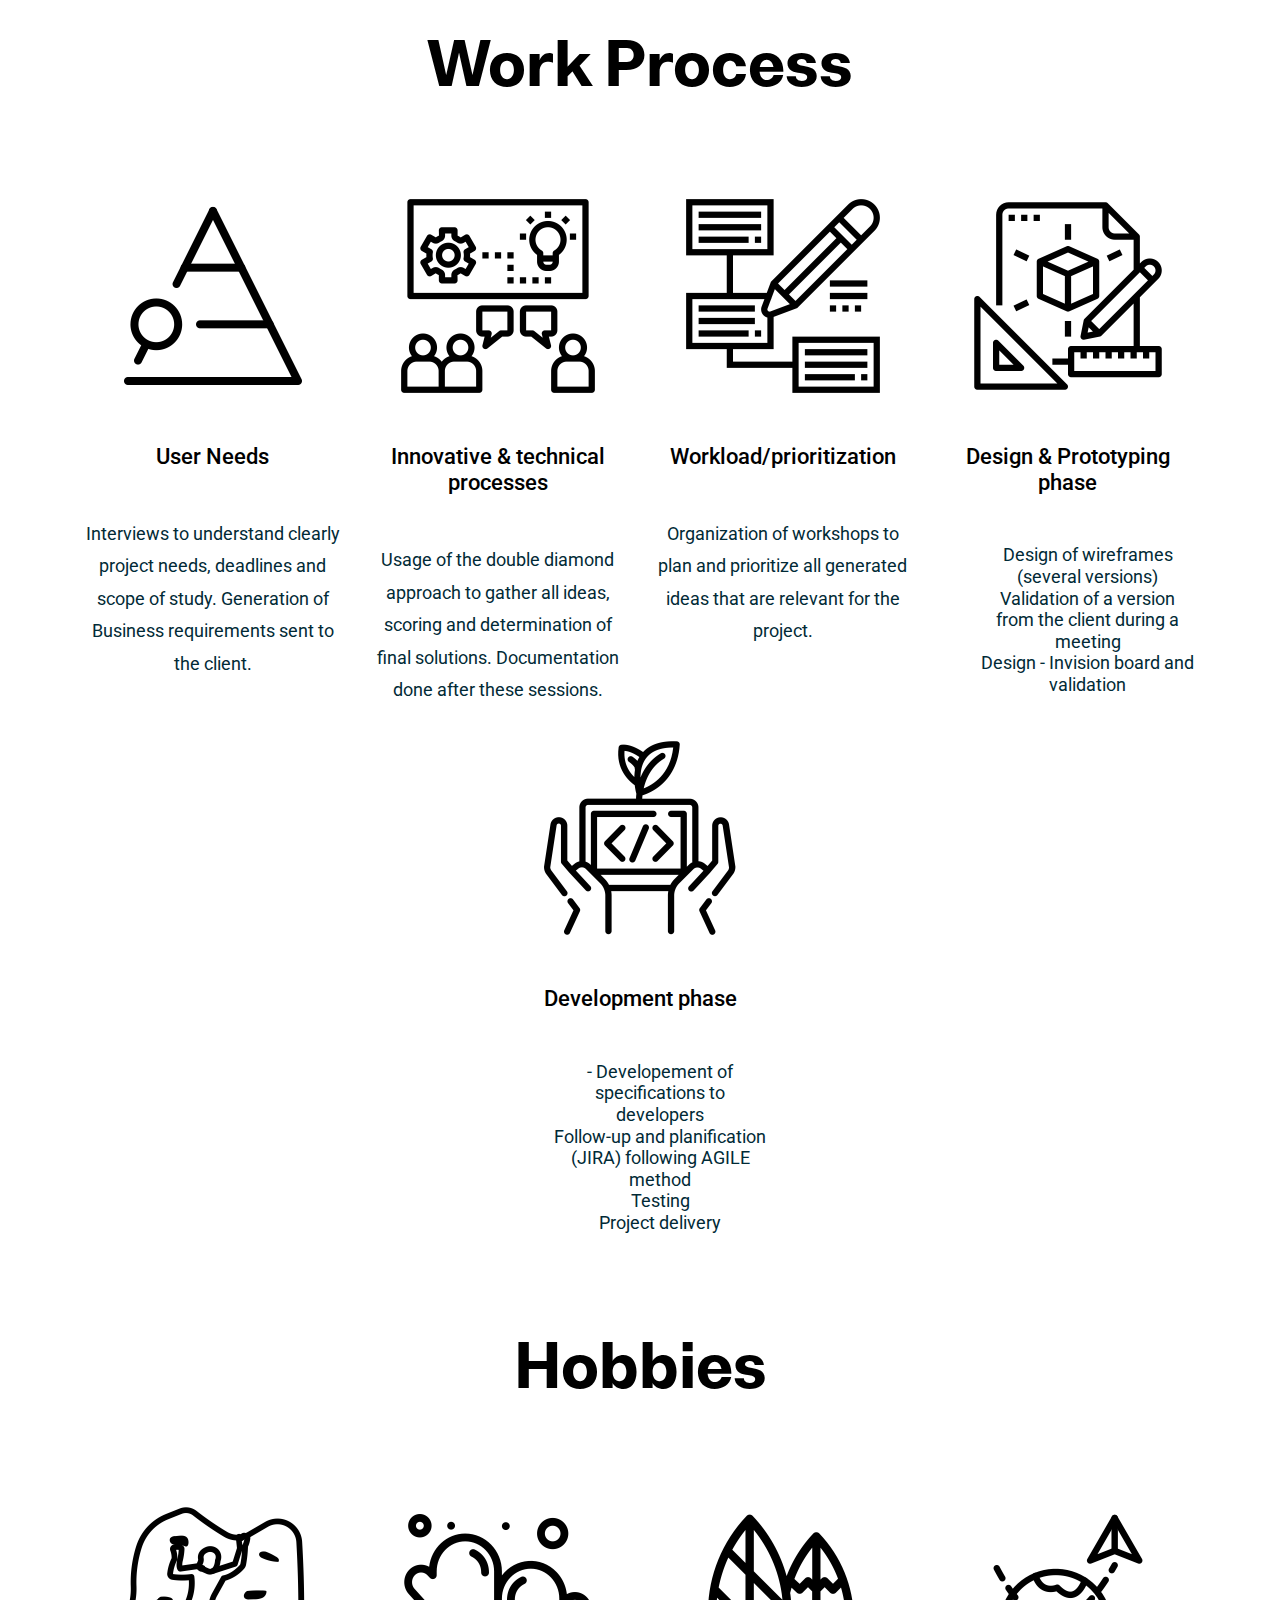
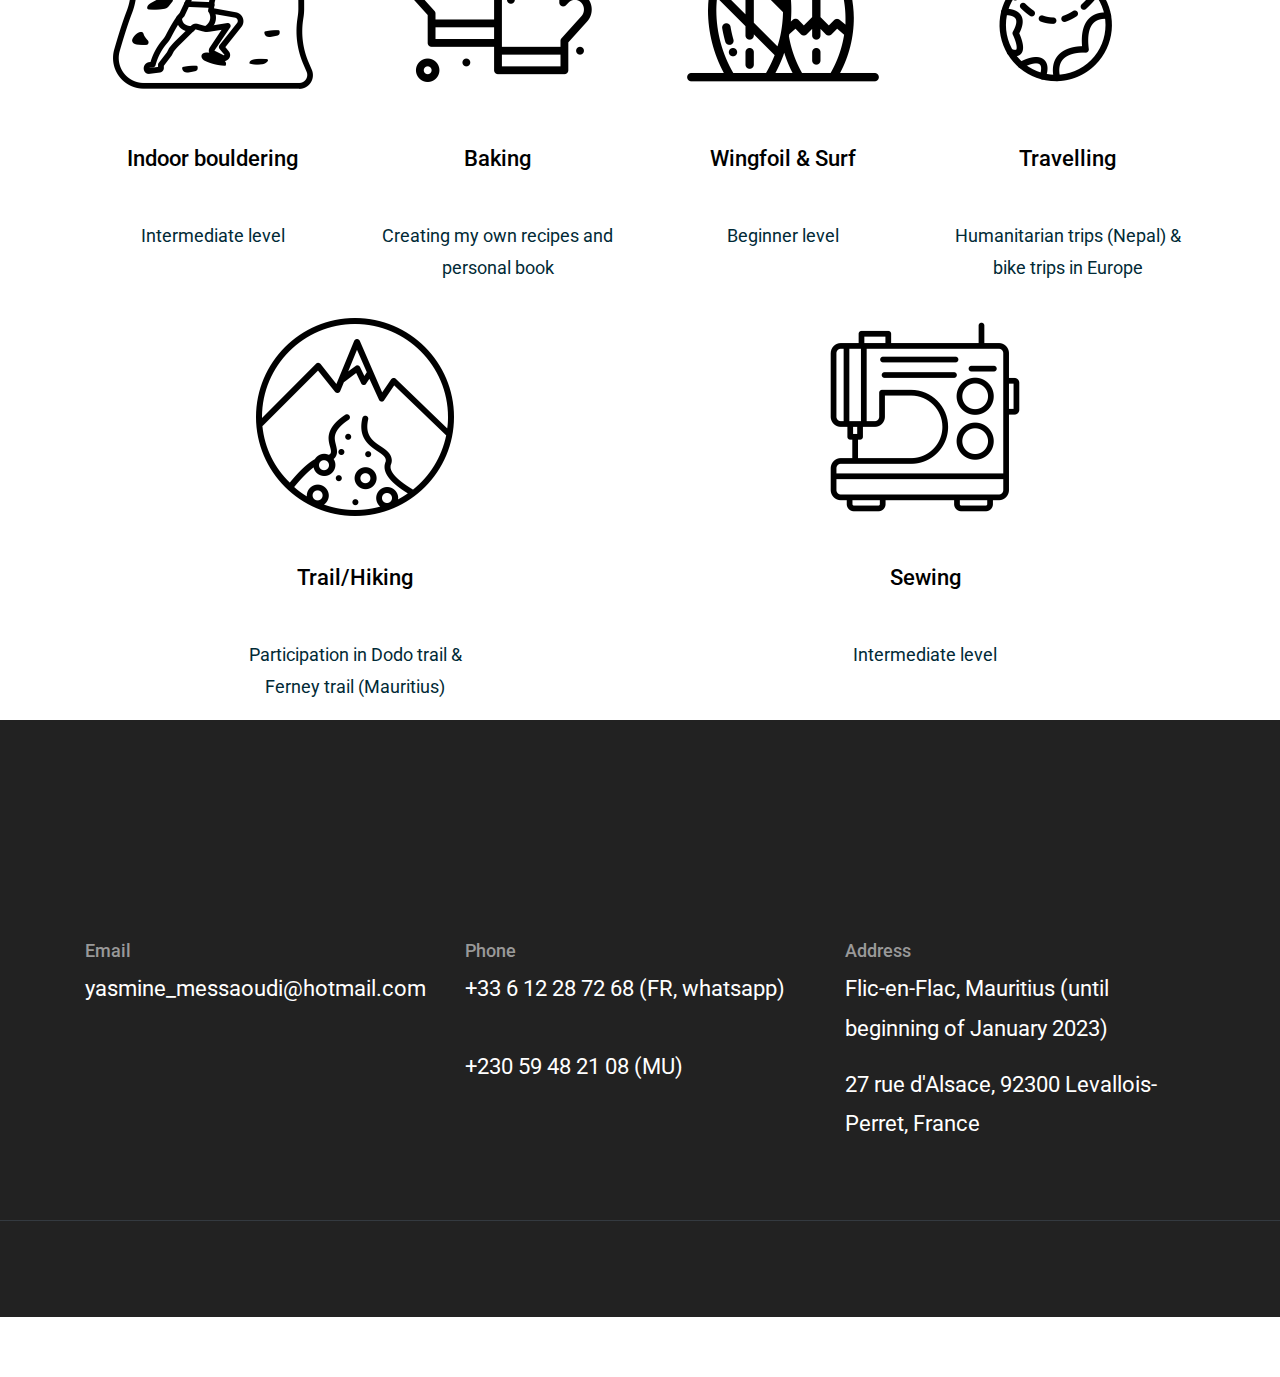
==== commit 78eeae48: "maj" ====
--- a/about.html
+++ b/about.html
@@ -161,7 +161,7 @@
       </div>
       <div class="col-lg-6 col-md-4 text-center">
         <img src="images/experience/icon-1.png" alt="">
-        <p class="mb-0">Jul. 2018 - Dec. 2019 (Olkiluoto, FI)</p>
+        <p class="mb-0">Jul. 2018 - Dec. 2019 (Olkiluoto, Finland)</p>
         <h3>REFERENCE CONFIGURATION TEAM LEADER (Assystem for AREVA) </h3>
         <p class="mb-0 text-left">
           <ul>
@@ -175,7 +175,7 @@
       </div>
       <div class="col-lg-6 col-md-4 text-center">
         <img src="images/experience/icon-2.png" alt="">
-        <p class="mb-0">March 2020 - Sept. 2020 (Lyon, FR)</p>
+        <p class="mb-0">March 2020 - Sept. 2020 (Lyon, France)</p>
         <h3>BUSINESS GROWTH - ENTREPRENEURSHIP TRAINING (LYON START UP)</h3>
         <p class="mb-0 text-left">
           <ul>
@@ -188,7 +188,7 @@
 
       <div class="col-lg-6 col-md-4 text-center">
         <img src="images/experience/icon-1.png" alt="">
-        <p class="mb-0">Nov. 2020 - June 2021 (MU)</p>
+        <p class="mb-0">Nov. 2020 - June 2021 (Mauritius)</p>
         <h3>DIGITAL PROJECT MANAGER- ACCESSIBILITY (IPEDIS)</h3>
         <p class="mb-0 text-left"> 
           <ul>
@@ -203,7 +203,7 @@
 
       <div class="col-lg-6 col-md-4 text-center">
         <img src="images/experience/icon-3.png" alt="">
-        <p class="mb-0">June 2021 - Current (MU)</p>
+        <p class="mb-0">June 2021 - Current (Mauritius)</p>
         <h3>PRODUCT OWNER  (IPEDIS)</h3>
         <p class="mb-0 text-left">
           <ul>
@@ -356,37 +356,60 @@
 </section>
 <!-- ./Work Process -->
 
-<!-- contact -->
-<section class="section section-on-footer" data-background="images/backgrounds/bg-dots.png">
-  <div class="container">
-    <div class="row">
-      <div class="col-12 text-center">
-        <h2 class="section-title">Contact Info</h2>
-      </div>
-      <div class="col-lg-8 mx-auto">
-        <div class="bg-white rounded text-center p-5 shadow-down">
-          <h4 class="mb-80">Contact Form</h4>
-          <form action="contact.php" class="row">
-            <div class="col-md-6">
-              <input type="text" id="name" name="name" placeholder="Full Name" aria-required="true"autocomplete="name" class="form-control px-0 mb-4">
-            </div>
-            <div class="col-md-6">
-              <input type="email" id="email" name="email" placeholder="Email Address" autocomplete="email" aria-required="true" class="form-control px-0 mb-4">
-            </div>
-            <div class="col-12">
-              <textarea name="message" id="message" class="form-control px-0 mb-4"
-                placeholder="Type Message Here" aria-required="true"></textarea>
-            </div>
-            <div class="col-lg-6 col-10 mx-auto">
-              <button class="btn btn-primary w-100">send</button>
-            </div>
-          </form>
-        </div>
-      </div>
-    </div>
-  </div>
-</section>
-<!-- /contact -->
+<!-- Hobbies -->
+<section class="section">
+  <div class="container">
+    <div class="row justify-content-around">
+      <div class="col-lg-12 text-center">
+        <h2 class="section-title">Hobbies</h2>
+      </div>
+      <div class="col-lg-3 col-md-5 text-center hover-shadow pt-3">
+        <div class="">
+          <img src="images/icons/bouldering.png" class="mb-5" alt="">
+          <h3 class="mb-5"> Indoor bouldering</h3>
+          <p> Intermediate level</p>
+        </div>
+      </div>
+
+        <div class="col-lg-3 col-md-5 text-center hover-shadow pt-3">
+          <div class="">
+            <img src="images/icons/baking.png" class="mb-5" alt="">
+            <h3 class="mb-5"> Baking</h3>
+            <p> Creating my own recipes and personal book</p>
+          </div>
+        </div>
+        <div class="col-lg-3 col-md-5 text-center hover-shadow pt-3">
+          <div class="">
+            <img src="images/icons/surf.png" class="mb-5" alt="">
+            <h3 class="mb-5"> Wingfoil & Surf</h3>
+            <p>Beginner level</p>
+          </div>
+        </div>
+        <div class="col-lg-3 col-md-5 text-center hover-shadow pt-3">
+          <div class="">
+            <img src="images/icons/travel.png" class="mb-5" alt="">
+            <h3 class="mb-5"> Travelling</h3>
+            <p>Humanitarian trips (Nepal) & bike trips in Europe</p>
+          </div>
+        </div>
+        <div class="col-lg-3 col-md-5 text-center hover-shadow pt-3">
+          <div class="">
+            <img src="images/icons/hiking.png" class="mb-5" alt="">
+            <h3 class="mb-5"> Trail/Hiking</h3>
+            <p>Participation in Dodo trail & Ferney trail (Mauritius)</p>
+          </div>
+        </div>
+        <div class="col-lg-3 col-md-5 text-center hover-shadow pt-3">
+          <div class="">
+            <img src="images/icons/sewing.png" class="mb-5" alt="">
+            <h3 class="mb-5"> Sewing</h3>
+            <p>Intermediate level</p>
+          </div>
+        </div>
+      </div>
+    </div>
+  </div>
+
 
 <!-- footer -->
 <footer class="bg-dark footer-section">
@@ -424,15 +447,6 @@
 <!-- filter -->
 <script src="plugins/shuffle/shuffle.min.js"></script>
 
-<script language="JavaScript">
-  // Code for validating the form
-  // Visit http://www.javascript-coder.com/html-form/javascript-form-validation.phtml
-  // for details
-  var frmvalidator  = new Validator("contactform");
-  frmvalidator.addValidation("name","req","Please provide your name"); 
-  frmvalidator.addValidation("email","req","Please provide your email"); 
-  frmvalidator.addValidation("email","email","Please enter a valid email address"); 
-  </script>
 
 <!-- Main Script -->
 <script src="js/script.js"></script>
--- a/css/style.css
+++ b/css/style.css
@@ -38,9 +38,11 @@
 
 h1, h2, h3, h4, h5, h6 {
   color: #000;
-  font-family: "Playfair Display", serif;
+  font-family: "Roboto", sans-serif;
   line-height: 1.2;
 }
+
+
 
 h1, .h1 {
   font-size: 80px;
@@ -81,7 +83,7 @@
 /* Button style */
 .btn {
   font-size: 22px;
-  font-family: "Playfair Display", serif;
+  font-family: "Roboto", sans-serif;
   text-transform: capitalize;
   padding: 16px 44px;
   border-radius: 5px;
@@ -339,11 +341,11 @@
 }
 
 .font-secondary {
-  font-family: "Playfair Display", serif !important;
+  font-family: "Roboto";
 }
 
 .font-tertiary {
-  font-family: "BwNistaInt-xBd" !important;
+  font-family: "Roboto";
 }
 
 .shadow {
@@ -471,7 +473,7 @@
 }
 
 .navbar .nav-item .nav-link {
-  font-family: "BwNistaInt-xBd";
+  font-family: "Roboto";
   text-transform: uppercase;
   padding: 15px;
 }
@@ -804,7 +806,7 @@
 }
 
 .content strong {
-  font-family: "Playfair Display", serif;
+  font-family: "Roboto";
   font-size: 22px;
   font-weight: normal;
   color: #000;
@@ -936,4 +938,5 @@
   font-weight: bold;
 }
 
+
 /*# sourceMappingURL=maps/style.css.map */
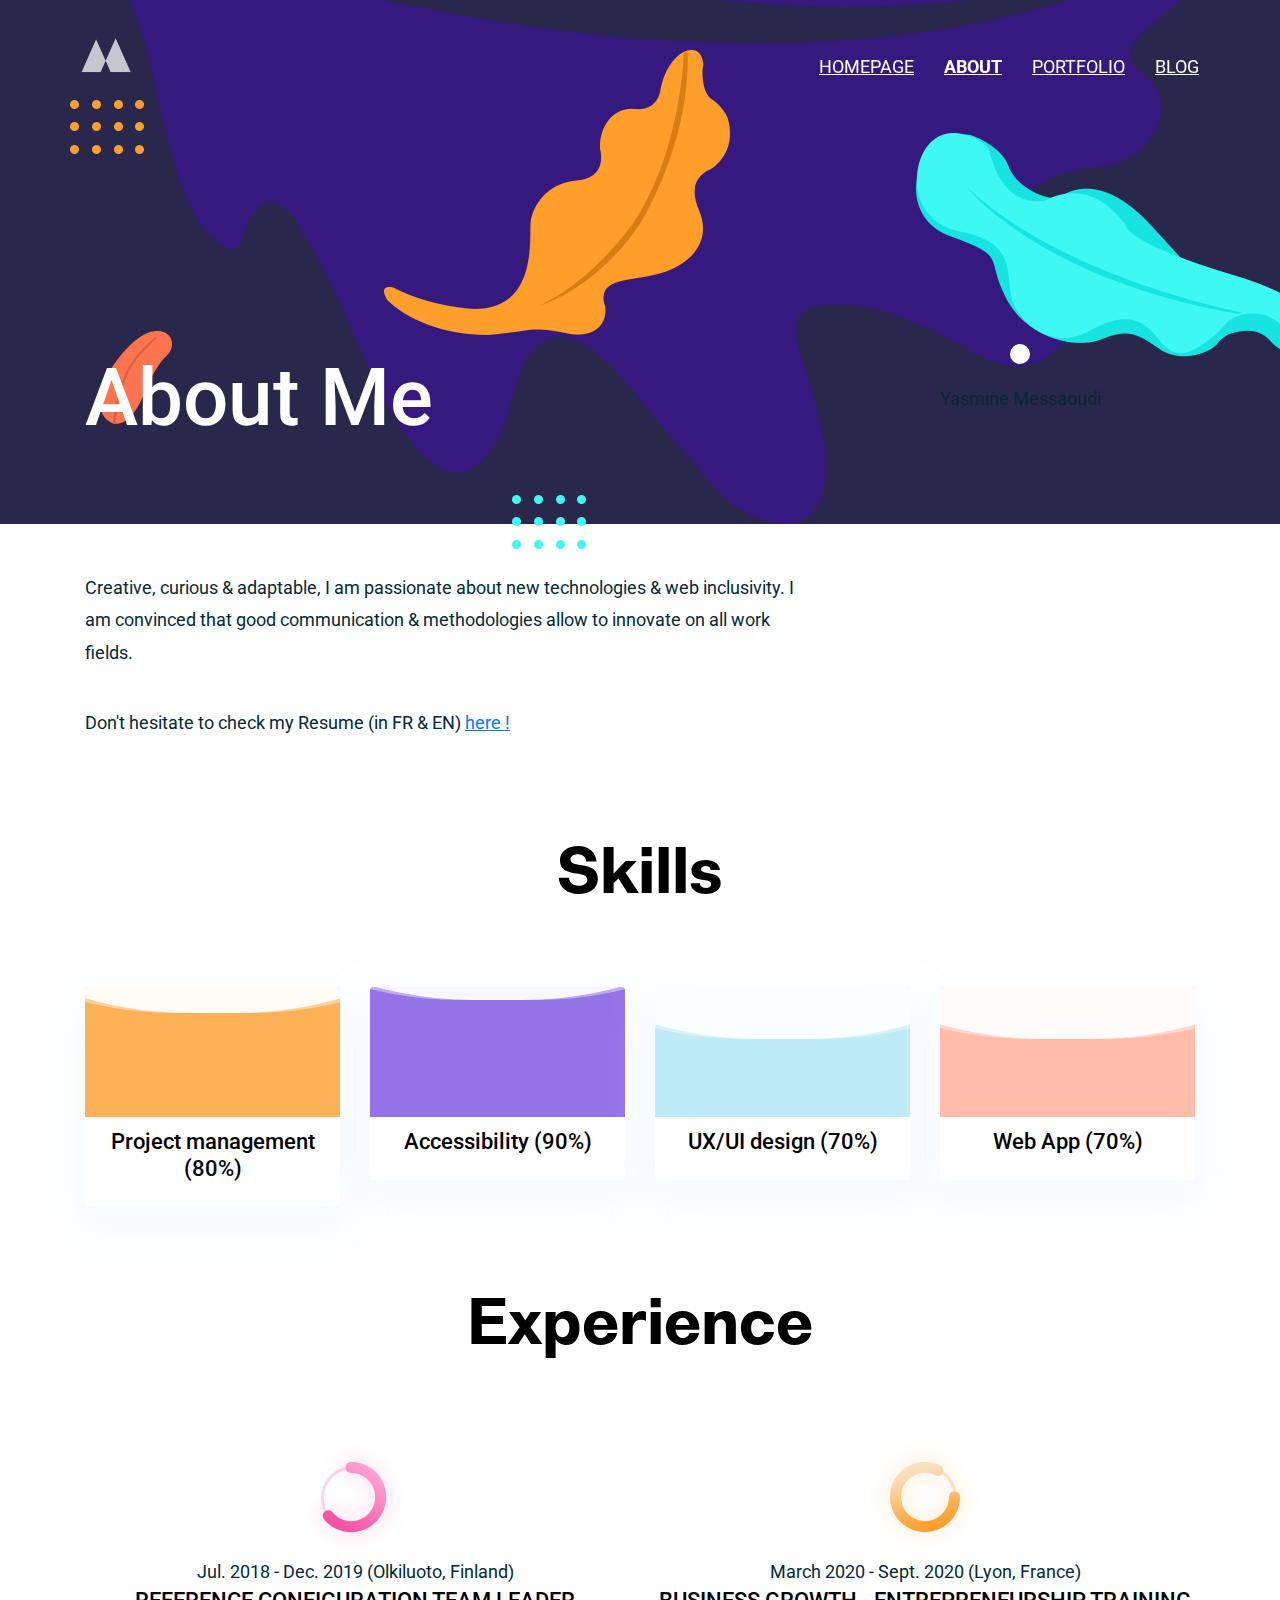
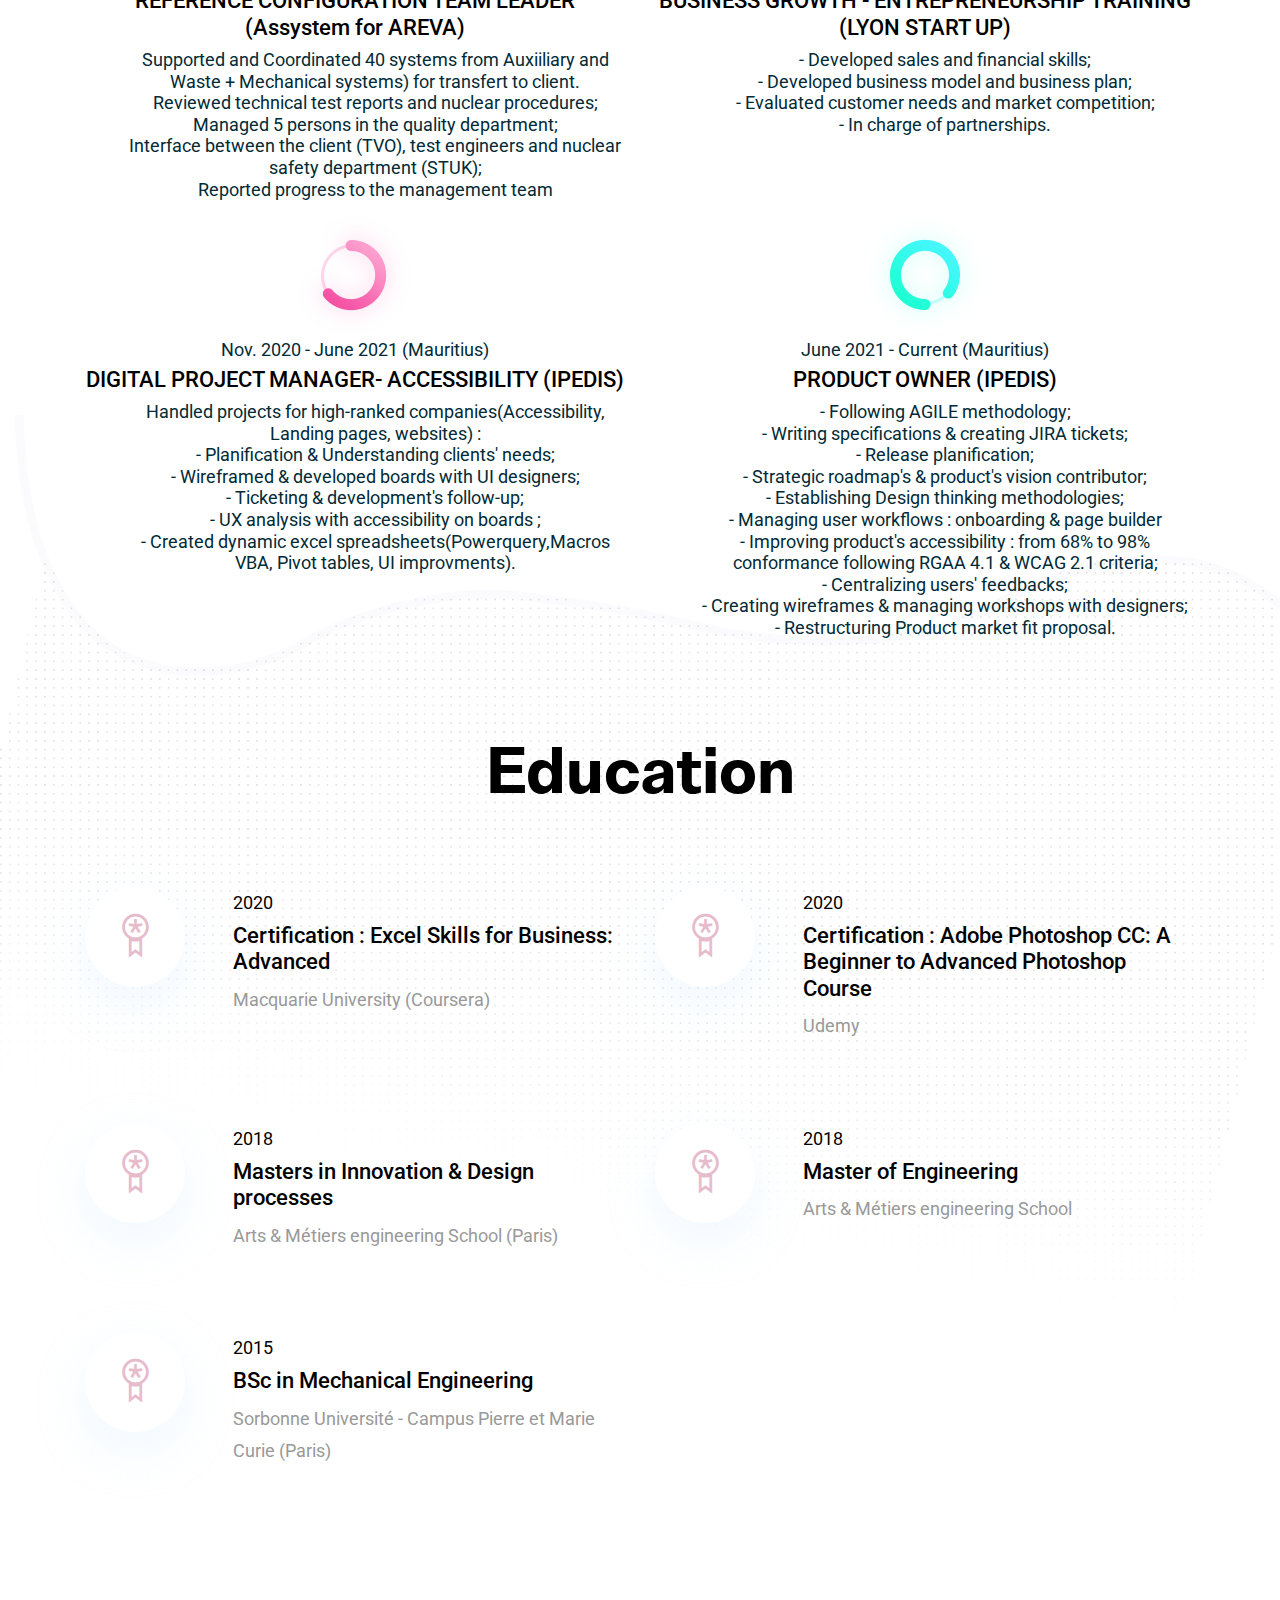
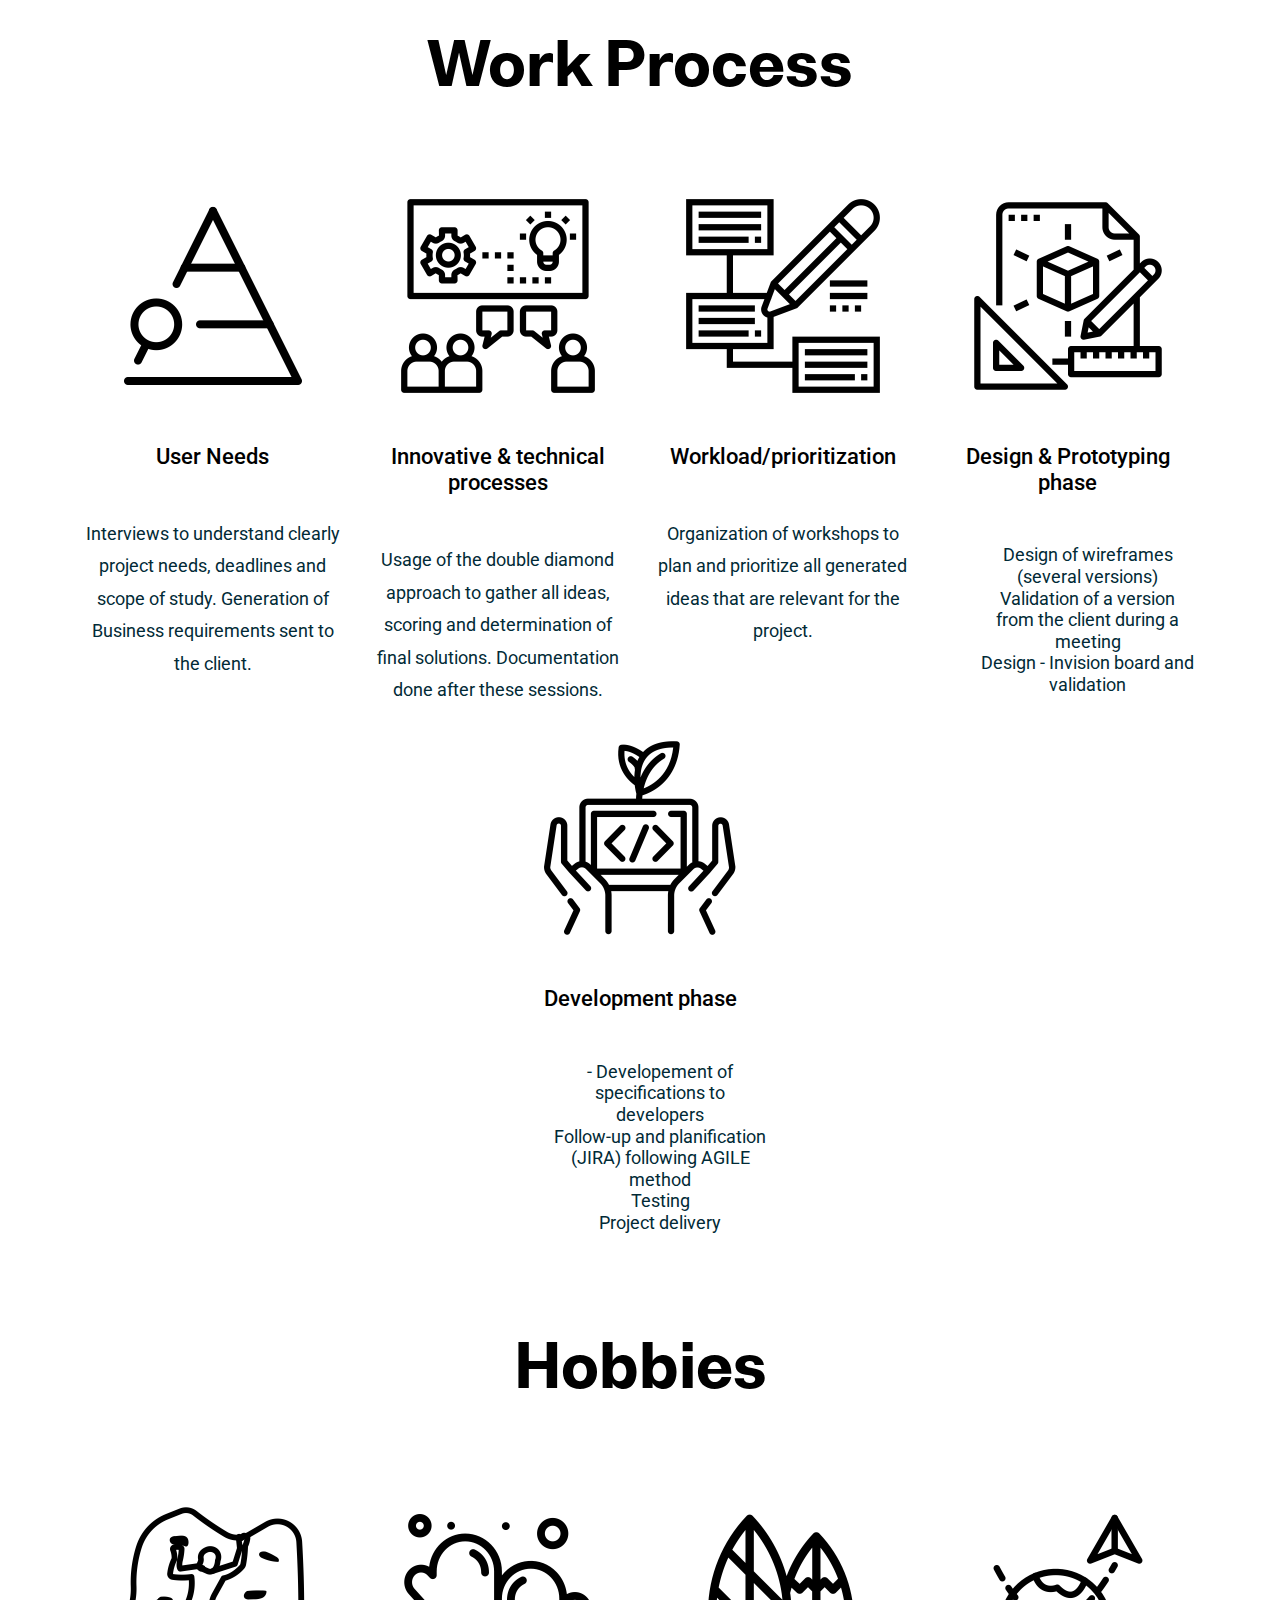
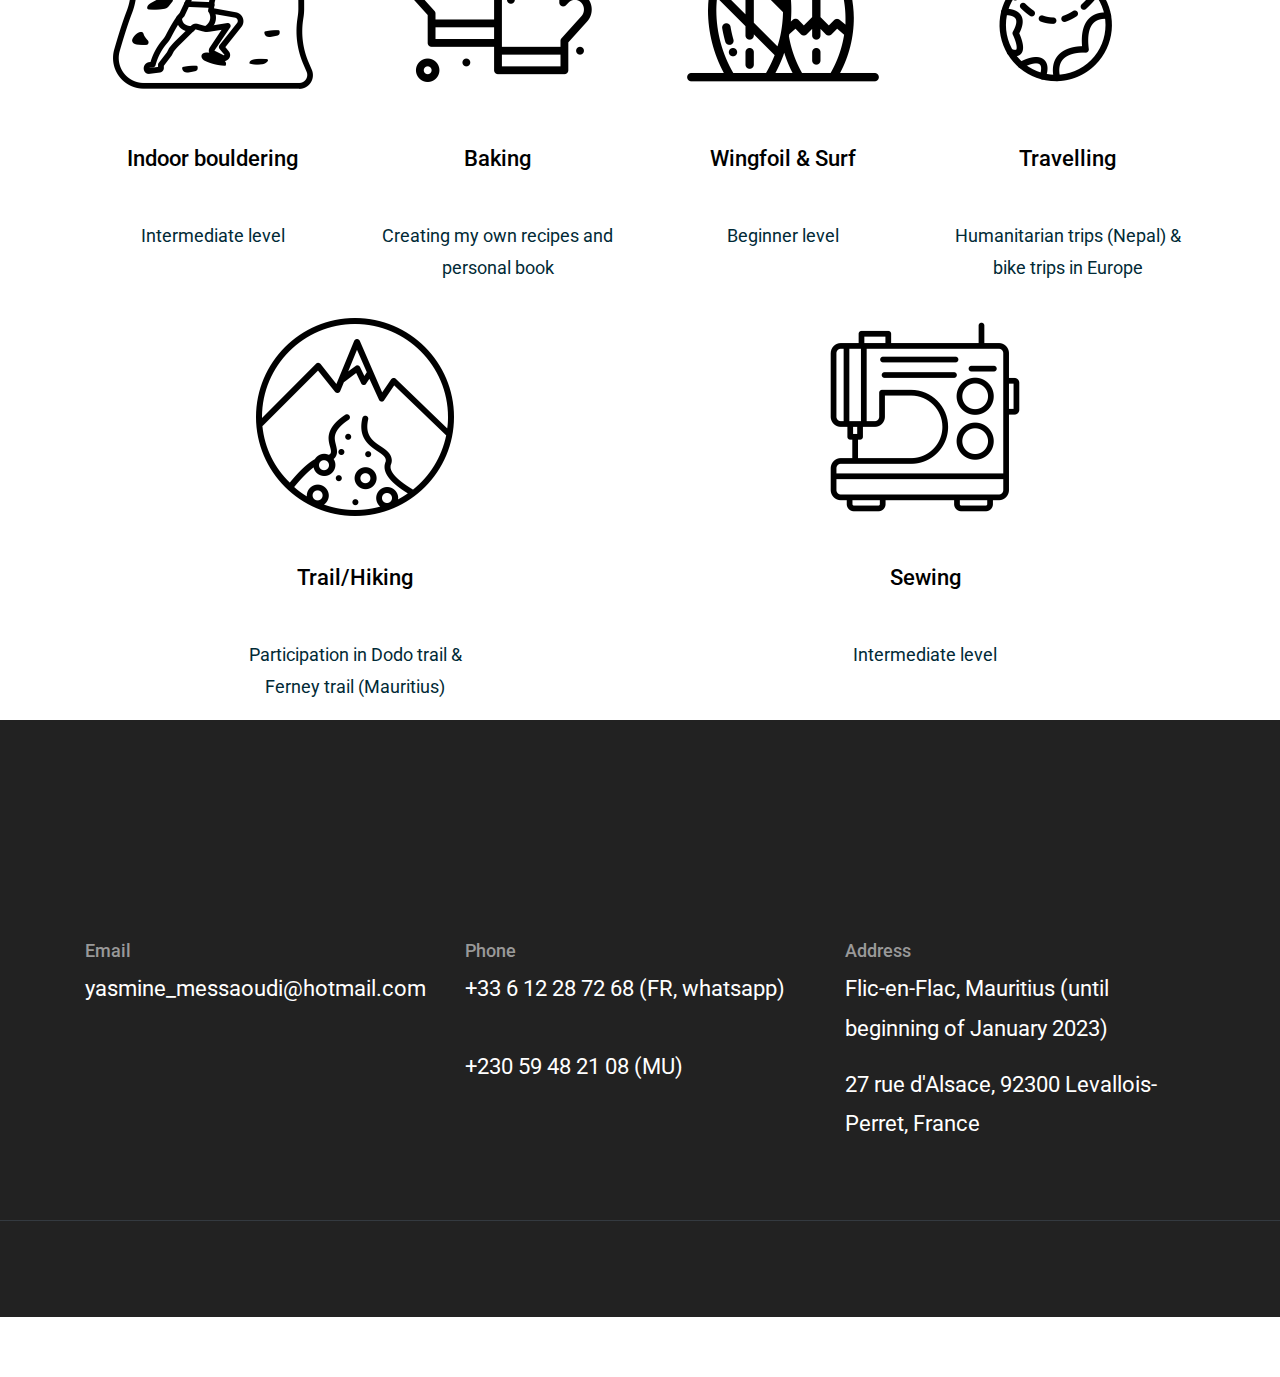
==== commit 58cd3e17: "maj CV" ====
--- a/about.html
+++ b/about.html
@@ -87,7 +87,7 @@
           & web inclusivity. I am convinced that good communication &
           methodologies allow to innovate on all work fields. </p> <br>
 
-        <p>Don't hesitate to check my Resume <span><a href="https://drive.google.com/file/d/1xuKCyHhJXS5-tUqmaSb-q7WVzwphiDNr/view?usp=sharing" aria-label="Resume of Yasmine Messaoudi - New link" target="_blank">here !</a></span></p>
+        <p>Don't hesitate to check my Resume (in FR & EN) <span><a href="https://drive.google.com/file/d/1_cNXLI784c7psAZ5N3b3JcaMZtm7nzin/view?usp=sharing" aria-label="Resume of Yasmine Messaoudi - New link" target="_blank">here !</a></span></p>
       </div>
       <div class="col-md-4 text-center drag-lg-top">
         <div class="shadow-down mb-4">
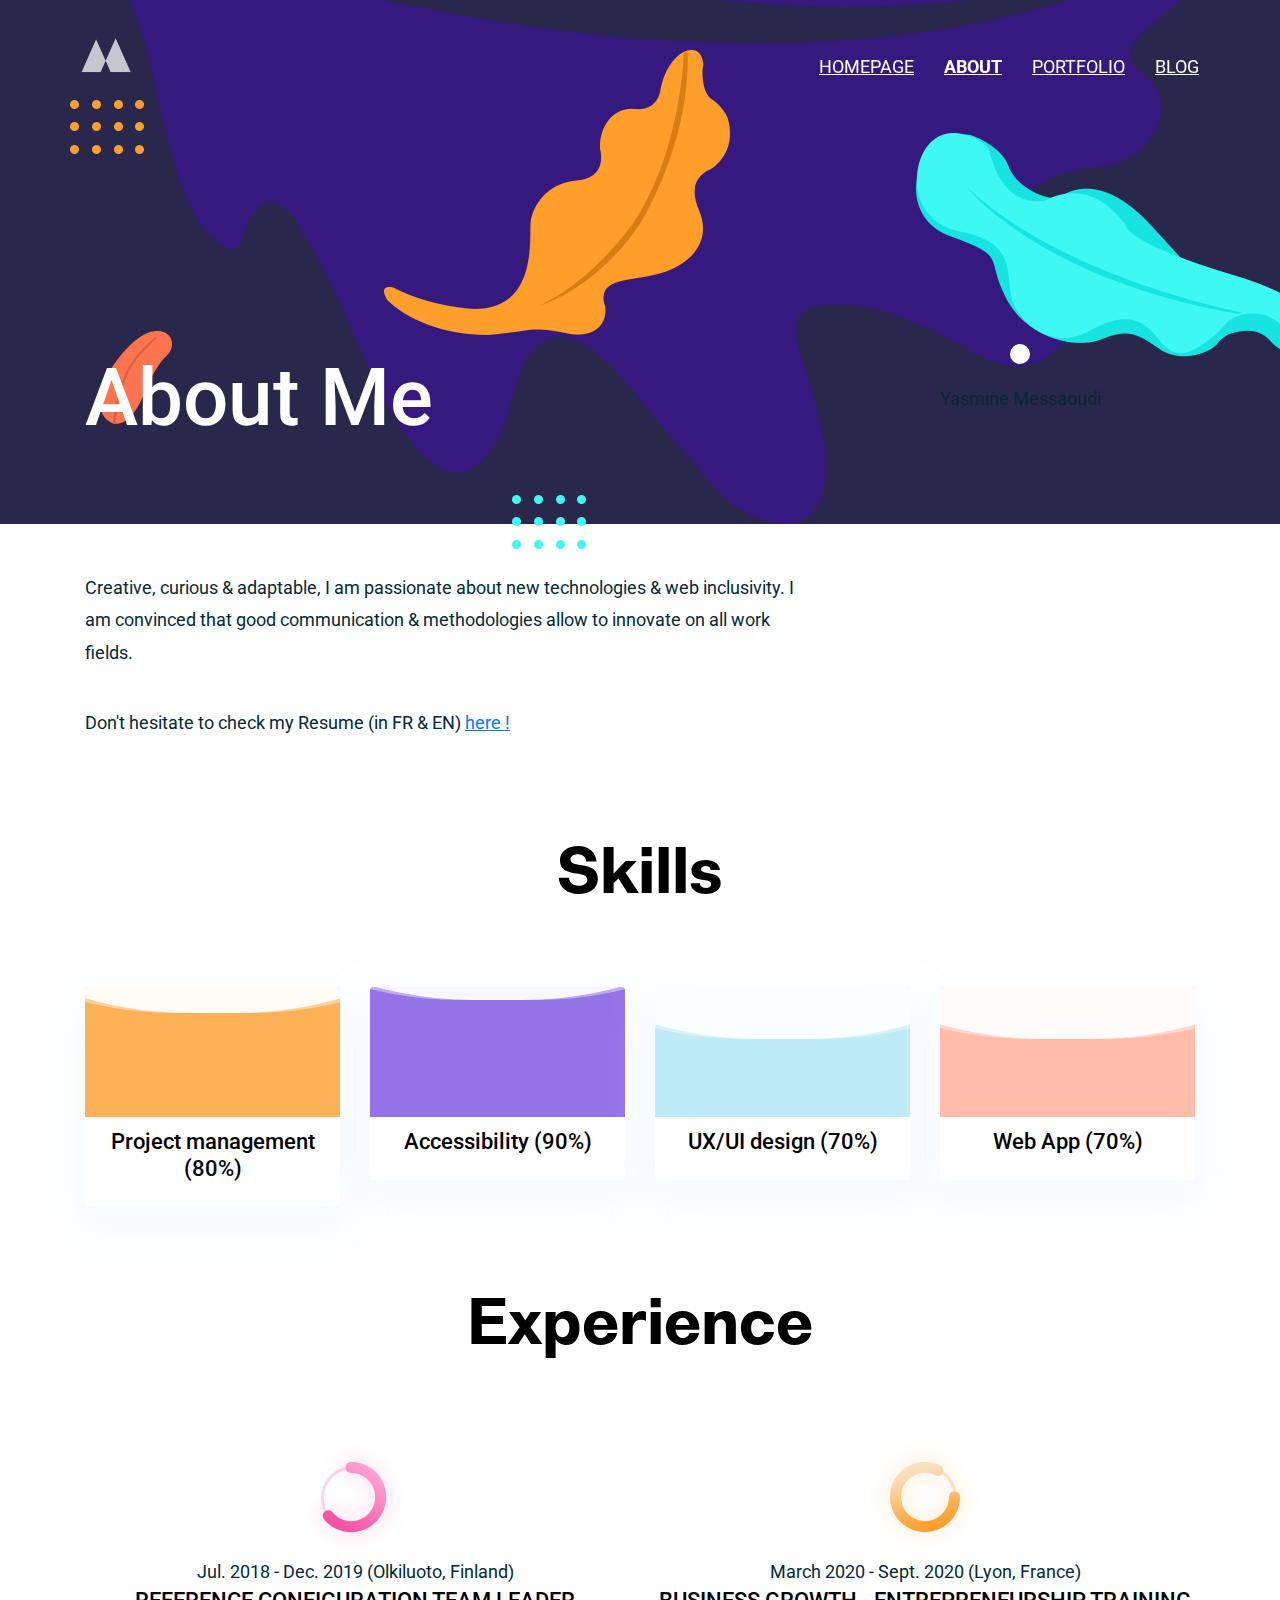
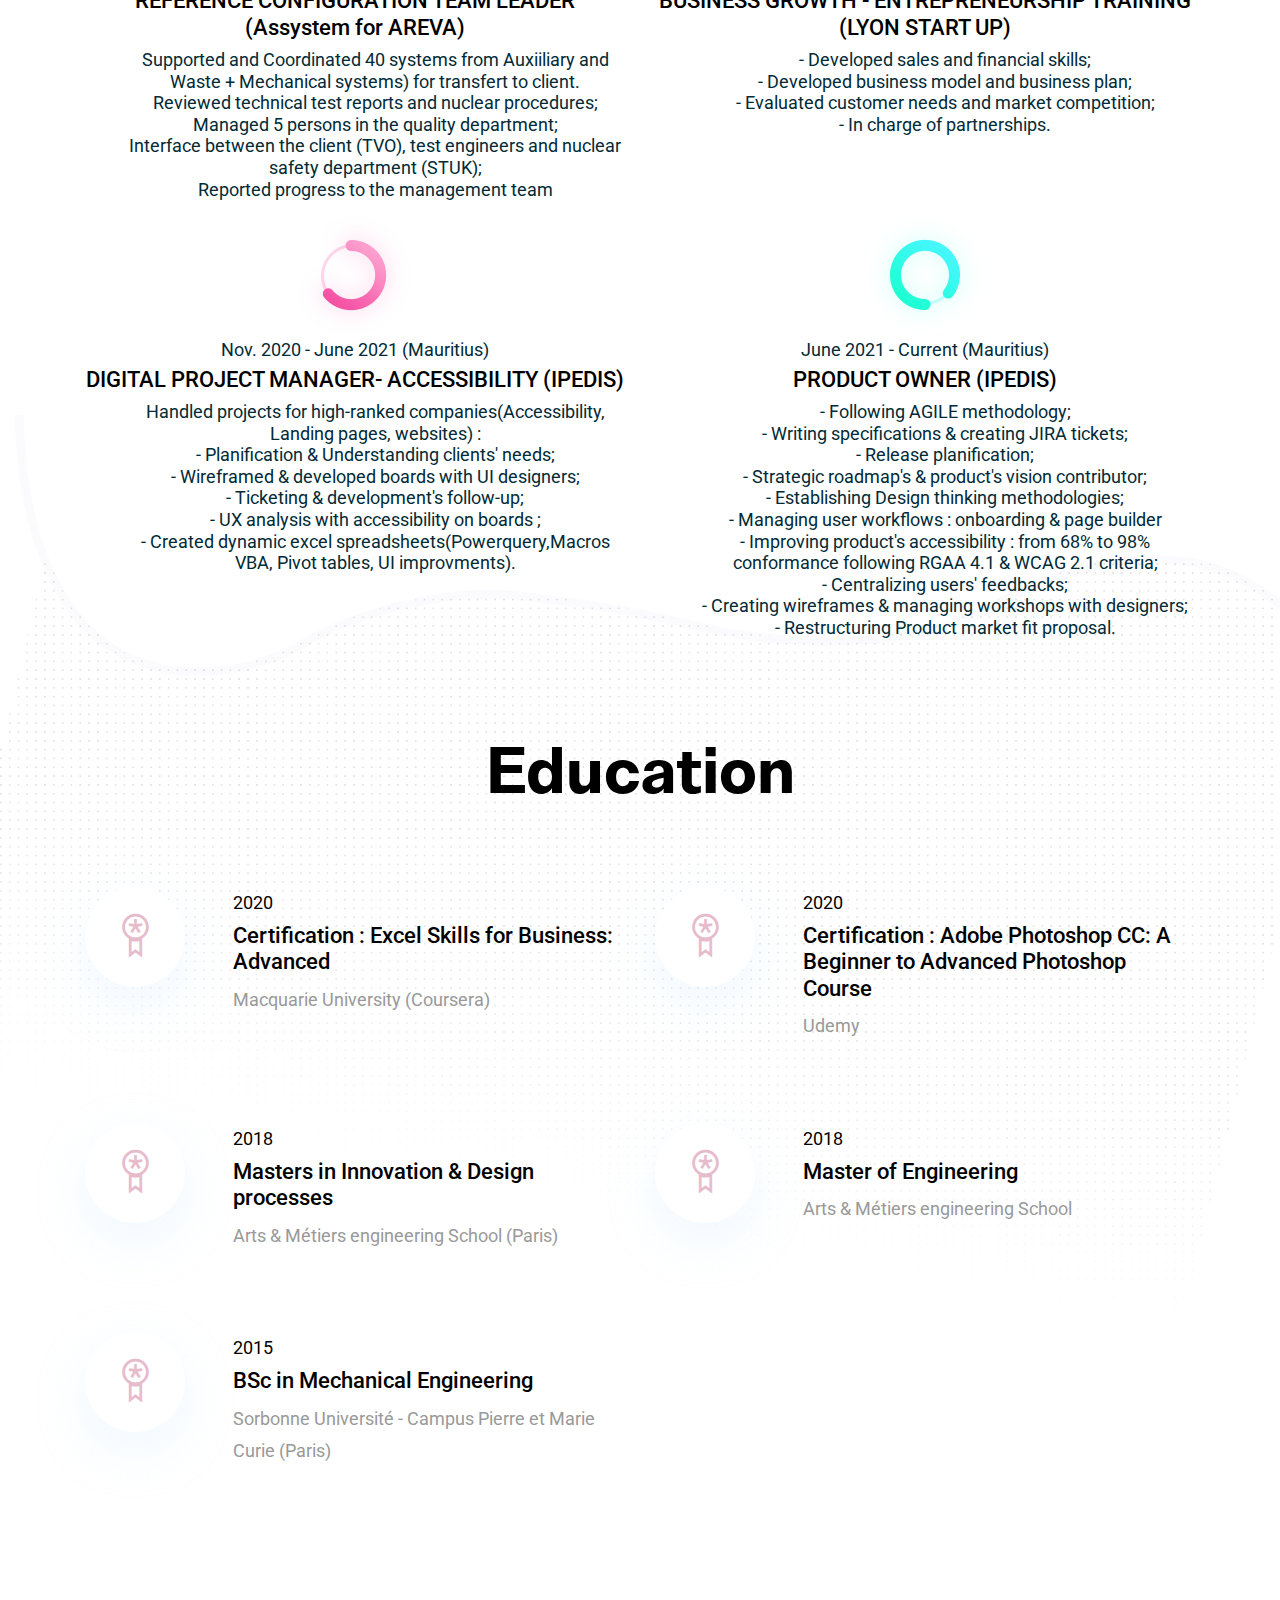
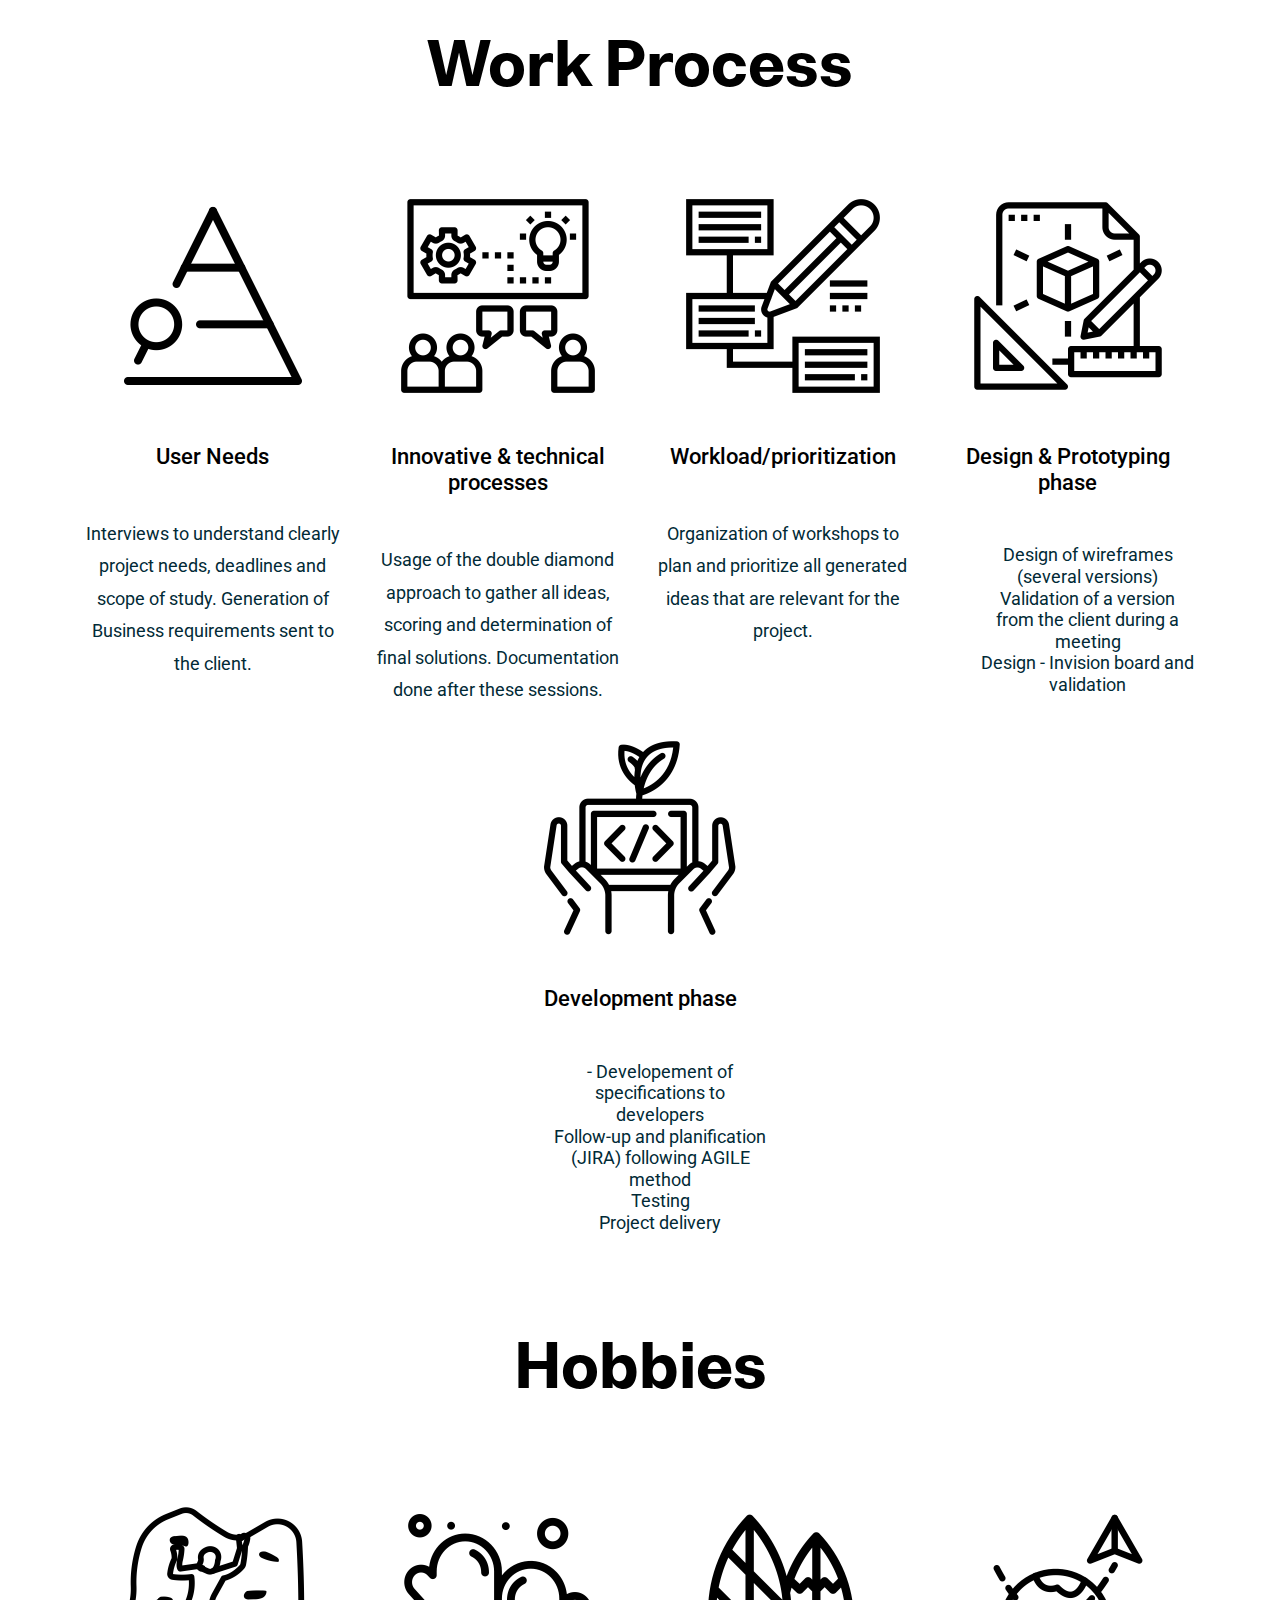
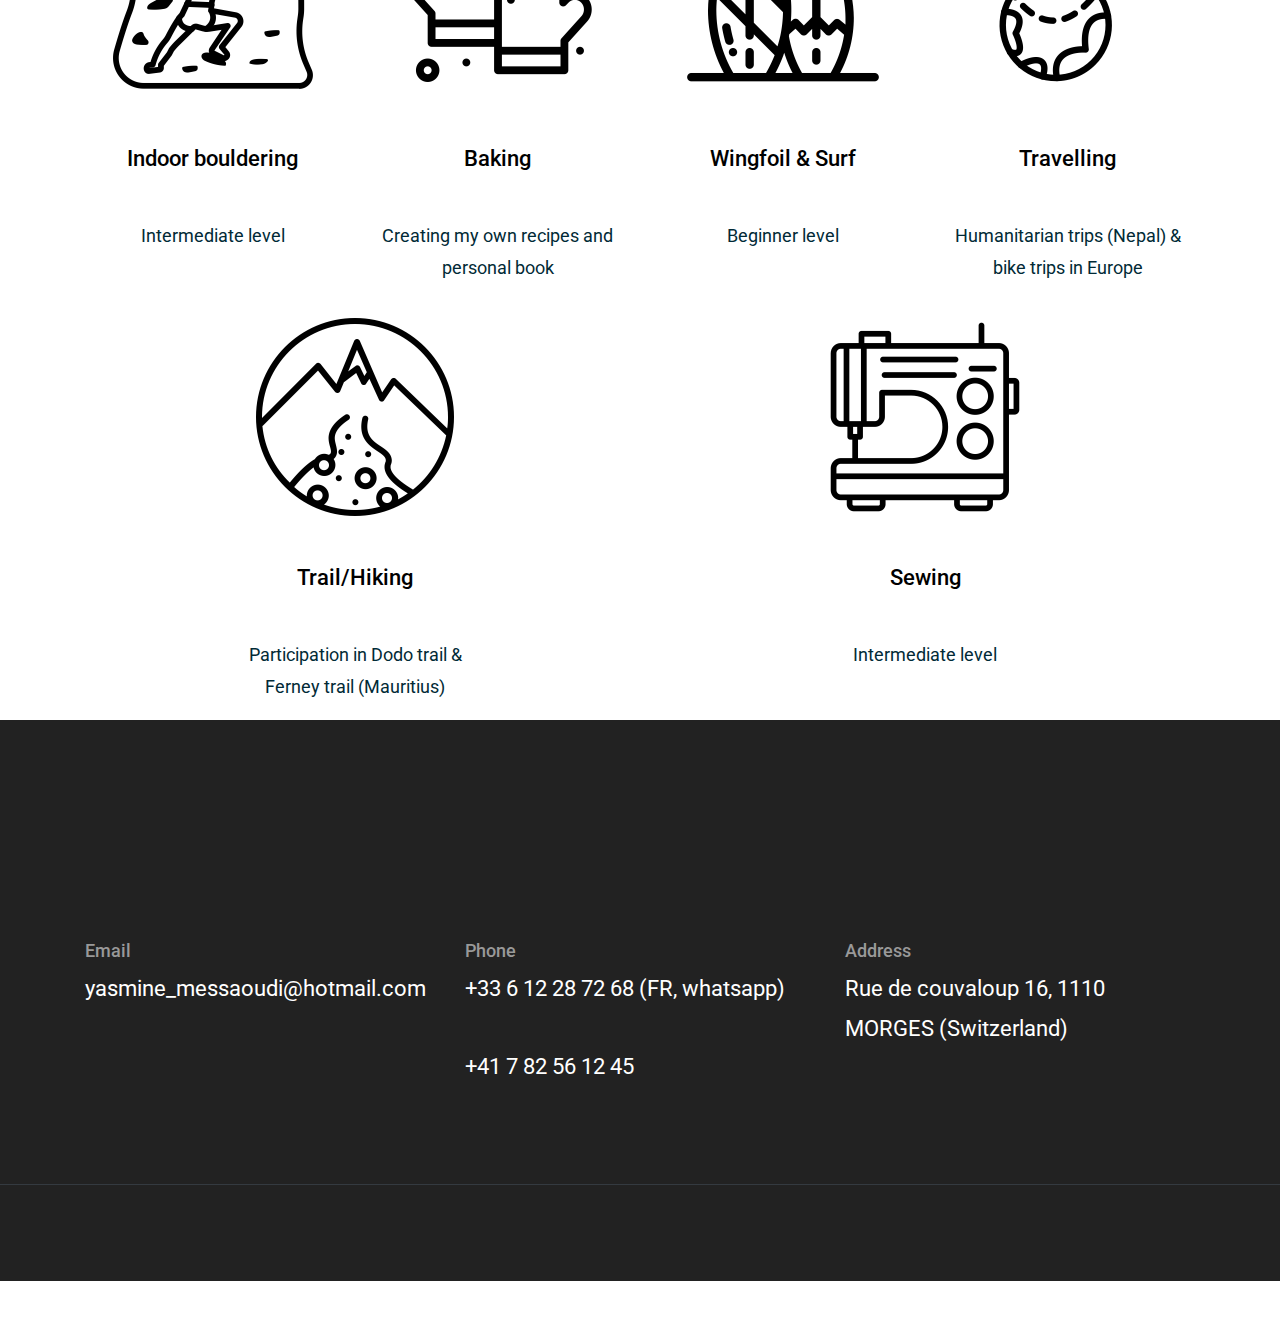
==== commit edb29f04: "changement footer" ====
--- a/about.html
+++ b/about.html
@@ -423,12 +423,11 @@
         <div class="col-md-4">
           <h5 class="text-light">Phone</h5>
           <p class="text-white paragraph-lg font-secondary">+33 6 12 28 72 68 (FR, whatsapp) </p> <br>
-          <p class="text-white paragraph-lg font-secondary">+230 59 48 21 08 (MU) </p> <br>
+          <p class="text-white paragraph-lg font-secondary">+41 7 82 56 12 45 </p> <br>
         </div>
         <div class="col-md-4">
           <h5 class="text-light">Address</h5>
-          <p class="text-white paragraph-lg font-secondary">Flic-en-Flac, Mauritius (until beginning of January 2023)</p>
-          <p class="text-white paragraph-lg font-secondary">27 rue d'Alsace, 92300 Levallois-Perret, France</p>
+          <p class="text-white paragraph-lg font-secondary">Rue de couvaloup 16, 1110 MORGES (Switzerland)
         </div>
       </div>
     </div>
